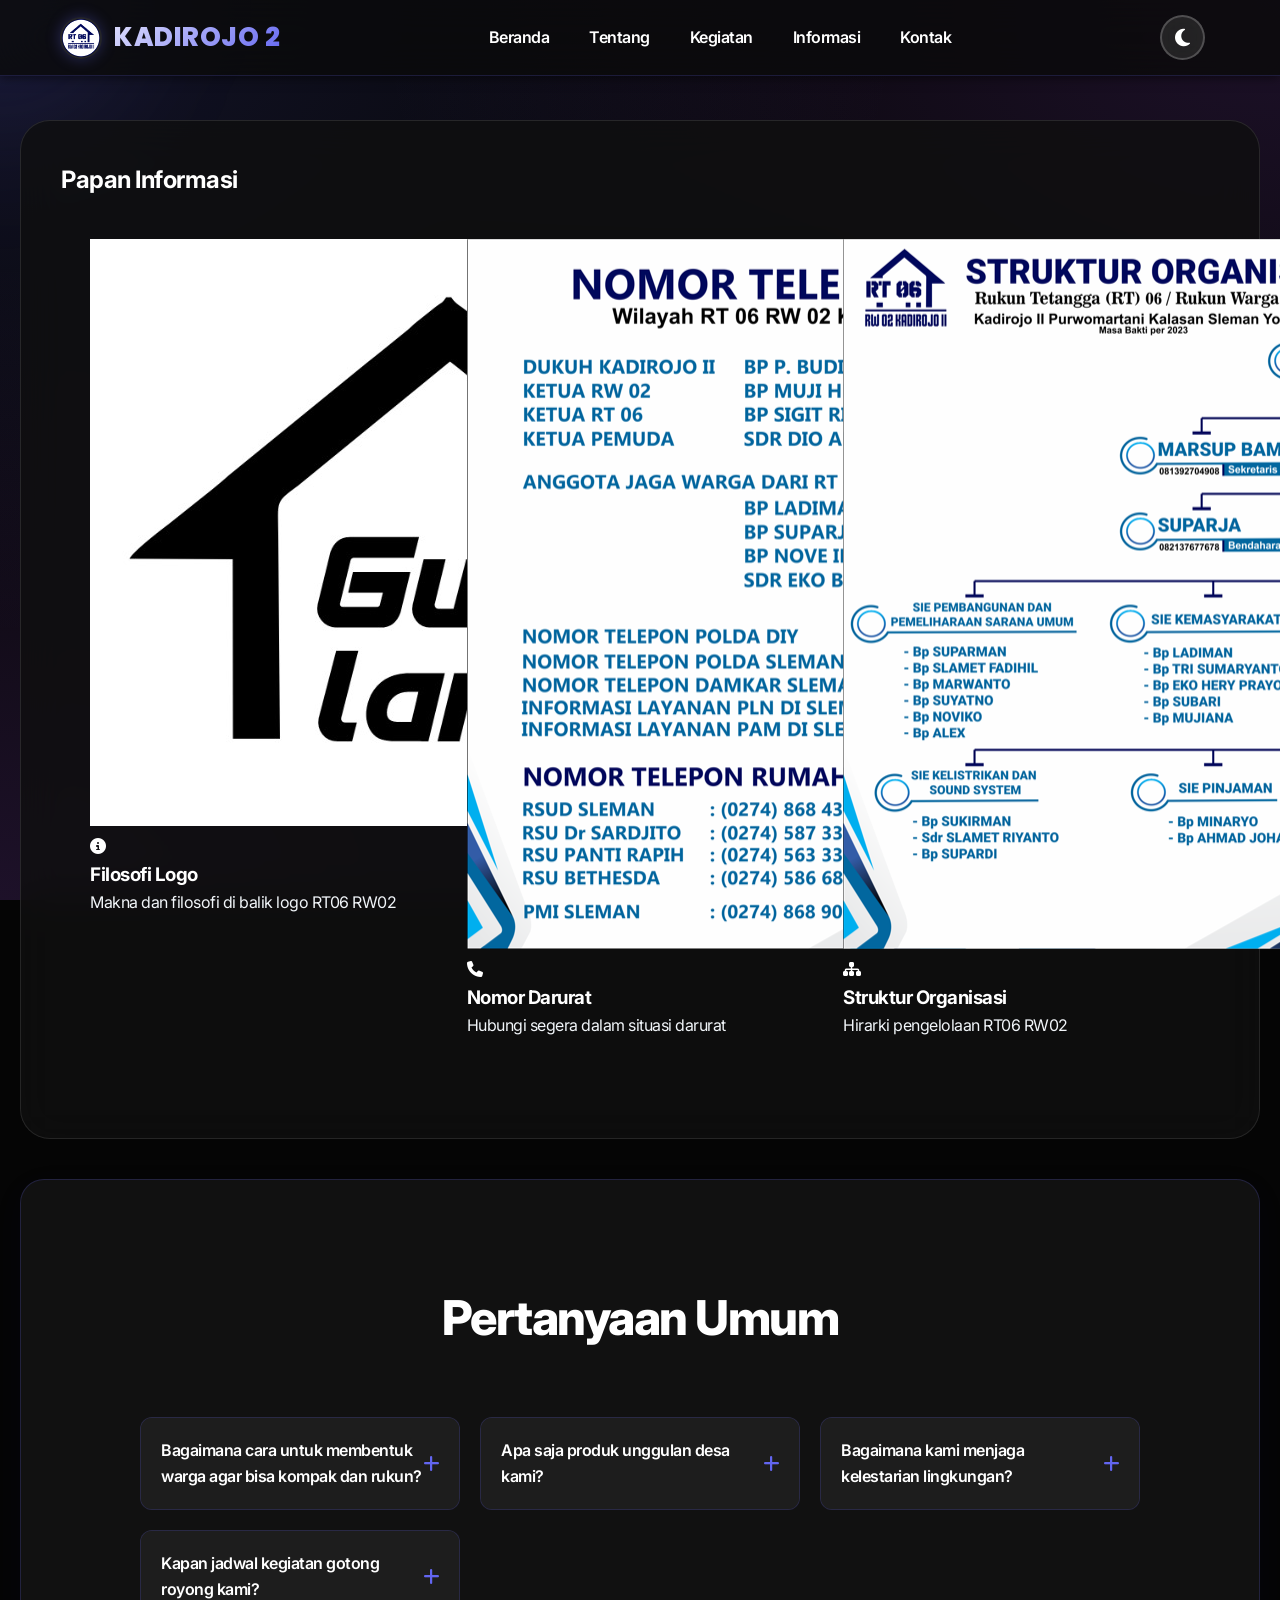
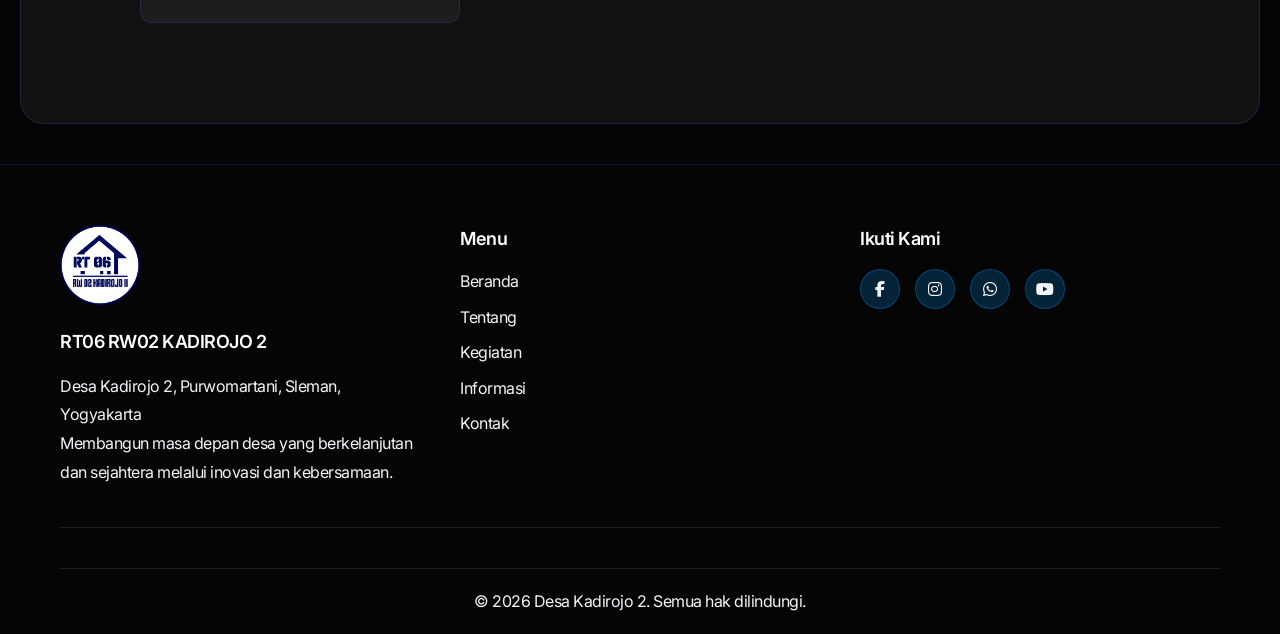
==== informasi/index.html @ d0b2e8ba "new branch" ====
<!DOCTYPE html>
<html lang="id">

<head>
    <meta charset="UTF-8">
    <meta name="viewport" content="width=device-width, initial-scale=1.0">
    <title>Informasi - Desa Kadirojo 2</title>
    <link rel="preconnect" href="https://fonts.googleapis.com">
    <link rel="preconnect" href="https://fonts.gstatic.com" crossorigin>
    <link
        href="https://fonts.googleapis.com/css2?family=Poppins:wght@400;500;600;700;800&family=Inter:wght@400;500;600;700&display=swap"
        rel="stylesheet">
    <link rel="stylesheet" href="https://cdnjs.cloudflare.com/ajax/libs/font-awesome/6.5.0/css/all.min.css">
    <link rel="stylesheet" href="../css/base.css">
    <link rel="stylesheet" href="../css/animations.css">
    <link rel="stylesheet" href="../css/components.css">
    <link rel="stylesheet" href="../css/sections.css">
    <link rel="stylesheet" href="../css/weather.css">
    <link rel="stylesheet" href="../css/responsive.css">
    <link rel="stylesheet" href="../css/theme.css">
</head>

<body>
    <!-- Preloader -->
    <div id="preloader">
        <div class="loader-content">
            <img src="../images/pp-rt-6.png" alt="Loading..." class="loader-logo">
            <div class="loader-bar"></div>
        </div>
    </div>

    <!-- Cursor Blob -->
    <div id="cursor-blob"></div>

    <!-- Scroll Progress Bar -->
    <div id="scroll-progress"></div>

    <!-- Navigation -->
    <nav class="navbar">
        <div class="nav-container">
            <div class="nav-logo">
                <img src="../images/pp-rt-6.png" alt="Logo RT06 RW02 KADIROJO 2" class="logo-img">
                <span>KADIROJO 2</span>
            </div>
            <ul class="nav-menu">
                <li><a href="../index.html" class="nav-link">Beranda</a></li>
                <li><a href="../tentang/index.html" class="nav-link">Tentang</a></li>
                <li><a href="../kegiatan/index.html" class="nav-link">Kegiatan</a></li>
                <li><a href="index.html" class="nav-link active">Informasi</a></li>
                <li><a href="../kontak/index.html" class="nav-link">Kontak</a></li>
            </ul>
            <button id="theme-toggle" class="theme-toggle" aria-label="Toggle Dark/Light Mode">
                <i class="fas fa-moon"></i>
            </button>
            <div class="hamburger">
                <span></span>
                <span></span>
                <span></span>
            </div>
        </div>
    </nav>

    <!-- Spacer for Fixed Navbar -->
    <div style="height: 80px;"></div>

    <!-- Information Board Section -->
    <section class="info-board-section" style="padding-top: 40px;">
        <div class="container">
            <h2>Papan Informasi</h2>
            <div class="info-board-grid">
                <div class="info-card" onclick="openInfoModal(this)" data-title="Filosofi Logo RT06 RW02 KADIROJO 2"
                    data-desc="<strong>Filosofi Logo RT06 RW02 KADIROJO 2</strong><br><br>Logo RT06 RW02 KADIROJO 2 menampilkan bentuk atap rumah yang melambangkan RT06 RW02 KADIROJO 2 sebagai rumah besar bagi seluruh warga. Atap tersebut menjadi simbol perlindungan, kebersamaan, dan rasa aman, di mana setiap warga RT06 RW02 KADIROJO 2 hidup berdampingan dalam suasana kekeluargaan.<br><br>Tulisan <strong>“Guyub”</strong> mencerminkan semangat kebersamaan dan gotong royong warga RT06 RW02 KADIROJO 2. Setiap kegiatan sosial, kerja bakti, maupun perayaan dilakukan dengan rasa saling peduli dan kebersamaan yang kuat.<br><br>Makna <strong>“Rembug”</strong> menggambarkan budaya musyawarah yang dijunjung tinggi di RT06 RW02 KADIROJO 2. Setiap keputusan diambil melalui diskusi bersama, mengedepankan keterbukaan, kebijaksanaan, serta menghargai pendapat seluruh warga.<br><br>Sementara itu, kata <strong>“Rukun”</strong> menjadi landasan utama kehidupan bertetangga di RT06 RW02 KADIROJO 2, yang mencerminkan keharmonisan, toleransi, dan saling menghormati antarwarga tanpa memandang perbedaan.<br><br>Secara keseluruhan, logo RT06 RW02 KADIROJO 2 merepresentasikan lingkungan yang guyub dalam kebersamaan, kuat dalam musyawarah, dan kokoh dalam kerukunan, sebagai wujud komitmen bersama untuk menciptakan RT06 RW02 KADIROJO 2 yang aman, nyaman, dan harmonis">
                    <div class="info-card-image">
                        <img src="../images/logo filsop.jpeg" alt="Filosofi Logo RT06 RW02">
                        <div class="info-card-overlay">
                            <i class="fas fa-info-circle"></i>
                        </div>
                    </div>
                    <div class="info-card-content">
                        <h3>Filosofi Logo</h3>
                        <p>Makna dan filosofi di balik logo RT06 RW02</p>
                    </div>
                </div>
                <div class="info-card" onclick="openInfoModal(this)" data-title="Nomor Darurat"
                    data-desc="Daftar nomor telepon penting untuk situasi darurat di lingkungan RT06 RW02. Simpan nomor ini untuk keamanan bersama.">
                    <div class="info-card-image">
                        <img src="../images/no-darurat-rt-2025.png" alt="Nomor Darurat RT06 RW02">
                        <div class="info-card-overlay">
                            <i class="fas fa-phone"></i>
                        </div>
                    </div>
                    <div class="info-card-content">
                        <h3>Nomor Darurat</h3>
                        <p>Hubungi segera dalam situasi darurat</p>
                    </div>
                </div>
                <div class="info-card" onclick="openInfoModal(this)" data-title="Struktur Organisasi"
                    data-desc="Bagan struktur organisasi pengurus RT06 RW02 Periode 2025-2027. Kenali pengurus lingkungan Anda.">
                    <div class="info-card-image">
                        <img src="../images/struktur-rt-06.png" alt="Struktur Organisasi RT06 RW02">
                        <div class="info-card-overlay">
                            <i class="fas fa-sitemap"></i>
                        </div>
                    </div>
                    <div class="info-card-content">
                        <h3>Struktur Organisasi</h3>
                        <p>Hirarki pengelolaan RT06 RW02</p>
                    </div>
                </div>
            </div>
        </div>
    </section>

    <!-- FAQ Section -->
    <section class="faq-section">
        <div class="container">
            <h2>Pertanyaan Umum</h2>
            <div class="faq-grid">
                <div class="faq-item">
                    <div class="faq-question" onclick="toggleAnswer(this)">
                        <h3>Bagaimana cara untuk membentuk warga agar bisa kompak dan rukun?</h3>
                        <i class="fas fa-plus"></i>
                    </div>
                    <div class="faq-answer">
                        <p>Anda dapat menghubungi kantor desa kami atau mengisi formulir pendaftaran di halaman kontak.
                            Tim kami akan membantu proses pendaftaran dan memberikan pelatihan yang diperlukan.</p>
                    </div>
                </div>
                <div class="faq-item">
                    <div class="faq-question" onclick="toggleAnswer(this)">
                        <h3>Apa saja produk unggulan desa kami?</h3>
                        <i class="fas fa-plus"></i>
                    </div>
                    <div class="faq-answer">
                        <p>Produk unggulan kami meliputi hasil pertanian organik, kerajinan tangan lokal, dan produk
                            olahan pangan tradisional yang berkualitas tinggi.</p>
                    </div>
                </div>
                <div class="faq-item">
                    <div class="faq-question" onclick="toggleAnswer(this)">
                        <h3>Bagaimana kami menjaga kelestarian lingkungan?</h3>
                        <i class="fas fa-plus"></i>
                    </div>
                    <div class="faq-answer">
                        <p>Kami menerapkan praktik pertanian berkelanjutan, program penanaman pohon, dan manajemen
                            limbah yang baik untuk menjaga ekosistem desa.</p>
                    </div>
                </div>
                <div class="faq-item">
                    <div class="faq-question" onclick="toggleAnswer(this)">
                        <h3>Kapan jadwal kegiatan gotong royong kami?</h3>
                        <i class="fas fa-plus"></i>
                    </div>
                    <div class="faq-answer">
                        <p>Kegiatan gotong royong dilaksanakan setiap bulan atau sesuai dengan kebutuhan. Informasi
                            jadwal dapat dilihat di papan pengumuman desa atau hubungi RT setempat.</p>
                    </div>
                </div>
            </div>
        </div>
    </section>

    <!-- Info Modal -->
    <div id="info-modal" class="info-modal" onclick="closeInfoModal(event)">
        <div class="info-modal-content" onclick="event.stopPropagation()">
            <span class="info-modal-close" onclick="closeInfoModal()">&times;</span>
            <div class="info-modal-body">
                <div class="info-modal-image-wrapper">
                    <img id="info-modal-image"
                        src="[data-uri]" alt="Info">
                </div>
                <div class="info-modal-details">
                    <h3 id="info-modal-title">Title</h3>
                    <p id="info-modal-desc">Description</p>
                </div>
            </div>
        </div>
    </div>


    <!-- Footer -->
    <footer class="footer">
        <div class="container">
            <div class="footer-content">
                <div class="footer-section">
                    <div class="footer-logo">
                        <img src="../images/pp-rt-6.png" alt="Logo RT06 RW02 KADIROJO 2" class="footer-logo-img">
                    </div>
                    <h3>RT06 RW02 KADIROJO 2</h3>
                    <p>Desa Kadirojo 2, Purwomartani, Sleman, Yogyakarta</p>
                    <p>Membangun masa depan desa yang berkelanjutan dan sejahtera melalui inovasi dan kebersamaan.</p>
                </div>
                <div class="footer-section">
                    <h3>Menu</h3>
                    <ul>
                        <li><a href="../index.html">Beranda</a></li>
                        <li><a href="../tentang/index.html">Tentang</a></li>
                        <li><a href="../kegiatan/index.html">Kegiatan</a></li>
                        <li><a href="index.html">Informasi</a></li>
                        <li><a href="../kontak/index.html">Kontak</a></li>
                    </ul>
                </div>
                <div class="footer-section">
                    <h3>Ikuti Kami</h3>
                    <div class="social-links">
                        <a href="https://www.facebook.com/share/12AVp2278P/" target="_blank" title="Facebook"><i
                                class="fab fa-facebook-f"></i></a>
                        <a href="https://www.instagram.com/rt06kadirojo2" target="_blank" title="Instagram"><i
                                class="fab fa-instagram"></i></a>
                        <a href="https://wa.me/628991240549" target="_blank" title="WhatsApp"><i
                                class="fab fa-whatsapp"></i></a>
                        <a href="https://youtube.com/@rt06kadirojo2?si=GzK1z-dC5i6Ua769" target="_blank"
                            title="YouTube"><i class="fab fa-youtube"></i></a>
                    </div>
                </div>
            </div>
            <div class="footer-bottom">
                <p>&copy; 2026 Desa Kadirojo 2. Semua hak dilindungi.</p>
            </div>
        </div>
    </footer>

    <script src="../js/script.js"></script>
</body>

</html>
---- css/base.css ----
/* ============ GLOBAL STYLES ============ */
* {
    margin: 0;
    padding: 0;
    box-sizing: border-box;
}

:root {
    /* Primary Colors */
    --primary-color: #6366f1;
    --primary-hover: #4f46e5;
    --primary-light: #818cf8;
    --secondary-color: #a855f7;
    --secondary-hover: #9333ea;
    --accent-pink: #ec4899;

    /* Background Colors */
    --bg-primary: #0a0a0a;
    --bg-secondary: #1a1a1a;
    --bg-tertiary: #141414;
    --bg-card: rgba(20, 20, 20, 0.85);
    --bg-glass: rgba(30, 30, 30, 0.8);

    /* Text Colors */
    --text-primary: #ffffff;
    --text-secondary: #f1f5f9;
    --text-tertiary: #cbd5e1;
    --text-muted: #94a3b8;
    --text-color: #ffffff;

    /* Border & Divider */
    --border-color: rgba(99, 102, 241, 0.2);
    --border-subtle: rgba(255, 255, 255, 0.1);
    --divider: rgba(255, 255, 255, 0.05);

    /* Effects */
    --shadow-sm: 0 2px 8px rgba(0, 0, 0, 0.1);
    --shadow-md: 0 8px 32px rgba(31, 38, 135, 0.07);
    --shadow-lg: 0 20px 60px rgba(0, 0, 0, 0.3);
    --shadow-glow: 0 0 20px rgba(99, 102, 241, 0.3);

    /* Transitions */
    --transition-fast: all 0.2s ease;
    --transition: all 0.3s ease;
    --transition-slow: all 0.5s cubic-bezier(0.34, 1.56, 0.64, 1);

    /* Blur */
    --blur-sm: blur(8px);
    --blur-md: blur(12px);
    --blur-lg: blur(20px);
}

html {
    scroll-behavior: smooth;
}

body {
    font-family: 'Inter', -apple-system, BlinkMacSystemFont, 'Segoe UI', Roboto, 'Helvetica Neue', Arial, sans-serif;
    color: var(--text-color);
    background-color: #050505;
    background-image:
        radial-gradient(at 0% 0%, rgba(99, 102, 241, 0.15) 0px, transparent 50%),
        radial-gradient(at 100% 0%, rgba(168, 85, 247, 0.15) 0px, transparent 50%),
        radial-gradient(at 100% 100%, rgba(99, 102, 241, 0.15) 0px, transparent 50%),
        radial-gradient(at 0% 100%, rgba(168, 85, 247, 0.15) 0px, transparent 50%);
    background-attachment: fixed;
    background-size: 100% 100%;
    line-height: 1.6;
    font-size: 16px;
    font-weight: 400;
    letter-spacing: -0.5px;
    min-height: 100vh;
    position: relative;
    overflow-x: hidden;
    /* perspective: 1000px; REMOVED to fix position: fixed context */
}

/* Ensure content is above the pattern */
body>* {
    position: relative;
    z-index: 1;
}

.container {
    max-width: 1200px;
    margin: 0 auto;
    padding: 0 20px;
}

/* ============ CURSOR BLOB ============ */
#cursor-blob {
    position: fixed;
    width: 400px;
    height: 400px;
    background: radial-gradient(circle, rgba(99, 102, 241, 0.15) 0%, transparent 70%);
    border-radius: 50%;
    pointer-events: none;
    z-index: 0;
    transition: transform 0.1s ease-out;
    filter: blur(50px);
    transform: translate(-50%, -50%);
    display: none;
}

@media (pointer: fine) {
    #cursor-blob {
        display: block;
    }
}

h1,
h2,
h3,
h4,
h5,
h6 {
    color: var(--text-primary);
}

.section-header {
    text-align: center;
    margin-bottom: 50px;
    position: relative;
    z-index: 2;
}

.section-header h2 {
    font-size: 36px;
    margin-bottom: 15px;
    background: linear-gradient(135deg, #fff 0%, var(--primary-color) 100%);
    -webkit-background-clip: text;
    -webkit-text-fill-color: transparent;
    background-clip: text;
}

.section-header p {
    color: var(--text-secondary);
    font-size: 16px;
    max-width: 600px;
    margin: 0 auto;
}

p {
    color: var(--text-secondary);
}

a {
    color: var(--primary-color);
}

a:hover {
    color: var(--primary-light);
}

/* Specific Element Colors */
span,
div,
li {
    color: inherit;
}

.about-item p,
.service-card p,
.faq-answer p,
.contact-form label,
.weather-status,
.detail-label {
    color: var(--text-secondary);
}

.about-item h3,
.service-card h3,
.faq-question,
.form-header h3 {
    color: var(--text-primary);
}

/* Button text */
button,
.btn {
    color: #ffffff;
}

/* Input and textarea */
input,
textarea {
    color: var(--text-primary);
    background: var(--bg-glass);
    border: 1px solid var(--border-color);
}

input::placeholder,
textarea::placeholder {
    color: #9ca3af;
}

/* Glassmorphism Classes */
.glass-panel {
    background: rgba(20, 20, 20, 0.85);
    backdrop-filter: blur(12px);
    -webkit-backdrop-filter: blur(12px);
    border: 1px solid rgba(99, 102, 241, 0.2);
    border-radius: 20px;
    box-shadow: 0 8px 32px 0 rgba(31, 38, 135, 0.07);
}

.container {
    max-width: 1200px;
    margin: 0 auto;
    padding: 0 20px;
}
---- css/animations.css ----
/* ============ MODERN ANIMATIONS ============ */

/* Fade In Up */
@keyframes fadeInUp {
    from {
        opacity: 0;
        transform: translateY(30px);
    }

    to {
        opacity: 1;
        transform: translateY(0);
    }
}

/* Scale In */
@keyframes scaleIn {
    from {
        opacity: 0;
        transform: scale(0.9);
    }

    to {
        opacity: 1;
        transform: scale(1);
    }
}

/* Shimmer Effect */
@keyframes shimmer {
    0% {
        transform: translateX(-100%);
    }

    100% {
        transform: translateX(100%);
    }
}

/* Blob Animation */
@keyframes blob {

    0%,
    100% {
        transform: translate(0px, 0px) scale(1);
    }

    33% {
        transform: translate(50px, -50px) scale(1.2);
    }

    66% {
        transform: translate(-40px, 40px) scale(0.8);
    }
}

/* Float Animation */
@keyframes float {

    0%,
    100% {
        transform: translateY(0px);
    }

    50% {
        transform: translateY(-20px);
    }
}

/* Pulse Glow */
@keyframes pulseGlow {

    0%,
    100% {
        box-shadow: 0 0 20px rgba(99, 102, 241, 0.3);
    }

    50% {
        box-shadow: 0 0 40px rgba(99, 102, 241, 0.6);
    }
}

/* Ripple Effect */
@keyframes ripple {
    to {
        transform: scale(4);
        opacity: 0;
    }
}

/* Gradient Animation */
@keyframes gradientShift {
    0% {
        background-position: 0% 50%;
    }

    50% {
        background-position: 100% 50%;
    }

    100% {
        background-position: 0% 50%;
    }
}

/* Slide In from Left */
@keyframes slideInLeft {
    from {
        opacity: 0;
        transform: translateX(-50px);
    }

    to {
        opacity: 1;
        transform: translateX(0);
    }
}

/* Slide In from Right */
@keyframes slideInRight {
    from {
        opacity: 0;
        transform: translateX(50px);
    }

    to {
        opacity: 1;
        transform: translateX(0);
    }
}

/* Rotate In */
@keyframes rotateIn {
    from {
        opacity: 0;
        transform: rotate(-10deg) scale(0.9);
    }

    to {
        opacity: 1;
        transform: rotate(0deg) scale(1);
    }
}

/* ============ UTILITY ANIMATION CLASSES ============ */

.animate-fade-in-up {
    animation: fadeInUp 0.6s ease-out forwards;
}

.animate-scale-in {
    animation: scaleIn 0.5s ease-out forwards;
}

.animate-float {
    animation: float 3s ease-in-out infinite;
}

.animate-pulse-glow {
    animation: pulseGlow 2s ease-in-out infinite;
}

.animate-gradient {
    background-size: 200% 200%;
    animation: gradientShift 3s ease infinite;
}

/* Stagger Delays */
.delay-100 {
    animation-delay: 0.1s;
}

.delay-200 {
    animation-delay: 0.2s;
}

.delay-300 {
    animation-delay: 0.3s;
}

.delay-400 {
    animation-delay: 0.4s;
}

.delay-500 {
    animation-delay: 0.5s;
}

/* ============ HOVER EFFECTS ============ */

.hover-lift {
    transition: transform 0.3s cubic-bezier(0.34, 1.56, 0.64, 1);
}

.hover-lift:hover {
    transform: translateY(-8px);
}

.hover-scale {
    transition: transform 0.3s cubic-bezier(0.34, 1.56, 0.64, 1);
}

.hover-scale:hover {
    transform: scale(1.05);
}

.hover-glow {
    transition: all 0.3s ease;
}

.hover-glow:hover {
    box-shadow: 0 0 30px rgba(99, 102, 241, 0.5);
}

/* ============ SCROLL REVEAL ============ */

.reveal {
    opacity: 0;
    transform: translateY(30px);
    transition: all 0.6s ease-out;
}

.reveal.active {
    opacity: 1;
    transform: translateY(0);
}

.reveal-left {
    opacity: 0;
    transform: translateX(-50px);
    transition: all 0.6s ease-out;
}

.reveal-left.active {
    opacity: 1;
    transform: translateX(0);
}

.reveal-right {
    opacity: 0;
    transform: translateX(50px);
    transition: all 0.6s ease-out;
}

.reveal-right.active {
    opacity: 1;
    transform: translateX(0);
}
---- css/components.css ----
/* ============ NAVIGATION ============ */
.navbar {
    position: fixed;
    top: 0;
    width: 100%;
    background: rgba(10, 10, 10, 0.8);
    backdrop-filter: blur(30px);
    padding: 15px 0;
    z-index: 1000;
    box-shadow: 0 2px 10px rgba(0, 0, 0, 0.5);
    border-bottom: 1px solid rgba(99, 102, 241, 0.2);
    transition: all 0.4s cubic-bezier(0.4, 0, 0.2, 1);
}

.navbar.scrolled {
    background: rgba(10, 10, 10, 0.95);
    padding: 10px 0;
    backdrop-filter: blur(40px);
    box-shadow: 0 10px 30px rgba(0, 0, 0, 0.5);
}

.navbar:hover {
    background: rgba(10, 10, 10, 0.9);
}

.nav-container {
    max-width: 1200px;
    margin: 0 auto;
    padding: 0 20px;
    display: flex;
    justify-content: space-between;
    align-items: center;
}

.nav-logo {
    font-size: 26px;
    font-weight: 800;
    background: linear-gradient(135deg, #fff 0%, var(--primary-color) 100%);
    -webkit-background-clip: text;
    -webkit-text-fill-color: transparent;
    background-clip: text;
    cursor: pointer;
    display: flex;
    align-items: center;
    gap: 12px;
    letter-spacing: 0.5px;
    font-family: 'Poppins', sans-serif;
    transition: all 0.4s cubic-bezier(0.175, 0.885, 0.32, 1.275);
}

.nav-logo:hover {
    transform: scale(1.05);
    letter-spacing: 1px;
}

.logo-img {
    height: 42px;
    width: 42px;
    border-radius: 50%;
    object-fit: cover;
    border: 2px solid rgba(255, 255, 255, 0.1);
    box-shadow: 0 0 15px rgba(99, 102, 241, 0.3);
}

.nav-menu {
    display: flex;
    list-style: none;
    gap: 40px;
}

.nav-link {
    color: var(--text-color);
    text-decoration: none;
    font-weight: 600;
    position: relative;
    transition: all 0.3s ease;
}

.nav-link::after {
    content: '';
    position: absolute;
    bottom: -5px;
    left: 0;
    width: 0;
    height: 3px;
    background: linear-gradient(90deg, var(--primary-color), var(--secondary-color));
    transition: width 0.3s ease;
}

.nav-link:hover::after {
    width: 100%;
}

.hamburger {
    display: none;
    flex-direction: column;
    cursor: pointer;
}

.hamburger span {
    width: 25px;
    height: 3px;
    background: var(--text-color);
    margin: 5px 0;
    transition: all 0.4s cubic-bezier(0.4, 0, 0.2, 1);
    border-radius: 2px;
}

.hamburger.active span:nth-child(1) {
    transform: translateY(8px) rotate(45deg);
}

.hamburger.active span:nth-child(2) {
    opacity: 0;
    transform: translateX(-20px);
}

.hamburger.active span:nth-child(3) {
    transform: translateY(-8px) rotate(-45deg);
}

/* ============ BUTTONS ============ */
.btn {
    padding: 14px 32px;
    border: none;
    border-radius: 50px;
    font-size: 16px;
    font-weight: 600;
    cursor: pointer;
    transition: var(--transition-slow);
    text-decoration: none;
    display: inline-flex;
    align-items: center;
    gap: 8px;
    position: relative;
    overflow: hidden;
    isolation: isolate;
}

.btn::before {
    content: '';
    position: absolute;
    inset: 0;
    background: linear-gradient(90deg, transparent, rgba(255, 255, 255, 0.2), transparent);
    transform: translateX(-100%);
    transition: transform 0.6s ease;
    z-index: -1;
}

.btn:hover::before {
    transform: translateX(100%);
}

.btn-primary {
    background: linear-gradient(135deg, var(--primary-color) 0%, var(--primary-hover) 100%) !important;
    color: #ffffff !important;
    box-shadow: 0 4px 15px rgba(99, 102, 241, 0.4);
    border: none;
}

.btn-primary:hover {
    transform: translateY(-3px) scale(1.02);
    box-shadow: 0 8px 30px rgba(99, 102, 241, 0.6);
}

.btn-primary:active {
    transform: translateY(-1px) scale(0.98);
}

.btn-secondary {
    background: rgba(255, 255, 255, 0.05) !important;
    color: #ffffff !important;
    border: 2px solid rgba(255, 255, 255, 0.2);
    backdrop-filter: var(--blur-sm);
}

.btn-secondary:hover {
    background: rgba(255, 255, 255, 0.1) !important;
    border-color: var(--primary-color);
    transform: translateY(-3px) scale(1.02);
    box-shadow: 0 8px 25px rgba(255, 255, 255, 0.1);
}

.btn-secondary:active {
    transform: translateY(-1px) scale(0.98);
}

/* Ripple Effect Container */
.btn-ripple {
    position: relative;
    overflow: hidden;
}

.ripple-effect {
    position: absolute;
    border-radius: 50%;
    background: rgba(255, 255, 255, 0.5);
    transform: scale(0);
    animation: ripple 0.6s linear;
    pointer-events: none;
}

/* ============ PRELOADER ============ */
#preloader {
    position: fixed;
    top: 0;
    left: 0;
    width: 100%;
    height: 100%;
    background: #050505;
    display: flex;
    justify-content: center;
    align-items: center;
    z-index: 9999;
    transition: opacity 0.6s ease, visibility 0.6s;
}

#preloader.fade-out {
    opacity: 0;
    visibility: hidden;
}

.loader-content {
    text-align: center;
}

.loader-logo {
    width: 100px;
    height: 100px;
    margin-bottom: 20px;
    animation: pulseLoader 2s infinite ease-in-out;
}

.loader-bar {
    width: 200px;
    height: 4px;
    background: rgba(255, 255, 255, 0.1);
    border-radius: 10px;
    overflow: hidden;
    position: relative;
}

.loader-bar::after {
    content: '';
    position: absolute;
    top: 0;
    left: -100%;
    width: 100%;
    height: 100%;
    background: linear-gradient(90deg, transparent, var(--primary-color), transparent);
    animation: loading 1.5s infinite linear;
}

@keyframes pulseLoader {

    0%,
    100% {
        transform: scale(1);
        opacity: 0.8;
    }

    50% {
        transform: scale(1.1);
        opacity: 1;
    }
}

@keyframes loading {
    to {
        left: 100%;
    }
}

/* ============ SCROLL PROGRESS ============ */
#scroll-progress {
    position: fixed;
    top: 0;
    left: 0;
    width: 0%;
    height: 3px;
    background: linear-gradient(90deg, var(--primary-color), var(--secondary-color));
    z-index: 10001;
    transition: width 0.1s ease;
}

/* ============ SUCCESS MODAL ============ */
.success-modal-content {
    max-width: 500px !important;
}

.modal-success-body {
    padding: 60px 40px;
    text-align: center;
    background: var(--bg-secondary);
    border-radius: 30px;
}

.success-icon-wrapper {
    width: 100px;
    height: 100px;
    background: rgba(37, 211, 102, 0.1);
    border-radius: 50%;
    display: flex;
    align-items: center;
    justify-content: center;
    margin: 0 auto 30px;
    color: #25D366;
    font-size: 60px;
    animation: scaleInSuccess 0.5s cubic-bezier(0.34, 1.56, 0.64, 1);
}

@keyframes scaleInSuccess {
    from {
        transform: scale(0);
        opacity: 0;
    }

    to {
        transform: scale(1);
        opacity: 1;
    }
}

.modal-success-body h2 {
    font-size: 32px;
    margin-bottom: 15px;
    color: var(--text-primary);
}

.modal-success-body p {
    color: var(--text-secondary);
    line-height: 1.7;
    margin-bottom: 35px;
}

.modal-success-body .btn {
    width: 100%;
}
---- css/sections.css ----
/* ============ HERO SECTION ============ */
.hero {
    margin-top: 60px;
    padding: 140px 20px 120px;
    background: transparent;
    color: white;
    text-align: center;
    position: relative;
    overflow: hidden;
    min-height: 85vh;
    display: flex;
    align-items: center;
    justify-content: center;
}

.hero::before {
    content: '';
    position: absolute;
    top: 0;
    left: 0;
    right: 0;
    bottom: 0;
    background:
        radial-gradient(circle at 20% 50%, rgba(99, 102, 241, 0.15) 0%, transparent 50%),
        radial-gradient(circle at 80% 50%, rgba(168, 85, 247, 0.15) 0%, transparent 50%);
    animation: gradientShift 8s ease infinite;
    z-index: 0;
}

.hero-overlay {
    position: absolute;
    top: 0;
    left: 0;
    width: 100%;
    height: 100%;
    background: url('data:image/svg+xml,<svg xmlns="http://www.w3.org/2000/svg" viewBox="0 0 1200 600"><defs><pattern id="dots" x="0" y="0" width="40" height="40" patternUnits="userSpaceOnUse"><circle cx="20" cy="20" r="2" fill="rgba(255,255,255,0.1)"/></pattern></defs><rect width="1200" height="600" fill="url(%23dots)"/></svg>');
    opacity: 0.1;
    z-index: 0;
}

.hero-badge {
    display: inline-flex;
    align-items: center;
    gap: 12px;
    background: rgba(255, 255, 255, 0.05);
    color: white;
    padding: 12px 28px;
    border-radius: 50px;
    margin-bottom: 30px;
    font-size: 14px;
    font-weight: 600;
    letter-spacing: 0.5px;
    border: 1px solid rgba(255, 255, 255, 0.1);
    backdrop-filter: blur(15px);
    -webkit-backdrop-filter: blur(15px);
    box-shadow: 0 8px 32px rgba(0, 0, 0, 0.2);
    animation: float 4s ease-in-out infinite;
    transition: all 0.3s ease;
}

.hero-badge:hover {
    background: rgba(255, 255, 255, 0.1);
    border-color: var(--primary-color);
    transform: translateY(-2px);
    box-shadow: 0 12px 40px rgba(99, 102, 241, 0.3);
}

.badge-logo {
    height: 36px;
    width: 36px;
    border-radius: 50%;
    object-fit: contain;
    background: rgba(255, 255, 255, 0.1);
    padding: 4px;
    border: 2px solid rgba(255, 255, 255, 0.3);
}

.badge-text {
    letter-spacing: 1px;
    text-transform: uppercase;
}

@keyframes float {

    0%,
    100% {
        transform: translateY(0px);
    }

    50% {
        transform: translateY(-10px);
    }
}

@keyframes slideIn {
    from {
        opacity: 0;
        transform: translateX(100px);
    }

    to {
        opacity: 1;
        transform: translateX(0);
    }
}

@keyframes slideOut {
    from {
        opacity: 1;
        transform: translateX(0);
    }

    to {
        opacity: 0;
        transform: translateX(100px);
    }
}

.hero-content {
    position: relative;
    z-index: 1;
}

.hero-title {
    font-size: clamp(48px, 8vw, 80px);
    font-weight: 900;
    margin-bottom: 24px;
    line-height: 1.1;
    letter-spacing: -2px;
    animation: fadeInUp 0.8s ease-out;
    font-family: 'Poppins', 'Inter', -apple-system, BlinkMacSystemFont, 'Segoe UI', Roboto, sans-serif;
    background: linear-gradient(135deg, #ffffff 0%, #e0e7ff 100%);
    -webkit-background-clip: text;
    -webkit-text-fill-color: transparent;
    background-clip: text;
    text-shadow: none;
}

.hero-subtitle {
    font-size: clamp(18px, 3vw, 24px);
    margin-bottom: 16px;
    opacity: 0.95;
    animation: fadeInUp 1s ease-out 0.2s both;
    font-weight: 600;
    letter-spacing: 0.3px;
    font-family: 'Poppins', 'Inter', -apple-system, BlinkMacSystemFont, 'Segoe UI', Roboto, sans-serif;
    color: var(--text-secondary);
}

.hero-description {
    font-size: clamp(16px, 2.5vw, 20px);
    margin-bottom: 40px;
    opacity: 0.9;
    max-width: 700px;
    margin-left: auto;
    margin-right: auto;
    font-weight: 400;
    letter-spacing: 0px;
    animation: fadeInUp 1s ease-out 0.4s both;
    font-family: 'Inter', -apple-system, BlinkMacSystemFont, 'Segoe UI', Roboto, sans-serif;
    line-height: 1.7;
    color: var(--text-tertiary);
}

.hero-buttons {
    display: flex;
    gap: 20px;
    justify-content: center;
    margin-bottom: 60px;
    flex-wrap: wrap;
    animation: fadeInUp 1s ease-out 0.6s both;
}

.hero-stats {
    display: grid;
    grid-template-columns: repeat(auto-fit, minmax(200px, 1fr));
    gap: 30px;
    max-width: 800px;
    margin: 0 auto;
}

.stat {
    background: rgba(255, 255, 255, 0.05);
    padding: 40px 30px;
    border-radius: 24px;
    backdrop-filter: blur(15px);
    border: 1.5px solid rgba(255, 255, 255, 0.1);
    transition: all 0.4s cubic-bezier(0.34, 1.56, 0.64, 1);
    cursor: pointer;
    position: relative;
    overflow: hidden;
    box-shadow: 0 8px 32px rgba(0, 0, 0, 0.1);
    text-align: center;
}

.stat::before {
    content: '';
    position: absolute;
    top: 0;
    left: 0;
    right: 0;
    height: 3px;
    background: linear-gradient(90deg, transparent 0%, var(--primary-color) 50%, transparent 100%);
    opacity: 0;
    transition: opacity 0.3s ease;
}

.stat:hover::before {
    opacity: 1;
}

.stat:hover {
    background: rgba(255, 255, 255, 0.08);
    transform: translateY(-10px);
    box-shadow: 0 20px 50px rgba(99, 102, 241, 0.2);
    border-color: rgba(99, 102, 241, 0.4);
}

.stat h3 {
    font-size: 52px;
    font-weight: 900;
    margin: 0 0 15px 0;
    font-family: 'Poppins', sans-serif;
    letter-spacing: -1px;
    line-height: 1;
    background: linear-gradient(135deg, var(--primary-color) 0%, var(--secondary-color) 100%);
    -webkit-background-clip: text;
    -webkit-text-fill-color: transparent;
    background-clip: text;
}

.stat p {
    font-size: 16px;
    opacity: 0.95;
    margin: 0;
    font-weight: 500;
    letter-spacing: 0.3px;
    color: var(--text-secondary);
}

.stat-detail {
    font-size: 12px;
    opacity: 0;
    margin-top: 10px;
    transition: all 0.3s ease;
    max-height: 0;
    overflow: hidden;
}

.stat.active .stat-detail {
    opacity: 1;
    max-height: 50px;
}

/* ============ ABOUT SECTION ============ */
.about {
    padding: 100px 20px;
    margin: 40px 20px;
    background: rgba(20, 20, 20, 0.85);
    backdrop-filter: blur(12px);
    -webkit-backdrop-filter: blur(12px);
    border: 1px solid rgba(99, 102, 241, 0.2);
    border-radius: 24px;
    box-shadow: 0 8px 32px 0 rgba(31, 38, 135, 0.05);
}

.about h2 {
    text-align: center;
    font-size: 48px;
    margin-bottom: 60px;
    position: relative;
    padding-bottom: 30px;
}

.about h2::after {
    content: '';
    position: absolute;
    bottom: 0;
    left: 50%;
    transform: translateX(-50%);
    width: 60px;
    height: 4px;
    background: linear-gradient(90deg, var(--primary-color), var(--secondary-color));
    border-radius: 2px;
}

.about-intro {
    background: rgba(255, 255, 255, 0.03);
    backdrop-filter: blur(10px);
    -webkit-backdrop-filter: blur(10px);
    padding: 40px;
    border-radius: 20px;
    margin-bottom: 50px;
    cursor: pointer;
    transition: all 0.3s ease;
    border: 1px solid rgba(255, 255, 255, 0.1);
}

.about-intro:hover {
    transform: translateY(-5px);
    box-shadow: 0 10px 30px rgba(0, 119, 190, 0.15);
}

.about-intro-content h3 {
    font-size: 28px;
    color: var(--primary-color);
    margin-bottom: 20px;
}

.about-intro-content p {
    font-size: 16px;
    line-height: 1.8;
    color: var(--text-secondary);
    margin-bottom: 15px;
}

.about-expa.btn-text {
    color: #ffffff;
    font-weight: 600;
}

.about-expand-text {
    font-weight: 600;
    color: var(--primary-color);
    margin-top: 20px;
    animation: bounce 1s infinite;
}

@keyframes bounce {

    0%,
    100% {
        transform: translateY(0);
    }

    50% {
        transform: translateY(-5px);
    }
}

.about-expanded {
    background: rgba(10, 10, 10, 0.4);
    backdrop-filter: blur(10px);
    padding: 40px;
    border-radius: 20px;
    margin-bottom: 50px;
    border: 1px solid rgba(255, 255, 255, 0.1);
    animation: slideDown 0.3s ease-out;
}

@keyframes slideDown {
    from {
        opacity: 0;
        transform: translateY(-20px);
        max-height: 0;
    }

    to {
        opacity: 1;
        transform: translateY(0);
        max-height: 2000px;
    }
}

.about-expanded h3 {
    color: var(--primary-color);
    margin-bottom: 20px;
    font-size: 24px;
}

.about-expanded p {
    line-height: 1.8;
    margin-bottom: 20px;
    color: var(--text-color);
}

.about-locations {
    display: grid;
    grid-template-columns: repeat(auto-fit, minmax(250px, 1fr));
    gap: 20px;
    margin: 30px 0;
}

.location-item {
    background: rgba(30, 30, 30, 0.8);
    padding: 25px;
    border-radius: 12px;
    border: 2px solid transparent;
    cursor: pointer;
    transition: all 0.3s ease;
    text-align: center;
}

.location-item:hover,
.location-item.highlight {
    border-color: var(--primary-color);
    background: rgba(99, 102, 241, 0.05);
    transform: translateY(-5px);
    box-shadow: 0 8px 20px rgba(0, 119, 190, 0.15);
}

.location-item i {
    font-size: 36px;
    color: var(--primary-color);
    margin-bottom: 15px;
}

.location-item h4 {
    color: var(--primary-color);
    margin-bottom: 10px;
}

.location-item p {
    color: var(--text-tertiary);
    font-size: 14px;
}

.about-grid {
    display: grid;
    grid-template-columns: repeat(auto-fit, minmax(280px, 1fr));
    gap: 30px;
    margin-top: 40px;
}

.about-item {
    background: rgba(255, 255, 255, 0.05);
    padding: 40px;
    border-radius: 20px;
    text-align: center;
    transition: all 0.4s cubic-bezier(0.34, 1.56, 0.64, 1);
    border: 1px solid rgba(255, 255, 255, 0.1);
    cursor: pointer;
    position: relative;
    overflow: hidden;
    backdrop-filter: blur(10px);
}

.about-item::before {
    content: '';
    position: absolute;
    top: 0;
    left: 0;
    width: 100%;
    height: 4px;
    background: linear-gradient(90deg, var(--primary-color), var(--secondary-color));
    transform: scaleX(0);
    transition: transform 0.3s ease;
    transform-origin: left;
}

.about-item:hover::before {
    transform: scaleX(1);
}

.about-item:hover {
    transform: translateY(-10px);
    border-color: var(--primary-color);
    box-shadow: 0 15px 40px rgba(99, 102, 241, 0.2);
    background: rgba(255, 255, 255, 0.08);
}

.about-item.expanded {
    grid-column: 1 / -1;
    background: rgba(20, 20, 20, 0.9);
    border-color: var(--primary-color);
}

.about-item i {
    font-size: 40px;
    background: linear-gradient(135deg, var(--primary-color) 0%, var(--secondary-color) 100%);
    -webkit-background-clip: text;
    -webkit-text-fill-color: transparent;
    background-clip: text;
    margin-bottom: 20px;
    transition: all 0.4s cubic-bezier(0.34, 1.56, 0.64, 1);
    display: flex;
    align-items: center;
    justify-content: center;
    margin: 0 auto 20px;
    padding: 15px;
    border-radius: 12px;
    background-color: rgba(99, 102, 241, 0.1);
    width: 70px;
    height: 70px;
}

.about-item:hover i {
    transform: translateY(-8px) scale(1.1) rotate(5deg);
    background-color: rgba(99, 102, 241, 0.2);
}

.about-item h3 {
    color: var(--text-primary) !important;
    margin-bottom: 15px;
    font-size: 24px;
}

.about-item p {
    color: var(--text-secondary) !important;
    line-height: 1.7;
}

.services h2,
.stories-section h2,
.weather-section h2,
.faq-section h2,
.map-section h2,
.contact h2 {
    font-size: 48px;
    font-weight: 800;
    margin-bottom: 60px;
    text-align: center;
    letter-spacing: -1.5px;
}

.about-grid {
    display: grid;
    grid-template-columns: repeat(auto-fit, minmax(300px, 1fr));
    gap: 40px;
}

/* Removed redundant about-item block */

/* ============ SERVICES SECTION ============ */
.services {
    padding: 100px 20px;
    margin: 40px 20px;
    background: rgba(20, 20, 20, 0.85);
    backdrop-filter: blur(12px);
    -webkit-backdrop-filter: blur(12px);
    border: 1px solid rgba(99, 102, 241, 0.2);
    border-radius: 24px;
    box-shadow: 0 8px 32px 0 rgba(31, 38, 135, 0.05);
}

.services-grid {
    display: grid;
    grid-template-columns: repeat(auto-fit, minmax(280px, 1fr));
    gap: 40px;
}

.service-card {
    background: rgba(30, 30, 30, 0.8);
    padding: 50px 30px;
    border-radius: 12px;
    text-align: center;
    border: 1px solid var(--border-color);
    transition: all 0.3s cubic-bezier(0.34, 1.56, 0.64, 1);
    position: relative;
    overflow: hidden;
}

.service-card::before {
    content: '';
    position: absolute;
    top: 0;
    left: -100%;
    width: 100%;
    height: 100%;
    background: linear-gradient(90deg, transparent, rgba(0, 119, 190, 0.05), transparent);
    transition: left 0.3s ease;
    z-index: 0;
}

.service-card:hover {
    border-color: var(--primary-color);
    box-shadow: 0 20px 50px rgba(0, 119, 190, 0.2);
    transform: translateY(-8px);
}

.service-card:hover::before {
    left: 100%;
}

.service-icon {
    width: 80px;
    height: 80px;
    background: linear-gradient(135deg, var(--primary-color) 0%, var(--secondary-color) 100%);
    border-radius: 12px;
    display: flex;
    align-items: center;
    justify-content: center;
    margin: 0 auto 20px;
    color: white;
    font-size: 40px;
}

.service-card h3 {
    font-size: 20px;
    font-weight: 600;
    margin-bottom: 15px;
}

.service-card p {
    color: var(--text-tertiary);
    line-height: 1.8;
}

/* ============ FAQ SECTION ============ */
.faq-section {
    padding: 100px 20px;
    margin: 40px 20px;
    background: rgba(20, 20, 20, 0.85);
    backdrop-filter: blur(12px);
    -webkit-backdrop-filter: blur(12px);
    border: 1px solid rgba(99, 102, 241, 0.2);
    border-radius: 24px;
    box-shadow: 0 8px 32px 0 rgba(31, 38, 135, 0.05);
}

.faq-grid {
    display: grid;
    grid-template-columns: repeat(auto-fit, minmax(280px, 1fr));
    gap: 20px;
    max-width: 1000px;
    margin: 0 auto;
}

.faq-item {
    background: rgba(30, 30, 30, 0.8);
    border: 1px solid var(--border-color);
    border-radius: 12px;
    overflow: hidden;
    transition: all 0.3s cubic-bezier(0.34, 1.56, 0.64, 1);
}

.faq-item:hover {
    border-color: var(--primary-color);
    box-shadow: 0 8px 20px rgba(0, 119, 190, 0.1);
}

.faq-question {
    width: 100%;
    padding: 20px;
    background: rgba(30, 30, 30, 0.8);
    border: none;
    cursor: pointer;
    display: flex;
    justify-content: space-between;
    align-items: center;
    transition: all 0.3s ease;
    text-align: left;
}

.faq-question:hover {
    background: rgba(0, 119, 190, 0.03);
}

.faq-question h3 {
    font-size: 16px;
    font-weight: 600;
    margin: 0;
    flex: 1;
}

.faq-question i {
    color: var(--primary-color);
    font-size: 18px;
    transition: var(--transition);
}

.faq-item.active .faq-question i {
    transform: rotate(45deg);
}

.faq-answer {
    max-height: 0;
    overflow: hidden;
    padding: 0 20px;
    transition: var(--transition);
    background: var(--bg-card);
}

.faq-item.active .faq-answer {
    max-height: 200px;
    padding: 20px;
}

.faq-answer p {
    margin: 0;
    color: var(--text-tertiary);
    line-height: 1.8;
}

/* ============ INFO BOARD SECTION ============ */
.info-board-section {
    padding: 100px 20px;
    margin: 40px 20px;
    background: rgba(15, 15, 15, 0.8);
    backdrop-filter: blur(20px);
    border: 1px solid rgba(255, 255, 255, 0.1);
    border-radius: 30px;
}

.info-board-grid {
    display: grid;
    grid-template-columns: repeat(auto-fit, minmax(300px, 1fr));
    gap: 30px;
    max-width: 1100px;
    margin: 40px auto 0;
}

.image-only-card {
    position: relative;
    border-radius: 20px;
    overflow: hidden;
    aspect-ratio: 4/5;
    cursor: pointer;
    transition: all 0.5s cubic-bezier(0.4, 0, 0.2, 1);
    background: #1a1a1a;
    border: 1px solid rgba(255, 255, 255, 0.05);
}

.image-only-card .info-card-inner {
    height: 100%;
    width: 100%;
}

.image-only-card img {
    width: 100%;
    height: 100%;
    object-fit: cover;
    transition: transform 0.8s ease;
}

.info-card-overlay-simple {
    position: absolute;
    inset: 0;
    background: linear-gradient(to top, rgba(0, 0, 0, 0.9) 0%, transparent 60%);
    display: flex;
    flex-direction: column;
    justify-content: flex-end;
    padding: 30px;
    opacity: 0.9;
    transition: all 0.4s ease;
}

.info-card-overlay-simple h3 {
    color: white;
    font-size: 24px;
    margin: 0;
    font-weight: 700;
}

.image-only-card:hover {
    transform: translateY(-10px) scale(1.02);
    box-shadow: 0 20px 40px rgba(0, 0, 0, 0.5), 0 0 20px rgba(99, 102, 241, 0.2);
    border-color: var(--primary-color);
}

.image-only-card:hover img {
    transform: scale(1.1);
}

.image-only-card:hover .info-card-overlay-simple {
    background: linear-gradient(to top, var(--primary-color) 0%, transparent 100%);
    opacity: 1;
}

/* ============ MODERN MODAL STYLING ============ */
.info-modal {
    display: none;
    position: fixed;
    top: 0;
    left: 0;
    width: 100%;
    height: 100%;
    background: rgba(0, 0, 0, 0.9);
    z-index: 2000;
    align-items: center;
    justify-content: center;
    backdrop-filter: blur(10px);
    padding: 20px;
}

.info-modal.active {
    display: flex;
}

.modern-modal {
    background: var(--bg-secondary, #111);
    border-radius: 30px;
    width: 100%;
    max-width: 1000px;
    max-height: 90vh;
    overflow-y: auto;
    position: relative;
    border: 1px solid var(--border-color);
    box-shadow: 0 25px 50px -12px rgba(0, 0, 0, 0.5);
}

.modal-flex {
    display: flex;
    flex-wrap: wrap;
    min-height: 500px;
}

.modal-image-side {
    flex: 1;
    min-width: 300px;
    background: #000;
    display: flex;
    align-items: center;
    justify-content: center;
}

.modal-image-side img {
    max-width: 100%;
    max-height: 80vh;
    object-fit: contain;
}

.modal-info-side {
    flex: 1;
    min-width: 300px;
    padding: 50px;
    background: var(--bg-secondary, #1a1a1a);
}

.modal-info-side h2 {
    font-size: 32px;
    margin-bottom: 20px;
    background: linear-gradient(135deg, #fff 0%, var(--primary-color) 100%);
    -webkit-background-clip: text;
    -webkit-text-fill-color: transparent;
    background-clip: text;
}

.emergency-list {
    margin-top: 30px;
    display: grid;
    gap: 15px;
}

.emergency-item {
    background: var(--bg-secondary);
    padding: 20px;
    border-radius: 15px;
    border: 1px solid var(--border-color);
    display: flex;
    flex-direction: column;
    gap: 10px;
    transition: all 0.3s ease;
}

.emergency-item:hover {
    background: rgba(255, 255, 255, 0.06);
    border-color: var(--primary-color);
}

.emergency-item .name {
    font-weight: 700;
    color: var(--text-primary);
}

.phone-link {
    color: var(--primary-color);
    text-decoration: none;
    font-size: 1.2rem;
    font-weight: 600;
    display: flex;
    align-items: center;
    gap: 10px;
}

.phone-link:hover {
    color: white;
}

/* ============ INTERACTIVE DENAH STYLING ============ */
.denah-card-modern {
    background: rgba(15, 15, 15, 0.8);
    border-radius: 30px;
    overflow: hidden;
    border: 1px solid rgba(255, 255, 255, 0.1);
    box-shadow: 0 20px 40px rgba(0, 0, 0, 0.3);
    cursor: pointer;
    transition: all 0.4s ease;
}

.denah-card-modern:hover {
    border-color: var(--primary-color);
    transform: translateY(-5px);
}

.denah-image-wrapper {
    position: relative;
    width: 100%;
    overflow: hidden;
    background: #000;
}

.denah-image {
    width: 100%;
    display: block;
    transition: transform 0.5s ease;
}

.denah-card-modern:hover .denah-image {
    transform: scale(1.02);
}

.denah-marker {
    position: absolute;
    width: 40px;
    height: 40px;
    background: var(--bg-card);
    border-radius: 50%;
    display: flex;
    align-items: center;
    justify-content: center;
    box-shadow: 0 0 20px rgba(0, 0, 0, 0.3);
    z-index: 10;
    cursor: help;
    transition: all 0.3s cubic-bezier(0.175, 0.885, 0.32, 1.275);
    border: 2px solid var(--primary-color);
}

.denah-marker i {
    font-size: 18px;
    color: var(--primary-color);
}

.denah-marker:hover {
    transform: scale(1.3);
    background: var(--primary-color);
}

.denah-marker:hover i {
    color: white;
}

.marker-rt {
    border-color: #ef4444;
}

.marker-rt i {
    color: #ef4444;
}

.marker-rt:hover {
    background: #ef4444;
}

.marker-ronda {
    border-color: #10b981;
}

.marker-ronda i {
    color: #10b981;
}

.marker-ronda:hover {
    background: #10b981;
}

.marker-entry {
    border-color: #3b82f6;
}

.marker-entry i {
    color: #3b82f6;
}

.marker-entry:hover {
    background: #3b82f6;
}

.denah-overlay-modern {
    position: absolute;
    inset: 0;
    background: rgba(0, 0, 0, 0.3);
    display: flex;
    align-items: center;
    justify-content: center;
    opacity: 0;
    transition: opacity 0.3s ease;
}

.denah-card-modern:hover .denah-overlay-modern {
    opacity: 1;
}

.overlay-content {
    text-align: center;
    color: white;
}

.overlay-content i {
    font-size: 40px;
    margin-bottom: 15px;
}

.denah-legend {
    display: flex;
    justify-content: center;
    gap: 30px;
    padding: 25px;
    background: rgba(255, 255, 255, 0.03);
}

.legend-item {
    display: flex;
    align-items: center;
    gap: 10px;
    font-size: 14px;
    color: var(--text-secondary);
}

.dot {
    width: 12px;
    height: 12px;
    border-radius: 50%;
}

.dot.rt {
    background: #ef4444;
}

.dot.ronda {
    background: #10b981;
}

.dot.entry {
    background: #3b82f6;
}

.zoomable {
    overflow: hidden;
    position: relative;
}

.zoom-controls {
    position: absolute;
    bottom: 20px;
    right: 20px;
    display: flex;
    flex-direction: column;
    gap: 10px;
    z-index: 20;
}

.zoom-controls button {
    width: 45px;
    height: 45px;
    border-radius: 12px;
    background: rgba(255, 255, 255, 0.1);
    backdrop-filter: blur(10px);
    border: 1px solid rgba(255, 255, 255, 0.2);
    color: white;
    cursor: pointer;
    transition: all 0.2s ease;
}

.zoom-controls button:hover {
    background: var(--primary-color);
    border-color: var(--primary-color);
}

.bounds-list {
    list-style: none;
    padding: 0;
    margin: 30px 0;
}

.bounds-list li {
    padding: 15px;
    background: rgba(255, 255, 255, 0.03);
    border-radius: 12px;
    margin-bottom: 10px;
    border-left: 4px solid var(--primary-color);
}

.helper-text {
    font-size: 14px;
    color: var(--text-muted);
    font-style: italic;
    margin-top: 20px;
}

.info-modal-content {
    position: relative;
    max-width: 900px;
    width: 100%;
    max-height: 90vh;
    background: transparent;
    border-radius: 16px;
    box-shadow: 0 25px 50px -12px rgba(0, 0, 0, 0.5);
    animation: slideInModal 0.4s cubic-bezier(0.16, 1, 0.3, 1);
    overflow-y: auto;
    -webkit-overflow-scrolling: touch;
}

@keyframes slideInModal {
    from {
        transform: scale(0.95) translateY(20px);
        opacity: 0;
    }

    to {
        transform: scale(1) translateY(0);
        opacity: 1;
    }
}

.info-modal-body {
    display: flex;
    flex-direction: column;
    background: #1f1f1f;
    border-radius: 16px;
    overflow: hidden;
    border: 1px solid rgba(255, 255, 255, 0.1);
}

@media (min-width: 768px) {
    .info-modal-body {
        flex-direction: row;
        height: 600px;
        /* Fixed height for consistency on desktop */
    }
}

.info-modal-image-wrapper {
    flex: 1.2;
    background: #111;
    display: flex;
    align-items: center;
    justify-content: center;
    padding: 20px;
    position: relative;
    overflow: hidden;
}

.info-modal-image-wrapper img {
    max-width: 100%;
    max-height: 100%;
    object-fit: contain;
    border-radius: 8px;
    box-shadow: 0 4px 6px -1px rgba(0, 0, 0, 0.1);
}

.info-modal-details {
    flex: 0.8;
    padding: 40px;
    display: flex;
    flex-direction: column;
    justify-content: flex-start;
    background: #1f1f1f;
    /* Match modal body bg */
    position: relative;
    overflow-y: auto;
}

.info-modal-details h3 {
    font-size: 28px;
    color: var(--primary-color);
    margin-bottom: 20px;
    font-weight: 700;
    line-height: 1.2;
}

.info-modal-details p {
    font-size: 16px;
    line-height: 1.7;
    color: var(--text-secondary);
    margin-bottom: 30px;
}

.info-modal-close {
    position: absolute;
    top: 20px;
    right: 20px;
    font-size: 24px;
    color: var(--text-primary);
    cursor: pointer;
    background: rgba(0, 0, 0, 0.5);
    width: 40px;
    height: 40px;
    display: flex;
    align-items: center;
    justify-content: center;
    border-radius: 50%;
    transition: all 0.3s ease;
    z-index: 10;
    border: 1px solid rgba(255, 255, 255, 0.1);
    backdrop-filter: blur(4px);
}

.info-modal-close:hover {
    background: var(--primary-color);
    transform: rotate(90deg);
    border-color: var(--primary-color);
}

/* Fixed broken syntax - removed naked properties */


/* ============ MAP SECTION ============ */
/* ============ DENAH SECTION ============ */
.denah-section {
    padding: 100px 20px;
    margin: 40px 20px;
    background: rgba(20, 20, 20, 0.85);
    backdrop-filter: blur(12px);
    -webkit-backdrop-filter: blur(12px);
    border: 1px solid rgba(99, 102, 241, 0.2);
    border-radius: 24px;
    box-shadow: 0 8px 32px 0 rgba(31, 38, 135, 0.05);
    color: var(--text-color);
}

.denah-card {
    max-width: 800px;
    margin: 0 auto;
    background: rgba(30, 30, 30, 0.8);
    border-radius: 16px;
    overflow: hidden;
    cursor: pointer;
    transition: all 0.4s cubic-bezier(0.34, 1.56, 0.64, 1);
    border: 2px solid rgba(99, 102, 241, 0.2);
}

.denah-card:hover {
    transform: translateY(-10px);
    box-shadow: 0 20px 60px rgba(99, 102, 241, 0.3);
    border-color: var(--primary-color);
}

.denah-image-wrapper {
    position: relative;
    width: 100%;
    height: 450px;
    overflow: hidden;
    background: linear-gradient(135deg, rgba(99, 102, 241, 0.1) 0%, rgba(168, 85, 247, 0.1) 100%);
}

.denah-image {
    width: 100%;
    height: 100%;
    object-fit: contain;
    transition: transform 0.4s ease;
}

.denah-card:hover .denah-image {
    transform: scale(1.05);
}

.denah-overlay {
    position: absolute;
    top: 0;
    left: 0;
    width: 100%;
    height: 100%;
    background: rgba(99, 102, 241, 0.9);
    display: flex;
    flex-direction: column;
    align-items: center;
    justify-content: center;
    opacity: 0;
    transition: opacity 0.3s ease;
}

.denah-card:hover .denah-overlay {
    opacity: 1;
}

.denah-overlay i {
    font-size: 64px;
    color: white;
    margin-bottom: 15px;
}

.denah-overlay p {
    color: white;
    font-size: 18px;
    font-weight: 600;
    margin: 0;
}

.denah-info {
    padding: 30px;
    text-align: center;
}

.denah-info h3 {
    font-size: 24px;
    font-weight: 700;
    color: var(--primary-color);
    margin-bottom: 10px;
}

.denah-info p {
    font-size: 16px;
    color: #9ca3af;
    margin: 0;
    line-height: 1.6;
}

/* ============ DENAH MODAL ============ */
.denah-modal {
    display: none;
    position: fixed;
    top: 0;
    left: 0;
    width: 100%;
    height: 100%;
    background: rgba(0, 0, 0, 0.85);
    z-index: 2000;
    align-items: center;
    justify-content: center;
    backdrop-filter: blur(5px);
    animation: fadeInModal 0.3s ease;
    padding: 20px;
}

.denah-modal.active {
    display: flex;
}

.denah-modal-content {
    position: relative;
    max-width: 1100px;
    width: 100%;
    max-height: 90vh;
    background: rgba(20, 20, 20, 0.95);
    border-radius: 20px;
    overflow: hidden;
    box-shadow: 0 25px 50px -12px rgba(0, 0, 0, 0.5);
    animation: slideInModal 0.4s cubic-bezier(0.16, 1, 0.3, 1);
    border: 2px solid rgba(99, 102, 241, 0.3);
}

.denah-modal-close {
    position: absolute;
    top: 20px;
    right: 20px;
    font-size: 36px;
    color: white;
    cursor: pointer;
    z-index: 10;
    background: rgba(0, 0, 0, 0.5);
    width: 50px;
    height: 50px;
    border-radius: 50%;
    display: flex;
    align-items: center;
    justify-content: center;
    transition: all 0.3s ease;
    border: 2px solid rgba(255, 255, 255, 0.2);
}

.denah-modal-close:hover {
    background: rgba(239, 68, 68, 0.8);
    transform: rotate(90deg);
    border-color: rgba(239, 68, 68, 0.5);
}

.denah-modal-header {
    padding: 30px;
    background: linear-gradient(135deg, rgba(99, 102, 241, 0.2) 0%, rgba(168, 85, 247, 0.2) 100%);
    border-bottom: 2px solid rgba(99, 102, 241, 0.3);
}

.denah-modal-header h2 {
    margin: 0;
    font-size: 28px;
    font-weight: 700;
    color: white;
    text-align: center;
}

.denah-modal-body {
    padding: 30px;
    max-height: calc(90vh - 200px);
    overflow-y: auto;
}

.denah-modal-image {
    width: 100%;
    height: auto;
    border-radius: 12px;
    margin-bottom: 30px;
    box-shadow: 0 10px 30px rgba(0, 0, 0, 0.3);
}

.denah-modal-info {
    background: rgba(30, 30, 30, 0.8);
    padding: 25px;
    border-radius: 12px;
    border: 1px solid rgba(99, 102, 241, 0.2);
}

.denah-modal-info h3 {
    font-size: 22px;
    font-weight: 700;
    color: var(--primary-color);
    margin-bottom: 20px;
}

.denah-modal-info ul {
    list-style: none;
    padding: 0;
    margin: 0;
}

.denah-modal-info li {
    padding: 12px 0;
    border-bottom: 1px solid rgba(255, 255, 255, 0.05);
    color: #d1d5db;
    font-size: 16px;
    display: flex;
    align-items: center;
    gap: 12px;
}

.denah-modal-info li:last-child {
    border-bottom: none;
}

.denah-modal-info li i {
    color: var(--primary-color);
    font-size: 18px;
    min-width: 20px;
}

/* ============ CONTACT SECTION ============ */
.contact {
    padding: 100px 20px;
    margin: 40px 20px;
    background: rgba(20, 20, 20, 0.85);
    backdrop-filter: blur(12px);
    -webkit-backdrop-filter: blur(12px);
    border: 1px solid rgba(99, 102, 241, 0.2);
    border-radius: 24px;
    box-shadow: 0 8px 32px 0 rgba(31, 38, 135, 0.05);
    position: relative;
    overflow: hidden;
}

.contact::before {
    content: '';
    position: absolute;
    top: -50%;
    right: -20%;
    width: 600px;
    height: 600px;
    background: radial-gradient(circle, rgba(0, 119, 190, 0.05) 0%, transparent 70%);
    border-radius: 50%;
    z-index: 0;
    pointer-events: none;
}

.contact::after {
    content: '';
    position: absolute;
    bottom: -30%;
    left: -10%;
    width: 500px;
    height: 500px;
    background: radial-gradient(circle, rgba(0, 153, 255, 0.05) 0%, transparent 70%);
    border-radius: 50%;
    z-index: 0;
    pointer-events: none;
}

.contact .container {
    position: relative;
    z-index: 1;
}

.contact-header {
    text-align: center;
    margin-bottom: 80px;
    position: relative;
    z-index: 2;
}

.contact-header h2 {
    font-size: 48px;
    margin-bottom: 15px;
    position: relative;
    padding-bottom: 20px;
    font-family: 'Poppins', 'Inter', sans-serif;
    font-weight: 800;
    background: linear-gradient(135deg, var(--primary-color) 0%, var(--secondary-color) 100%);
    -webkit-background-clip: text;
    -webkit-text-fill-color: transparent;
    background-clip: text;
}

.contact-header h2::after {
    content: '';
    position: absolute;
    bottom: 0;
    left: 50%;
    transform: translateX(-50%);
    width: 60px;
    height: 4px;
    background: linear-gradient(90deg, var(--primary-color), var(--secondary-color));
    border-radius: 2px;
}

.contact-subtitle {
    font-size: 16px;
    color: #9ca3af;
    margin: 0;
    max-width: 600px;
    margin: 0 auto;
    font-weight: 500;
}

.contact-wrapper {
    display: flex;
    flex-direction: column;
    gap: 40px;
    max-width: 800px;
    margin: 0 auto;
    align-items: center;
    position: relative;
    z-index: 2;
}

/* Quick Contact Icons */
.quick-contact {
    display: flex;
    justify-content: center;
    gap: 60px;
    flex-wrap: wrap;
    padding: 50px 40px;
    background: rgba(255, 255, 255, 0.7);
    border-radius: 25px;
    backdrop-filter: blur(25px);
    border: 1.5px solid rgba(255, 255, 255, 0.5);
    box-shadow: 0 8px 32px rgba(0, 119, 190, 0.1), inset 0 1px 1px rgba(255, 255, 255, 0.3);
    transition: all 0.3s ease;
}

.contact-icon-btn {
    cursor: pointer;
    transition: all 0.3s ease;
    display: flex;
    flex-direction: column;
    align-items: center;
    gap: 12px;
    text-decoration: none;
    color: inherit;
}

.icon-label {
    font-size: 13px;
    font-weight: 600;
    color: var(--text-secondary);
    text-align: center;
    font-family: 'Poppins', sans-serif;
    transition: all 0.3s ease;
}

.contact-icon-btn:hover .icon-label {
    color: #a78bfa;
    font-weight: 700;
}

.icon-wrapper {
    position: relative;
    width: 80px;
    height: 80px;
    border-radius: 16px;
    display: flex;
    align-items: center;
    justify-content: center;
    font-size: 40px;
    color: white;
    transition: all 0.4s cubic-bezier(0.34, 1.56, 0.64, 1);
    box-shadow: 0 6px 20px rgba(0, 0, 0, 0.12);
    border: 2px solid rgba(255, 255, 255, 0.3);
    overflow: hidden;
}

.icon-wrapper::before {
    content: '';
    position: absolute;
    top: 0;
    left: 0;
    width: 100%;
    height: 100%;
    background: linear-gradient(135deg, rgba(255, 255, 255, 0.3) 0%, transparent 100%);
    pointer-events: none;
    opacity: 0;
    transition: opacity 0.3s ease;
}

.icon-wrapper.location {
    background: linear-gradient(135deg, #0077be 0%, #0099ff 100%);
}

.icon-wrapper.whatsapp {
    background: linear-gradient(135deg, #25D366 0%, #20BA5A 100%);
}

.icon-wrapper.email {
    background: linear-gradient(135deg, #ff7a59 0%, #ff5722 100%);
}

.icon-wrapper.map {
    background: linear-gradient(135deg, #9C27B0 0%, #7B1FA2 100%);
}

.icon-wrapper.instagram {
    background: linear-gradient(135deg, #E1306C 0%, #C13584 100%);
}

.contact-icon-btn:hover .icon-wrapper {
    transform: translateY(-12px) scale(1.15) rotate(5deg);
    box-shadow: 0 16px 40px rgba(0, 0, 0, 0.2);
    border-color: rgba(255, 255, 255, 0.5);
}

.contact-icon-btn:hover .icon-wrapper::before {
    opacity: 1;
}

.icon-wrapper i {
    position: relative;
    z-index: 1;
    transition: all 0.3s ease;
}

.contact-icon-btn:hover .icon-wrapper i {
    transform: scale(1.2) rotate(10deg);
    filter: drop-shadow(0 0 10px rgba(255, 255, 255, 0.4));
}

.tooltip {
    position: absolute;
    bottom: -40px;
    left: 50%;
    transform: translateX(-50%);
    background: rgba(0, 0, 0, 0.9);
    color: white;
    padding: 8px 16px;
    border-radius: 8px;
    font-size: 13px;
    font-weight: 600;
    white-space: nowrap;
    opacity: 0;
    transition: all 0.3s ease;
    pointer-events: none;
    z-index: 10;
}

.tooltip::before {
    content: '';
    position: absolute;
    top: -6px;
    left: 50%;
    transform: translateX(-50%);
    width: 12px;
    height: 12px;
    background: rgba(0, 0, 0, 0.9);
    border-radius: 2px;
    transform: translateX(-50%) rotate(45deg);
}

.contact-icon-btn:hover .tooltip {
    opacity: 1;
    bottom: -45px;
}

/* Contact Form */
.contact-form-wrapper {
    background: rgba(10, 10, 10, 0.45);
    padding: 40px;
    border-radius: 24px;
    border: 1px solid rgba(255, 255, 255, 0.1);
    box-shadow: 0 20px 50px rgba(0, 0, 0, 0.3);
    backdrop-filter: blur(20px);
    -webkit-backdrop-filter: blur(20px);
    transition: all 0.3s ease;
    width: 100%;
    max-width: 550px;
}

.contact-form-wrapper:hover {
    box-shadow: 0 25px 60px rgba(0, 0, 0, 0.4);
    border-color: rgba(99, 102, 241, 0.3);
    background: rgba(10, 10, 10, 0.55);
}

.form-header {
    margin-bottom: 30px;
    padding-bottom: 20px;
    border-bottom: 1px solid rgba(255, 255, 255, 0.1);
}

.form-header h3 {
    font-size: 20px;
    font-weight: 800;
    margin: 0 0 6px 0;
    color: #ffffff;
    font-family: 'Poppins', 'Inter', sans-serif;
    background: linear-gradient(135deg, var(--primary-color) 0%, var(--secondary-color) 100%);
    -webkit-background-clip: text;
    -webkit-text-fill-color: transparent;
    background-clip: text;
}

.form-header p {
    margin: 0;
    color: #9ca3af;
    font-size: 12px;
    font-weight: 500;
}

.contact-form {
    display: flex;
    flex-direction: column;
    gap: 15px;
}

.form-group {
    display: flex;
    flex-direction: column;
    gap: 6px;
}

.form-group label {
    font-size: 14px;
    font-weight: 700;
    color: var(--text-primary);
    letter-spacing: 0.5px;
    font-family: 'Poppins', 'Inter', sans-serif;
    text-transform: uppercase;
}

.contact-form input,
.contact-form textarea {
    padding: 16px 20px;
    border: 1px solid rgba(255, 255, 255, 0.1);
    border-radius: 12px;
    font-family: 'Inter', sans-serif;
    font-size: 15px;
    transition: all 0.3s ease;
    background: rgba(255, 255, 255, 0.05);
    color: #ffffff;
}

.contact-form input::placeholder,
.contact-form textarea::placeholder {
    color: rgba(255, 255, 255, 0.4);
}

.contact-form input:hover,
.contact-form textarea:hover {
    background: rgba(255, 255, 255, 0.08);
    border-color: rgba(99, 102, 241, 0.4);
}

.contact-form input:focus,
.contact-form textarea:focus {
    outline: none;
    background: rgba(255, 255, 255, 0.1);
    border-color: var(--primary-color);
    box-shadow: 0 0 0 4px rgba(99, 102, 241, 0.15);
}

.contact-form textarea {
    resize: vertical;
    min-height: 130px;
}

/* Contact Actions */
.contact-actions {
    display: flex;
    gap: 15px;
    margin-top: 10px;
}

.btn-submit-new,
.btn-whatsapp-direct {
    flex: 1;
    padding: 15px 30px;
    border: none;
    border-radius: 12px;
    font-size: 15px;
    font-weight: 700;
    cursor: pointer;
    transition: all 0.3s cubic-bezier(0.34, 1.56, 0.64, 1);
    text-decoration: none;
    display: flex;
    align-items: center;
    justify-content: center;
    gap: 10px;
    position: relative;
    overflow: hidden;
    text-transform: none;
}

.btn-submit-new {
    background: linear-gradient(135deg, var(--primary-color) 0%, var(--secondary-color) 100%);
    color: white;
    box-shadow: 0 8px 25px rgba(0, 119, 190, 0.3);
}

.btn-submit-new:hover {
    transform: translateY(-3px);
    box-shadow: 0 12px 40px rgba(0, 119, 190, 0.4);
}

.btn-submit-new:active {
    transform: translateY(-1px);
}

.btn-whatsapp-direct {
    background: linear-gradient(135deg, #25D366 0%, #20BA5A 100%);
    color: white;
    box-shadow: 0 8px 25px rgba(37, 211, 102, 0.3);
}

.btn-whatsapp-direct:hover {
    transform: translateY(-3px);
    box-shadow: 0 12px 40px rgba(37, 211, 102, 0.4);
}

.btn-whatsapp-direct:active {
    transform: translateY(-1px);
}

.btn-text {
    display: inline;
}

.btn-icon {
    transition: transform 0.3s ease;
    display: inline-block;
}

.btn-submit-new:hover .btn-icon,
.btn-whatsapp-direct:hover .btn-icon {
    transform: translateX(3px);
}

/* ============ FOOTER ============ */
.footer {
    background: linear-gradient(135deg, var(--dark-color) 0%, #0d0d0d 100%);
    color: white;
    padding: 60px 20px 20px;
    border-top: 1px solid rgba(0, 119, 190, 0.2);
}

.footer-content {
    display: grid;
    grid-template-columns: repeat(auto-fit, minmax(250px, 1fr));
    gap: 40px;
    max-width: 1200px;
    margin: 0 auto 40px;
    padding-bottom: 40px;
    border-bottom: 1px solid rgba(255, 255, 255, 0.1);
}

.footer-section h3 {
    font-size: 18px;
    font-weight: 600;
    margin-bottom: 15px;
}

.footer-logo {
    margin-bottom: 15px;
}

.footer-logo-img {
    height: 80px;
    width: auto;
    border-radius: 8px;
    object-fit: contain;
}

.footer-section p {
    color: var(--text-secondary);
    line-height: 1.8;
}

.footer-section ul {
    list-style: none;
}

.footer-section ul li {
    margin-bottom: 10px;
}

.footer-section a {
    color: var(--text-secondary);
    text-decoration: none;
    transition: all 0.3s ease;
    position: relative;
}

.footer-section a:hover {
    color: var(--secondary-color);
}

.social-links {
    display: flex;
    gap: 15px;
}

.social-links a {
    display: inline-flex;
    align-items: center;
    justify-content: center;
    width: 40px;
    height: 40px;
    background: rgba(0, 153, 255, 0.2);
    border-radius: 50%;
    transition: all 0.3s cubic-bezier(0.34, 1.56, 0.64, 1);
    border: 1px solid rgba(0, 153, 255, 0.3);
}

.social-links a:hover {
    background: var(--secondary-color);
    transform: translateY(-3px);
    border-color: var(--secondary-color);
    box-shadow: 0 8px 20px rgba(0, 153, 255, 0.3);
}

.footer-bottom {
    text-align: center;
    padding-top: 20px;
    border-top: 1px solid rgba(255, 255, 255, 0.1);
    color: var(--text-tertiary);
}

/* ============ SECTION STATS WRAPPER ============ */
.section-stats-wrapper {
    margin-top: 50px;
    display: flex;
    justify-content: center;
    width: 100%;
}

.section-stats-wrapper .stat {
    max-width: 400px;
    width: 100%;
    background: rgba(255, 255, 255, 0.05);
    border: 1px solid rgba(255, 255, 255, 0.1);
    backdrop-filter: blur(10px);
}

/* Adjustments for the stats card when placed inside contact wrapper */
.contact-wrapper .section-stats-wrapper {
    grid-column: 1 / -1;
    /* Take full width in the contact grid if applicable */
    margin-top: 30px;
}
---- css/weather.css ----
/* ============ STORIES & WEATHER SECTION ============ */
.stories-weather-section {
    padding: 100px 20px;
    margin: 40px 20px;
    background: rgba(20, 20, 20, 0.85);
    backdrop-filter: blur(12px);
    -webkit-backdrop-filter: blur(12px);
    border: 1px solid rgba(99, 102, 241, 0.2);
    border-radius: 24px;
    box-shadow: 0 8px 32px 0 rgba(31, 38, 135, 0.05);
}

.stories-weather-wrapper {
    display: grid;
    grid-template-columns: 1fr;
    gap: 40px;
    max-width: 1400px;
    margin: 0 auto;
    align-items: start;
}

/* Stories Main Content */
.stories-main {
    width: 100%;
}

.stories-main h2 {
    font-size: 32px;
    font-weight: 700;
    margin-bottom: 40px;
    position: relative;
    padding-bottom: 15px;
    font-family: 'Poppins', sans-serif;
}

.stories-main h2::after {
    content: '';
    position: absolute;
    bottom: 0;
    left: 0;
    width: 50px;
    height: 4px;
    background: linear-gradient(90deg, var(--primary-color), var(--secondary-color));
    border-radius: 2px;
}

.story-viewer {
    position: relative;
    width: 100%;
    background: rgba(30, 30, 30, 0.8);
    border-radius: 20px;
    overflow: hidden;
    box-shadow: 0 20px 60px rgba(0, 0, 0, 0.1);
    transition: all 0.3s ease;
}

.story-viewer:hover {
    box-shadow: 0 30px 80px rgba(0, 119, 190, 0.15);
}

.story-progress-bar {
    height: 4px;
    background: #e0e0e0;
    position: absolute;
    top: 0;
    left: 0;
    right: 0;
    z-index: 10;
}

.story-progress-fill {
    height: 100%;
    background: linear-gradient(90deg, var(--primary-color), var(--secondary-color));
    width: 0%;
    animation: progress 5s linear forwards;
}

@keyframes progress {
    from {
        width: 0%;
    }

    to {
        width: 100%;
    }
}

.story-image {
    width: 100%;
    height: 650px;
    object-fit: cover;
    display: block;
}

.story-info {
    padding: 25px;
    background: linear-gradient(180deg, rgba(0, 0, 0, 0.7) 0%, rgba(0, 0, 0, 0.5) 100%);
    color: white;
    position: absolute;
    bottom: 0;
    left: 0;
    right: 0;
    transition: all 0.3s ease;
}

.story-viewer:hover .story-info {
    padding: 30px;
}

.story-title {
    font-size: 20px;
    font-weight: 700;
    margin-bottom: 8px;
    font-family: 'Poppins', sans-serif;
}

.story-caption {
    font-size: 15px;
    opacity: 0.95;
    line-height: 1.5;
}

.story-btn {
    position: absolute;
    top: 50%;
    transform: translateY(-50%);
    background: rgba(255, 255, 255, 0.2);
    border: none;
    color: white;
    width: 55px;
    height: 55px;
    border-radius: 50%;
    cursor: pointer;
    display: flex;
    align-items: center;
    justify-content: center;
    font-size: 24px;
    transition: var(--transition);
    z-index: 15;
    backdrop-filter: blur(5px);
    border: 1.5px solid rgba(255, 255, 255, 0.3);
}

.story-btn:hover {
    background: rgba(255, 255, 255, 0.35);
    transform: translateY(-50%) scale(1.15);
    border-color: rgba(255, 255, 255, 0.6);
    box-shadow: 0 0 20px rgba(255, 255, 255, 0.3);
}

.story-btn.prev {
    left: 25px;
}

.story-btn.next {
    right: 25px;
}

.story-dots {
    position: absolute;
    bottom: 30px;
    left: 50%;
    transform: translateX(-50%);
    display: flex;
    gap: 8px;
    z-index: 5;
}

.dot {
    width: 10px;
    height: 10px;
    border-radius: 50%;
    background: rgba(255, 255, 255, 0.5);
    border: none;
    cursor: pointer;
    transition: var(--transition);
}

.dot:hover {
    background: rgba(255, 255, 255, 0.7);
    transform: scale(1.1);
}

.dot.active {
    background: rgba(30, 30, 30, 0.8);
    width: 30px;
    border-radius: 5px;
}

/* ============ WEATHER SIDEBAR ============ */
.weather-sidebar {
    display: none;
}

.weather-sidebar h3 {
    font-size: 20px;
    font-weight: 800;
    margin-bottom: 20px;
    color: var(--primary-color);
    font-family: 'Poppins', sans-serif;
    background: linear-gradient(135deg, var(--primary-color) 0%, var(--secondary-color) 100%);
    -webkit-background-clip: text;
    -webkit-text-fill-color: transparent;
    background-clip: text;
    text-shadow: none;
}

.weather-widget-compact {
    background: rgba(255, 255, 255, 0.05);
    backdrop-filter: blur(30px);
    -webkit-backdrop-filter: blur(30px);
    padding: 30px 25px;
    border-radius: 20px;
    border: 1px solid rgba(255, 255, 255, 0.1);
    box-shadow: 0 8px 32px rgba(0, 0, 0, 0.2);
    transition: all 0.4s cubic-bezier(0.34, 1.56, 0.64, 1);
    position: relative;
    overflow: hidden;
}

.weather-widget-compact::before {
    content: '';
    position: absolute;
    top: 0;
    left: 0;
    right: 0;
    bottom: 0;
    background: linear-gradient(135deg, rgba(0, 119, 190, 0.05) 0%, rgba(0, 153, 255, 0.05) 100%);
    pointer-events: none;
}

.weather-widget-compact:hover {
    background: rgba(255, 255, 255, 0.08);
    box-shadow: 0 15px 50px rgba(0, 0, 0, 0.3);
    border-color: rgba(255, 255, 255, 0.2);
    transform: translateY(-5px);
}

.weather-main-compact {
    display: flex;
    align-items: center;
    gap: 15px;
    margin-bottom: 25px;
    padding-bottom: 25px;
    border-bottom: 1.5px solid rgba(0, 119, 190, 0.15);
    position: relative;
    z-index: 1;
}

#weather-icon {
    font-size: 56px;
    color: var(--primary-color);
    transition: all 0.4s cubic-bezier(0.34, 1.56, 0.64, 1);
    filter: drop-shadow(0 4px 12px rgba(0, 119, 190, 0.2));
}

.weather-widget-compact:hover #weather-icon {
    transform: scale(1.15) rotate(10deg);
    filter: drop-shadow(0 6px 16px rgba(0, 119, 190, 0.35));
}

.weather-temp-info-compact {
    flex: 1;
}

.weather-temp-info-compact .weather-temp {
    font-size: 36px;
    font-weight: 900;
    background: linear-gradient(135deg, var(--primary-color) 0%, var(--secondary-color) 100%);
    -webkit-background-clip: text;
    -webkit-text-fill-color: transparent;
    background-clip: text;
    margin: 0;
    font-family: 'Poppins', sans-serif;
    text-shadow: none;
    letter-spacing: -1px;
}

.weather-temp-info-compact .weather-desc {
    font-size: 13px;
    color: var(--text-secondary);
    margin: 6px 0 0 0;
    font-weight: 600;
}

.weather-details-compact {
    display: flex;
    flex-direction: column;
    gap: 10px;
    position: relative;
    z-index: 1;
}

.weather-detail-item-compact {
    display: flex;
    align-items: center;
    gap: 12px;
    padding: 14px 16px;
    background: rgba(0, 119, 190, 0.08);
    border: 1px solid rgba(0, 119, 190, 0.15);
    border-radius: 12px;
    cursor: pointer;
    transition: all 0.3s cubic-bezier(0.34, 1.56, 0.64, 1);
    position: relative;
    overflow: hidden;
}

.weather-detail-item-compact::before {
    content: '';
    position: absolute;
    top: 0;
    left: 0;
    width: 100%;
    height: 100%;
    background: linear-gradient(135deg, rgba(0, 119, 190, 0.1) 0%, transparent 100%);
    opacity: 0;
    transition: opacity 0.3s ease;
    pointer-events: none;
}

.weather-detail-item-compact:hover {
    background: rgba(0, 119, 190, 0.15);
    border-color: rgba(0, 119, 190, 0.3);
    transform: translateX(6px) translateY(-2px);
    box-shadow: 0 6px 16px rgba(0, 119, 190, 0.15);
}

.weather-detail-item-compact:hover::before {
    opacity: 1;
}

.weather-detail-item-compact.active {
    background: rgba(0, 119, 190, 0.2);
    border-color: var(--primary-color);
    box-shadow: 0 0 0 3px rgba(0, 119, 190, 0.1);
}

.weather-detail-item-compact i {
    font-size: 22px;
    color: var(--primary-color);
    width: 30px;
    text-align: center;
    transition: all 0.3s ease;
}

.weather-detail-item-compact:hover i {
    transform: scale(1.2);
}

.weather-detail-item-compact p {
    margin: 0;
    font-size: 12px;
    color: var(--text-secondary);
    font-weight: 500;
}

.weather-detail-item-compact .weather-value {
    font-size: 15px;
    font-weight: 800;
    background: linear-gradient(135deg, var(--primary-color) 0%, var(--secondary-color) 100%);
    -webkit-background-clip: text;
    -webkit-text-fill-color: transparent;
    background-clip: text;
}

/* ============ WEATHER WIDGET SECTION ============ */
/* ============ WEATHER WIDGET SECTION ============ */
.weather-widget-section {
    padding: 100px 20px;
    margin: 40px 20px;
    background: rgba(20, 20, 20, 0.85);
    backdrop-filter: blur(12px);
    -webkit-backdrop-filter: blur(12px);
    border: 1px solid rgba(99, 102, 241, 0.2);
    border-radius: 24px;
    box-shadow: 0 8px 32px 0 rgba(31, 38, 135, 0.05);
}

.weather-widget-section h2 {
    text-align: center;
    font-size: 48px;
    font-weight: 800;
    margin-bottom: 50px;
    background: linear-gradient(135deg, var(--primary-color) 0%, var(--secondary-color) 100%);
    -webkit-background-clip: text;
    -webkit-text-fill-color: transparent;
    background-clip: text;
}

.weather-widget-grid {
    display: grid;
    grid-template-columns: 2fr 1fr;
    gap: 30px;
    max-width: 1000px;
    margin: 0 auto 40px;
}

/* Main Weather Card */
.weather-main-card {
    background: linear-gradient(135deg, rgba(99, 102, 241, 0.3) 0%, rgba(168, 85, 247, 0.3) 100%);
    backdrop-filter: blur(20px);
    -webkit-backdrop-filter: blur(20px);
    padding: 40px;
    border-radius: 24px;
    color: white;
    border: 1px solid rgba(99, 102, 241, 0.3);
    box-shadow: 0 15px 50px rgba(99, 102, 241, 0.2);
    transition: all 0.4s cubic-bezier(0.34, 1.56, 0.64, 1);
    position: relative;
    overflow: hidden;
}

.weather-main-card::before {
    content: '';
    position: absolute;
    top: -50%;
    right: -20%;
    width: 300px;
    height: 300px;
    background: radial-gradient(circle, rgba(255, 255, 255, 0.15) 0%, transparent 70%);
    border-radius: 50%;
}

.weather-main-card:hover {
    transform: translateY(-5px);
    box-shadow: 0 20px 60px rgba(99, 102, 241, 0.3);
    background: linear-gradient(135deg, rgba(99, 102, 241, 0.4) 0%, rgba(168, 85, 247, 0.4) 100%);
}

.weather-location-header {
    display: flex;
    align-items: center;
    gap: 8px;
    font-size: 14px;
    opacity: 0.9;
    margin-bottom: 25px;
    font-weight: 500;
}

.weather-location-header i {
    font-size: 16px;
}

.weather-current {
    display: flex;
    flex-direction: column;
    align-items: center;
    text-align: center;
    position: relative;
    z-index: 1;
}

.weather-icon-large {
    font-size: 100px;
    margin-bottom: 20px;
    filter: drop-shadow(0 5px 15px rgba(0, 0, 0, 0.2));
    animation: float 3s ease-in-out infinite;
}

.weather-temp-main {
    display: flex;
    align-items: flex-start;
    justify-content: center;
    margin-bottom: 10px;
}

.temp-value {
    font-size: 72px;
    font-weight: 900;
    line-height: 1;
    font-family: 'Poppins', sans-serif;
    text-shadow: 0 2px 10px rgba(0, 0, 0, 0.1);
}

.temp-unit {
    font-size: 32px;
    font-weight: 600;
    margin-top: 10px;
    margin-left: 5px;
    opacity: 0.9;
}

.weather-condition {
    font-size: 20px;
    font-weight: 600;
    opacity: 0.95;
    text-transform: capitalize;
}

/* Weather Details Cards */
.weather-details-cards {
    display: flex;
    flex-direction: column;
    gap: 20px;
}

.weather-detail-card {
    background: rgba(30, 30, 30, 0.6);
    backdrop-filter: blur(10px);
    -webkit-backdrop-filter: blur(10px);
    padding: 25px;
    border-radius: 16px;
    display: flex;
    align-items: center;
    gap: 20px;
    box-shadow: 0 5px 20px rgba(0, 0, 0, 0.3);
    transition: all 0.3s ease;
    border: 2px solid rgba(99, 102, 241, 0.2);
}

.weather-detail-card:hover {
    transform: translateY(-3px);
    box-shadow: 0 10px 30px rgba(99, 102, 241, 0.3);
    border-color: rgba(99, 102, 241, 0.4);
    background: rgba(40, 40, 40, 0.7);
}

.detail-icon {
    width: 50px;
    height: 50px;
    border-radius: 12px;
    background: linear-gradient(135deg, var(--primary-color) 0%, var(--secondary-color) 100%);
    display: flex;
    align-items: center;
    justify-content: center;
    flex-shrink: 0;
}

.detail-icon i {
    font-size: 24px;
    color: white;
}

.detail-info {
    display: flex;
    flex-direction: column;
    gap: 5px;
}

.detail-label {
    font-size: 13px;
    color: var(--text-tertiary);
    font-weight: 500;
    text-transform: uppercase;
    letter-spacing: 0.5px;
}

.detail-value {
    font-size: 24px;
    font-weight: 800;
    color: var(--text-primary);
    font-family: 'Poppins', sans-serif;
}

/* Weather More Button */
.weather-more-btn {
    display: flex;
    align-items: center;
    justify-content: center;
    gap: 10px;
    background: linear-gradient(135deg, var(--primary-color) 0%, var(--secondary-color) 100%);
    color: white;
    border: none;
    padding: 15px 35px;
    border-radius: 50px;
    font-size: 16px;
    font-weight: 700;
    cursor: pointer;
    transition: all 0.3s cubic-bezier(0.34, 1.56, 0.64, 1);
    box-shadow: 0 8px 25px rgba(0, 119, 190, 0.3);
    margin: 0 auto;
    max-width: 300px;
}

.weather-more-btn:hover {
    transform: translateY(-3px);
    box-shadow: 0 12px 35px rgba(0, 119, 190, 0.4);
}

.weather-more-btn i {
    transition: transform 0.3s ease;
}

.weather-more-btn:hover i {
    transform: translateX(5px);
}

/* Weather Modal */
.weather-modal {
    display: none;
    position: fixed;
    z-index: 10000;
    left: 0;
    top: 0;
    width: 100%;
    height: 100%;
    background-color: rgba(0, 0, 0, 0.6);
    backdrop-filter: blur(5px);
    animation: fadeIn 0.3s ease;
}

.weather-modal.active {
    display: flex;
    align-items: center;
    justify-content: center;
}

.weather-modal-content {
    background: rgba(30, 30, 30, 0.8);
    padding: 40px;
    border-radius: 25px;
    max-width: 500px;
    width: 90%;
    position: relative;
    box-shadow: 0 20px 70px rgba(0, 0, 0, 0.3);
    animation: slideUp 0.4s cubic-bezier(0.34, 1.56, 0.64, 1);
    max-height: 85vh;
    overflow-y: auto;
    overflow-x: hidden;
    -webkit-overflow-scrolling: touch;
    /* Smooth scrolling on iOS */
}

@media (max-height: 700px) {
    .weather-modal-content {
        max-height: 90vh;
        padding: 25px;
    }
}

@media (max-width: 480px) {
    .weather-modal-content {
        padding: 20px;
        width: 95%;
        max-height: 80vh;
        /* Better fit for mobile screens */
    }

    .weather-main-display i {
        font-size: 60px;
    }

    .weather-temp-large {
        font-size: 48px;
    }

    .weather-details-grid {
        gap: 10px;
    }

    .weather-detail-box {
        padding: 15px;
        flex-direction: column;
        text-align: center;
        gap: 8px;
    }

    .weather-detail-box i {
        font-size: 24px;
    }

    .detail-value {
        font-size: 18px;
    }
}

@keyframes slideUp {
    from {
        transform: translateY(50px);
        opacity: 0;
    }

    to {
        transform: translateY(0);
        opacity: 1;
    }
}

.weather-modal-close {
    position: absolute;
    right: 20px;
    top: 15px;
    font-size: 32px;
    font-weight: bold;
    color: var(--text-secondary);
    cursor: pointer;
    transition: all 0.3s ease;
    width: 30px;
    height: 30px;
    display: flex;
    align-items: center;
    justify-content: center;
}

.weather-modal-close:hover {
    color: #ffffff;
    transform: rotate(90deg);
}

.weather-modal-header {
    margin-bottom: 30px;
    text-align: center;
}

.weather-modal-header h2 {
    font-size: 28px;
    font-weight: 800;
    color: var(--primary-color);
    margin: 0;
    font-family: 'Poppins', sans-serif;
    background: linear-gradient(135deg, var(--primary-color) 0%, var(--secondary-color) 100%);
    -webkit-background-clip: text;
    -webkit-text-fill-color: transparent;
    background-clip: text;
}

.weather-modal-body {
    text-align: center;
}

.weather-main-display {
    display: flex;
    align-items: center;
    justify-content: center;
    gap: 20px;
    margin-bottom: 20px;
}

.weather-main-display i {
    font-size: 80px;
    color: var(--primary-color);
}

.weather-temp-large {
    font-size: 64px;
    font-weight: 800;
    color: var(--primary-color);
    line-height: 1;
    font-family: 'Poppins', sans-serif;
}

.weather-description {
    font-size: 18px;
    color: var(--text-tertiary);
    margin-bottom: 35px;
    font-weight: 500;
}

.weather-details-grid {
    display: grid;
    grid-template-columns: repeat(2, 1fr);
    gap: 20px;
    margin-bottom: 30px;
}

.weather-detail-box {
    background: linear-gradient(135deg, rgba(0, 119, 190, 0.08) 0%, rgba(0, 153, 255, 0.08) 100%);
    padding: 20px;
    border-radius: 15px;
    display: flex;
    align-items: center;
    gap: 15px;
    border: 1px solid rgba(0, 119, 190, 0.1);
}

.weather-detail-box i {
    font-size: 32px;
    color: var(--primary-color);
}

.detail-label {
    font-size: 12px;
    color: var(--text-secondary);
    margin: 0 0 5px 0;
    text-transform: uppercase;
    letter-spacing: 0.5px;
    font-weight: 600;
}

.detail-value {
    font-size: 22px;
    font-weight: 700;
    color: var(--primary-color);
    margin: 0;
}

.weather-location {
    display: flex;
    align-items: center;
    justify-content: center;
    gap: 10px;
    padding: 15px;
    background: rgba(255, 255, 255, 0.05);
    border-radius: 12px;
    color: var(--text-secondary);
    font-size: 14px;
}

.weather-location i {
    color: var(--primary-color);
}

@keyframes fadeIn {
    from {
        opacity: 0;
    }

    to {
        opacity: 1;
    }
}
---- css/responsive.css ----
/* ============ RESPONSIVE DESIGN ============ */
@media (max-width: 768px) {
    .nav-menu {
        gap: 20px;
        font-size: 16px;
    }

    .theme-toggle {
        margin-right: 15px;
        z-index: 1001;
    }

    .hamburger {
        display: flex;
    }

    .nav-menu {
        position: fixed;
        top: 0;
        left: -100%;
        width: 80%;
        height: 100vh;
        flex-direction: column;
        background: rgba(15, 15, 15, 0.98);
        backdrop-filter: blur(20px);
        padding: 80px 30px 40px;
        gap: 15px;
        transition: all 0.4s cubic-bezier(0.4, 0, 0.2, 1);
        display: flex;
        z-index: 999;
        box-shadow: 10px 0 30px rgba(0, 0, 0, 0.5);
    }

    .nav-menu.active {
        left: 0;
    }

    /* Overlay when menu is active */
    .nav-menu::after {
        content: '';
        position: fixed;
        top: 0;
        left: 100%;
        width: 25vw;
        height: 100vh;
        background: rgba(0, 0, 0, 0.5);
        opacity: 0;
        transition: opacity 0.4s ease;
        pointer-events: none;
    }

    .nav-menu.active::after {
        opacity: 1;
        pointer-events: auto;
    }

    .nav-menu li {
        padding: 10px 0;
        border-bottom: 1px solid var(--border-color);
    }

    .location-item i {
        font-size: 28px;
        margin-bottom: 10px;
    }

    .about-item i {
        width: 60px;
        height: 60px;
        font-size: 32px;
        margin-bottom: 15px;
    }

    .service-icon {
        width: 60px;
        height: 60px;
        font-size: 32px;
    }

    .hero {
        padding: 80px 15px 60px;
        margin-top: 60px;
    }

    .hero-content h1 {
        font-size: 36px;
        line-height: 1.3;
    }

    .hero-subtitle {
        font-size: 16px;
    }

    .hero-description {
        font-size: 15px;
        line-height: 1.6;
        padding: 0 10px;
    }

    .about-intro {
        padding: 25px;
    }

    .about-intro-content h3 {
        font-size: 22px;
    }

    .about-intro-content p {
        font-size: 15px;
    }

    /* Weather Widget Responsive */
    .weather-widget-section {
        padding: 60px 15px;
        margin: 20px 10px;
    }

    .weather-widget-section h2 {
        font-size: 32px;
        margin-bottom: 30px;
    }

    .weather-widget-grid {
        grid-template-columns: 1fr;
        gap: 20px;
    }

    .weather-main-card {
        padding: 30px 20px;
    }

    .weather-icon-large {
        font-size: 80px;
    }

    .temp-value {
        font-size: 56px;
    }

    .temp-unit {
        font-size: 24px;
    }

    .weather-condition {
        font-size: 18px;
    }

    .weather-detail-card {
        padding: 20px;
    }

    .detail-icon {
        width: 45px;
        height: 45px;
    }

    .detail-icon i {
        font-size: 20px;
    }

    .detail-value {
        font-size: 20px;
    }

    .weather-more-btn {
        width: 100%;
        max-width: none;
    }

    .hero-stats {
        grid-template-columns: 1fr 1fr;
        gap: 20px;
        max-width: 600px;
    }

    .stat {
        padding: 30px 20px;
    }

    .stat h3 {
        font-size: 40px;
    }

    .stat p {
        font-size: 14px;
    }

    .hero-buttons {
        flex-direction: column;
        gap: 12px;
    }

    .btn {
        width: 100%;
    }

    .btn-primary,
    .btn-secondary {
        padding: 10px 20px;
        font-size: 13px;
    }

    h2 {
        font-size: 36px !important;
    }

    .about-grid,
    .services-grid {
        grid-template-columns: 1fr;
    }

    .contact-grid {
        grid-template-columns: 1fr;
        gap: 40px;
    }

    .contact-item {
        gap: 20px;
    }

    .contact-icon {
        width: 50px;
        height: 50px;
    }

    .contact-icon i {
        font-size: 24px;
    }

    .contact-details h3 {
        font-size: 18px;
    }

    .info-board-grid {
        grid-template-columns: 1fr;
    }

    .info-card-image {
        height: 250px;
    }

    .story-viewer {
        max-width: 100%;
    }

    .story-image {
        height: 600px;
    }

    .story-btn {
        width: 45px;
        height: 45px;
        font-size: 18px;
    }

    .story-btn.prev {
        left: 15px;
    }

    .story-btn.next {
        right: 15px;
    }

    .faq-grid {
        grid-template-columns: 1fr;
    }

    #map-container {
        height: 300px;
    }

    .weather-main {
        flex-direction: column;
        text-align: center;
    }

    .weather-details {
        grid-template-columns: 1fr;
    }

    .info-modal-content {
        max-width: 95%;
        max-height: 95vh;
        overflow-y: auto;
        -webkit-overflow-scrolling: touch;
        display: flex;
        flex-direction: column;
    }

    .info-modal-close {
        top: 10px;
        right: 10px;
        width: 35px;
        height: 35px;
        font-size: 28px;
    }
}

@media (max-width: 480px) {
    .nav-logo {
        font-size: 16px;
    }

    .logo-img {
        height: 35px;
    }

    .hero {
        padding: 60px 15px 40px;
        margin-top: 60px;
        min-height: auto;
    }

    .hero-badge {
        padding: 8px 16px;
        font-size: 11px;
    }

    .badge-logo {
        height: 26px;
        width: 26px;
    }

    .hero-content h1 {
        font-size: 28px;
        line-height: 1.3;
        margin-bottom: 15px;
    }

    .hero-subtitle {
        font-size: 14px;
        margin-bottom: 12px;
    }

    .hero-description {
        font-size: 14px;
        line-height: 1.6;
        margin-bottom: 25px;
        padding: 0 5px;
    }

    .location-item i {
        font-size: 24px;
    }

    .about-item i {
        width: 50px;
        height: 50px;
        font-size: 24px;
    }

    .service-icon {
        width: 50px;
        height: 50px;
        font-size: 24px;
    }

    .weather-icon-large {
        font-size: 60px !important;
    }

    h2 {
        font-size: 26px !important;
        margin-bottom: 30px !important;
    }

    .about,
    .services,
    .stories-section,
    .weather-section,
    .faq-section,
    .map-section,
    .contact {
        padding: 60px 20px;
    }

    .stat {
        padding: 20px;
    }

    .stat h3 {
        font-size: 28px;
    }

    .about-item,
    .service-card {
        padding: 30px 20px;
    }

    .story-image {
        height: 400px;
    }

    .footer-content {
        gap: 30px;
    }
}
---- css/theme.css ----
/* ============ THEME TOGGLE BUTTON ============ */
.theme-toggle {
    background: rgba(255, 255, 255, 0.1);
    border: 2px solid rgba(255, 255, 255, 0.2);
    border-radius: 50%;
    width: 45px;
    height: 45px;
    display: flex;
    align-items: center;
    justify-content: center;
    cursor: pointer;
    transition: all 0.3s cubic-bezier(0.34, 1.56, 0.64, 1);
    margin-right: 15px;
    backdrop-filter: blur(10px);
    -webkit-backdrop-filter: blur(10px);
    position: relative;
    overflow: hidden;
}

.theme-toggle::before {
    content: '';
    position: absolute;
    top: 0;
    left: 0;
    width: 100%;
    height: 100%;
    background: linear-gradient(135deg, var(--primary-color) 0%, var(--secondary-color) 100%);
    opacity: 0;
    transition: opacity 0.3s ease;
}

.theme-toggle:hover {
    transform: scale(1.1) rotate(10deg);
    border-color: var(--primary-color);
    box-shadow: 0 0 20px rgba(99, 102, 241, 0.4);
}

.theme-toggle:hover::before {
    opacity: 0.2;
}

.theme-toggle i {
    font-size: 20px;
    color: #ffffff;
    transition: all 0.3s ease;
    position: relative;
    z-index: 1;
}

.theme-toggle:hover i {
    transform: scale(1.1);
}

/* ============ LIGHT MODE STYLES ============ */
body.light-mode {
    background-color: #f8fafc;
    background-image:
        radial-gradient(at 0% 0%, rgba(99, 102, 241, 0.08) 0px, transparent 50%),
        radial-gradient(at 100% 0%, rgba(168, 85, 247, 0.08) 0px, transparent 50%),
        radial-gradient(at 100% 100%, rgba(99, 102, 241, 0.08) 0px, transparent 50%),
        radial-gradient(at 0% 100%, rgba(168, 85, 247, 0.08) 0px, transparent 50%);
    color: #1e293b;
}

/* Light mode - Update CSS variables */
body.light-mode {
    --text-color: #1e293b;
    --text-primary: #1e293b;
    --text-secondary: #475569;
    --text-tertiary: #64748b;
    --dark-color: #ffffff;
    --light-color: #0a0a0a;
    --border-color: #e2e8f0;
    --bg-card: rgba(255, 255, 255, 1);
    --bg-glass: rgba(255, 255, 255, 0.95);
}

/* Navbar Light Mode */
body.light-mode .navbar {
    background: rgba(255, 255, 255, 0.9);
    border-bottom-color: rgba(99, 102, 241, 0.2);
}

body.light-mode .navbar.scrolled {
    background: rgba(255, 255, 255, 0.95);
}

body.light-mode .nav-logo {
    background: linear-gradient(135deg, #1e293b 0%, var(--primary-color) 100%);
    -webkit-background-clip: text;
    background-clip: text;
    -webkit-text-fill-color: transparent;
}

body.light-mode .nav-link {
    color: #1e293b;
}

body.light-mode .hamburger span {
    background: #1e293b;
}

/* Theme Toggle Button Light Mode */
body.light-mode .theme-toggle {
    background: rgba(0, 0, 0, 0.05);
    border-color: rgba(0, 0, 0, 0.1);
}

body.light-mode .theme-toggle i {
    color: #1e293b;
}

body.light-mode .theme-toggle:hover {
    border-color: var(--primary-color);
    background: rgba(0, 0, 0, 0.08);
}

/* Hero Section Light Mode */
body.light-mode .hero {
    color: #1e293b;
}

body.light-mode .hero-badge {
    background: rgba(255, 255, 255, 0.95);
    border-color: rgba(99, 102, 241, 0.3);
    color: #1e293b;
}

body.light-mode .hero-title {
    background: linear-gradient(135deg, #1e293b 0%, #4338ca 100%);
    -webkit-background-clip: text;
    -webkit-text-fill-color: transparent;
    background-clip: text;
}

body.light-mode .hero-subtitle {
    color: #334155 !important;
}

body.light-mode .hero-description {
    color: #475569 !important;
}

body.light-mode .badge-text {
    color: #1e293b !important;
}

body.light-mode .btn-secondary {
    border-color: var(--primary-color);
    color: var(--primary-color) !important;
    background: rgba(99, 102, 241, 0.05) !important;
}

body.light-mode .btn-secondary:hover {
    background: var(--primary-color) !important;
    color: #ffffff !important;
}

body.light-mode .stat {
    background: rgba(255, 255, 255, 0.9);
    border-color: rgba(99, 102, 241, 0.2);
}

body.light-mode .stat h3,
body.light-mode .stat p {
    color: #1e293b !important;
}

/* Sections Light Mode */
body.light-mode .about,
body.light-mode .services,
body.light-mode .stories-weather-section,
body.light-mode .weather-widget-section,
body.light-mode .faq-section,
body.light-mode .denah-section,
body.light-mode .info-board-section {
    background: rgba(255, 255, 255, 0.95);
    border-color: rgba(99, 102, 241, 0.1);
}

body.light-mode .section-header h2 {
    background: linear-gradient(135deg, #1e293b 0%, var(--primary-color) 100%);
    -webkit-background-clip: text;
    -webkit-text-fill-color: transparent;
    background-clip: text;
}

body.light-mode .section-header p {
    color: #475569;
}

body.light-mode .about h2,
body.light-mode .services h2,
body.light-mode h2,
body.light-mode h3,
body.light-mode h4 {
    color: #1e293b !important;
}

body.light-mode p,
body.light-mode .about-intro-content p,
body.light-mode .about-expanded p {
    color: var(--text-secondary);
}

/* Cards Light Mode */
body.light-mode .about-item,
body.light-mode .service-card,
body.light-mode .faq-item,
body.light-mode .info-card {
    background: rgba(255, 255, 255, 0.95);
    border-color: rgba(99, 102, 241, 0.15);
}

body.light-mode .about-item:hover,
body.light-mode .service-card:hover {
    background: rgba(248, 250, 252, 1);
    box-shadow: 0 15px 40px rgba(99, 102, 241, 0.15);
}

body.light-mode .about-intro,
body.light-mode .about-expanded,
body.light-mode .emergency-item,
body.light-mode .denah-card-modern,
body.light-mode .denah-modal-content,
body.light-mode .denah-legend {
    background: rgba(255, 255, 255, 1);
    border-color: rgba(99, 102, 241, 0.15);
    color: #1e293b;
}

body.light-mode .legend-item {
    color: #475569;
}

body.light-mode .emergency-item .name {
    color: #1e293b;
}

body.light-mode .emergency-item:hover {
    background: rgba(99, 102, 241, 0.05);
}

body.light-mode .denah-legend {
    background: rgba(0, 0, 0, 0.02);
}

body.light-mode .denah-marker {
    background: #ffffff;
}

body.light-mode .location-item {
    background: rgba(255, 255, 255, 0.9);
}

body.light-mode .location-item:hover {
    background: rgba(248, 250, 252, 1);
}

body.light-mode .location-item h4,
body.light-mode .location-item p {
    color: var(--text-secondary);
}

/* Story Viewer Light Mode */
body.light-mode .story-viewer {
    background: rgba(255, 255, 255, 0.9);
}

body.light-mode .story-info {
    background: linear-gradient(180deg, rgba(255, 255, 255, 0.95) 0%, rgba(255, 255, 255, 0.9) 100%);
}

body.light-mode .story-title,
body.light-mode .story-caption {
    color: #1e293b !important;
}

/* Weather Widget Light Mode */
body.light-mode .weather-main-card {
    background: linear-gradient(135deg, rgba(99, 102, 241, 0.1) 0%, rgba(168, 85, 247, 0.1) 100%);
    border-color: rgba(99, 102, 241, 0.2);
}

body.light-mode .weather-detail-card {
    background: rgba(255, 255, 255, 0.9);
    border-color: rgba(99, 102, 241, 0.2);
}

body.light-mode .weather-detail-card:hover {
    background: rgba(248, 250, 252, 1);
}

body.light-mode .detail-label {
    color: var(--text-tertiary);
}

body.light-mode .detail-value {
    color: #1e293b !important;
}

body.light-mode .weather-location-header span,
body.light-mode .weather-location-header i,
body.light-mode .temp-value,
body.light-mode .temp-unit,
body.light-mode .weather-condition {
    color: #1e293b !important;
}

body.light-mode .weather-icon-large {
    color: var(--primary-color);
    filter: drop-shadow(0 4px 12px rgba(99, 102, 241, 0.1));
}

/* FAQ Light Mode */
body.light-mode .faq-question {
    background: rgba(255, 255, 255, 0.9);
}

body.light-mode .faq-question:hover {
    background: rgba(248, 250, 252, 1);
}

body.light-mode .faq-answer {
    background: rgba(248, 250, 252, 0.9);
}

body.light-mode .faq-answer p {
    color: var(--text-secondary);
}

/* Contact Form Light Mode */
body.light-mode .contact {
    background: rgba(255, 255, 255, 0.95);
}

body.light-mode input,
body.light-mode textarea {
    background: rgba(248, 250, 252, 0.9);
    border-color: rgba(99, 102, 241, 0.2);
    color: #1e293b;
}

body.light-mode input::placeholder,
body.light-mode textarea::placeholder {
    color: #94a3b8;
}

body.light-mode .contact-subtitle {
    color: #475569 !important;
}

/* Footer Light Mode */
body.light-mode .footer {
    background: rgba(255, 255, 255, 0.95);
    border-top-color: rgba(99, 102, 241, 0.2);
}

body.light-mode .footer p {
    color: #475569 !important;
}

body.light-mode .footer-section h3 {
    color: #1e293b !important;
}

body.light-mode .footer-section ul li a {
    color: #475569 !important;
}

body.light-mode .footer-section ul li a:hover {
    color: var(--primary-color) !important;
}

body.light-mode .social-links a {
    background: rgba(0, 0, 0, 0.05);
    color: #1e293b;
}

body.light-mode .social-links a:hover {
    background: var(--primary-color);
    color: #ffffff;
}

body.light-mode .footer-bottom {
    border-top-color: rgba(0, 0, 0, 0.05);
}

/* Modals Light Mode */
body.light-mode .info-modal-content,
body.light-mode .weather-modal-content {
    background: rgba(255, 255, 255, 0.98);
    border: 1px solid rgba(99, 102, 241, 0.2);
    box-shadow: 0 25px 50px -12px rgba(0, 0, 0, 0.2);
}

body.light-mode .info-modal-body {
    background: #ffffff;
    color: #1e293b;
}

body.light-mode #info-modal-title {
    color: var(--primary-color);
}

body.light-mode #info-modal-desc,
body.light-mode .modal-info-side p,
body.light-mode .bounds-list li {
    color: var(--text-secondary);
}

body.light-mode .modal-info-side {
    background: #ffffff;
}

body.light-mode .modal-info-side h2 {
    background: linear-gradient(135deg, #1e293b 0%, var(--primary-color) 100%);
    -webkit-background-clip: text;
    background-clip: text;
}

body.light-mode .info-modal-image-wrapper {
    background: #f1f5f9;
    border-bottom: 1px solid #e2e8f0;
}

body.light-mode .weather-modal-close,
body.light-mode .info-modal-close {
    color: #1e293b;
}

body.light-mode .weather-detail-box {
    background: linear-gradient(135deg, rgba(99, 102, 241, 0.08) 0%, rgba(168, 85, 247, 0.08) 100%);
}

/* Floating Weather Widget Light Mode */
body.light-mode .floating-weather {
    background: rgba(255, 255, 255, 0.95);
    border-color: rgba(99, 102, 241, 0.2);
}

body.light-mode .floating-temp,
body.light-mode .floating-location,
body.light-mode .floating-weather-label {
    color: #1e293b !important;
}

/* Contact Icons Light Mode */
body.light-mode .contact-icon-btn .icon-wrapper {
    background: rgba(255, 255, 255, 1);
    border-color: rgba(99, 102, 241, 0.3);
    box-shadow: 0 6px 20px rgba(0, 0, 0, 0.05);
}

body.light-mode .icon-wrapper.whatsapp i {
    color: #25D366;
}

body.light-mode .icon-wrapper.email i {
    color: #ff5722;
}

body.light-mode .icon-wrapper.instagram i {
    color: #E1306C;
}

body.light-mode .icon-label {
    color: #475569 !important;
}

/* Cursor Blob Light Mode */
body.light-mode #cursor-blob {
    background: radial-gradient(circle, rgba(99, 102, 241, 0.08) 0%, transparent 70%);
}

/* Hero Title Dark Mode Enhancement */
body:not(.light-mode) .hero-title {
    text-shadow: 0 0 20px rgba(99, 102, 241, 0.3);
}

/* Scroll Progress Light Mode */
body.light-mode #scroll-progress {
    background: linear-gradient(90deg, var(--primary-color), var(--secondary-color));
}

/* Responsive - Mobile */
@media (max-width: 768px) {
    .theme-toggle {
        margin-right: 10px;
        width: 40px;
        height: 40px;
    }

    .theme-toggle i {
        font-size: 18px;
    }

    body.light-mode .nav-menu {
        background: rgba(255, 255, 255, 0.98);
        box-shadow: 10px 0 30px rgba(0, 0, 0, 0.1);
    }

    body.light-mode .nav-menu li {
        border-bottom-color: rgba(99, 102, 241, 0.1);
    }
}
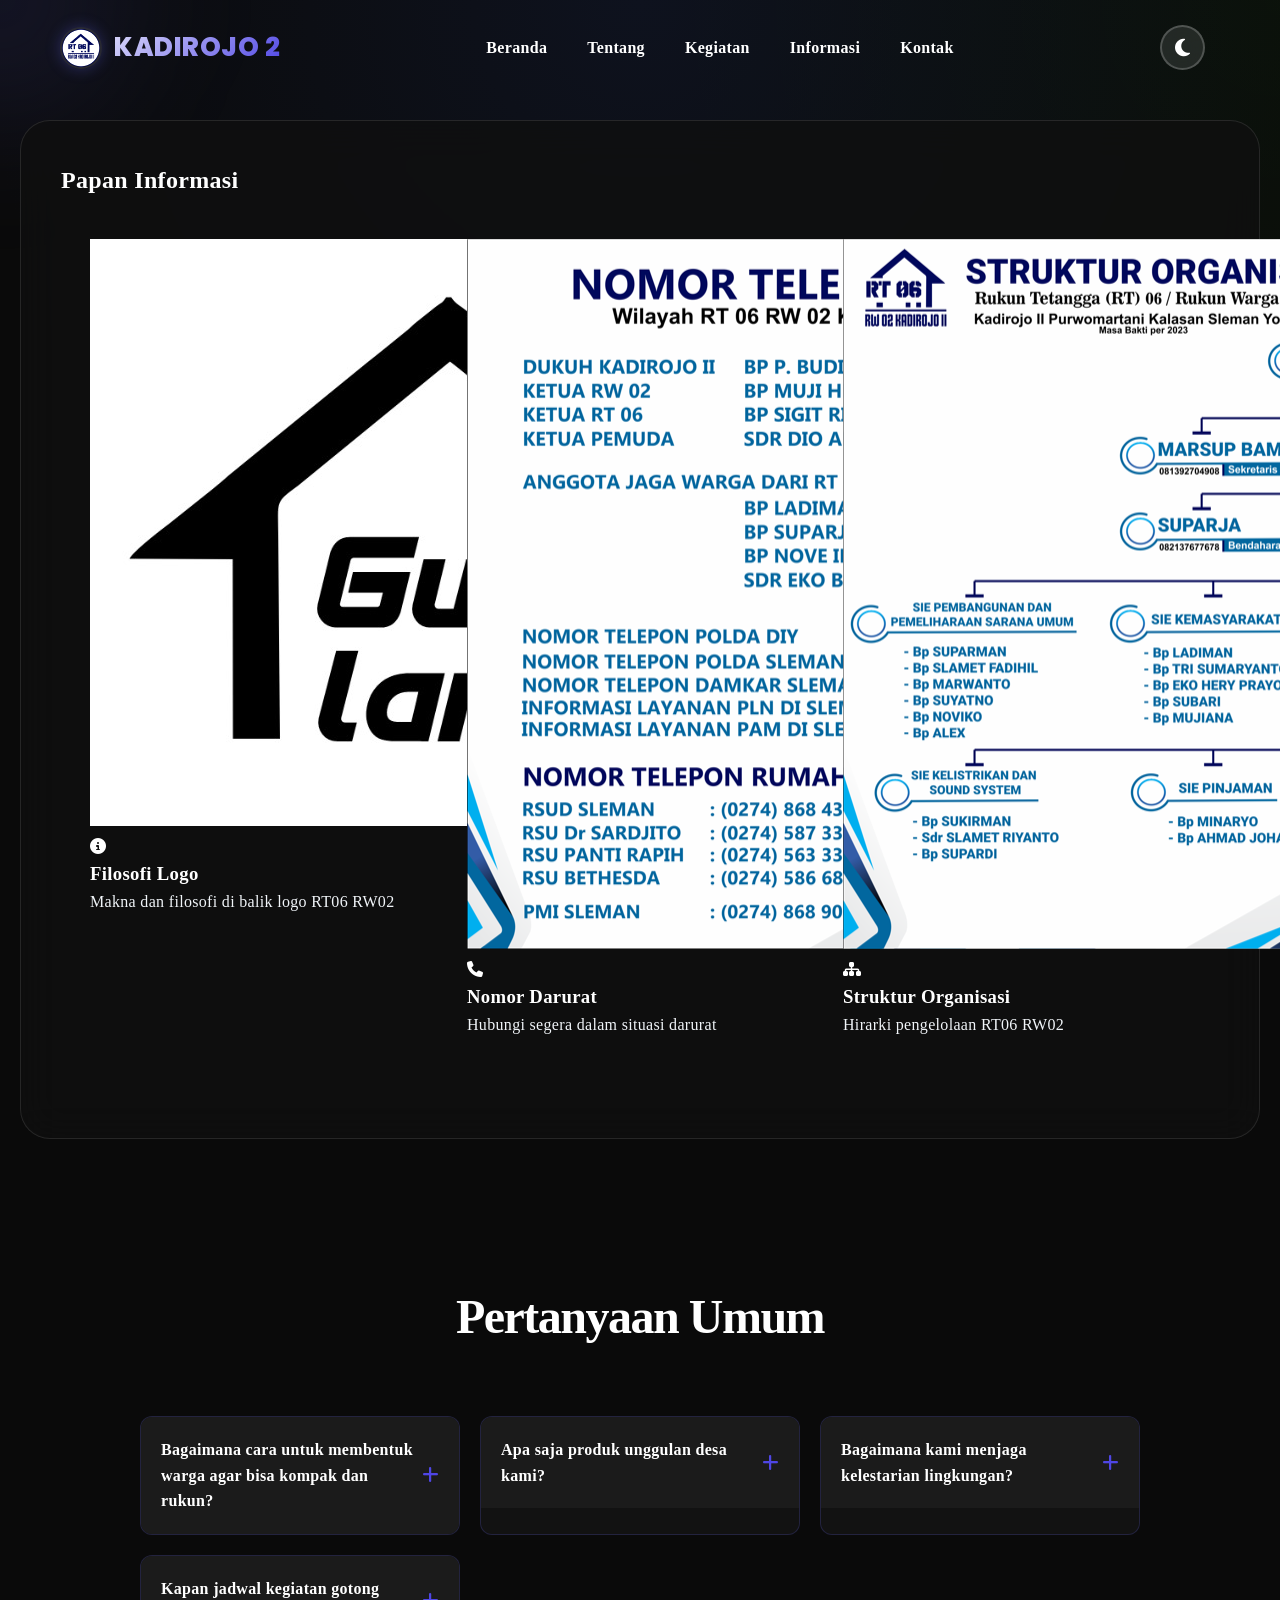
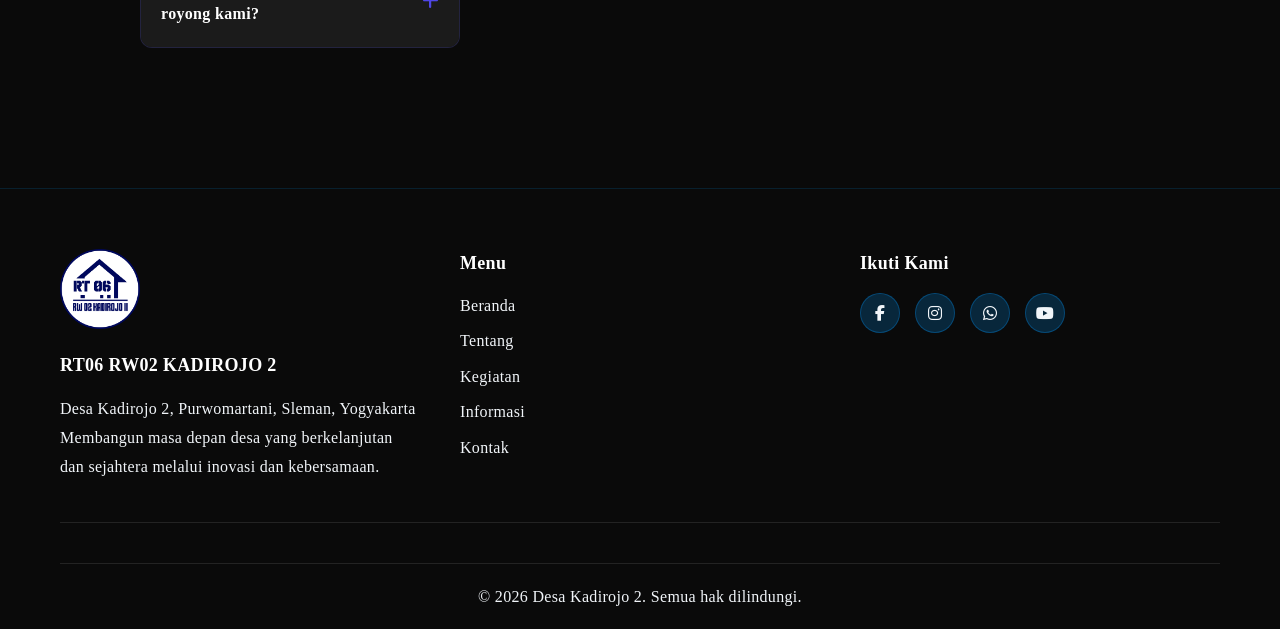
==== commit 45988e14: "Pertanyaan Umum1" ====
--- a/informasi/index.html
+++ b/informasi/index.html
@@ -122,8 +122,9 @@
                         <i class="fas fa-plus"></i>
                     </div>
                     <div class="faq-answer">
-                        <p>Anda dapat menghubungi kantor desa kami atau mengisi formulir pendaftaran di halaman kontak.
-                            Tim kami akan membantu proses pendaftaran dan memberikan pelatihan yang diperlukan.</p>
+                        <p>Kekompakan dan kerukunan warga RT06 RW02 dibentuk melalui semangat "Guyub, Rembug, lan
+                            Rukun". Kami rutin mengadakan pertemuan warga untuk bermusyawarah (rembug), kerja bakti
+                            bersama, serta kegiatan sosial yang mempererat tali silaturahmi antar tetangga.</p>
                     </div>
                 </div>
                 <div class="faq-item">
--- a/css/base.css
+++ b/css/base.css
@@ -7,7 +7,7 @@
 
 :root {
     /* Primary Colors */
-    --primary-color: #6366f1;
+    --primary-color: #4f46e5;
     --primary-hover: #4f46e5;
     --primary-light: #818cf8;
     --secondary-color: #a855f7;
@@ -55,30 +55,46 @@
 }
 
 body {
-    font-family: 'Inter', -apple-system, BlinkMacSystemFont, 'Segoe UI', Roboto, 'Helvetica Neue', Arial, sans-serif;
+    font-family: var(--font-body);
     color: var(--text-color);
-    background-color: #050505;
+    background-color: var(--bg-primary);
+
+    /* Feedmusic-style Deep Void Background */
     background-image:
-        radial-gradient(at 0% 0%, rgba(99, 102, 241, 0.15) 0px, transparent 50%),
-        radial-gradient(at 100% 0%, rgba(168, 85, 247, 0.15) 0px, transparent 50%),
-        radial-gradient(at 100% 100%, rgba(99, 102, 241, 0.15) 0px, transparent 50%),
-        radial-gradient(at 0% 100%, rgba(168, 85, 247, 0.15) 0px, transparent 50%);
+        radial-gradient(circle at 50% 0%, rgba(20, 30, 60, 0.4) 0%, transparent 60%),
+        radial-gradient(circle at 100% 0%, rgba(43, 255, 0, 0.03) 0%, transparent 40%);
     background-attachment: fixed;
     background-size: 100% 100%;
+
     line-height: 1.6;
     font-size: 16px;
     font-weight: 400;
-    letter-spacing: -0.5px;
+    letter-spacing: 0.02em;
+    /* Wider spacing */
     min-height: 100vh;
     position: relative;
     overflow-x: hidden;
-    /* perspective: 1000px; REMOVED to fix position: fixed context */
+    -webkit-font-smoothing: antialiased;
 }
 
 /* Ensure content is above the pattern */
 body>* {
     position: relative;
     z-index: 1;
+}
+
+/* ============ SCROLL REVEAL (Feedmusic Style) ============ */
+.reveal {
+    opacity: 0;
+    transform: translateY(50px);
+    transition: all 1s cubic-bezier(0.16, 1, 0.3, 1);
+    /* Cinematic slow ease */
+    will-change: opacity, transform;
+}
+
+.reveal.active {
+    opacity: 1;
+    transform: translateY(0);
 }
 
 .container {
--- a/css/components.css
+++ b/css/components.css
@@ -3,24 +3,23 @@
     position: fixed;
     top: 0;
     width: 100%;
-    background: rgba(10, 10, 10, 0.8);
-    backdrop-filter: blur(30px);
+    background: transparent;
+    /* Start Transparent */
+    padding: 25px 0;
+    z-index: 1000;
+    border-bottom: 1px solid transparent;
+    transition: all 0.5s cubic-bezier(0.16, 1, 0.3, 1);
+}
+
+.navbar.scrolled {
+    background: rgba(5, 5, 5, 0.8);
     padding: 15px 0;
-    z-index: 1000;
-    box-shadow: 0 2px 10px rgba(0, 0, 0, 0.5);
-    border-bottom: 1px solid rgba(99, 102, 241, 0.2);
-    transition: all 0.4s cubic-bezier(0.4, 0, 0.2, 1);
-}
-
-.navbar.scrolled {
-    background: rgba(10, 10, 10, 0.95);
-    padding: 10px 0;
-    backdrop-filter: blur(40px);
-    box-shadow: 0 10px 30px rgba(0, 0, 0, 0.5);
+    backdrop-filter: blur(20px);
+    border-bottom: 1px solid rgba(255, 255, 255, 0.05);
 }
 
 .navbar:hover {
-    background: rgba(10, 10, 10, 0.9);
+    background: rgba(5, 5, 5, 0.9);
 }
 
 .nav-container {
--- a/css/sections.css
+++ b/css/sections.css
@@ -256,12 +256,11 @@
 .about {
     padding: 100px 20px;
     margin: 40px 20px;
-    background: rgba(20, 20, 20, 0.85);
-    backdrop-filter: blur(12px);
-    -webkit-backdrop-filter: blur(12px);
-    border: 1px solid rgba(99, 102, 241, 0.2);
-    border-radius: 24px;
-    box-shadow: 0 8px 32px 0 rgba(31, 38, 135, 0.05);
+    background: transparent;
+    backdrop-filter: none;
+    -webkit-backdrop-filter: none;
+    border: none;
+    box-shadow: none;
 }
 
 .about h2 {
@@ -346,6 +345,7 @@
     margin-bottom: 50px;
     border: 1px solid rgba(255, 255, 255, 0.1);
     animation: slideDown 0.3s ease-out;
+    text-align: center;
 }
 
 @keyframes slideDown {
@@ -379,6 +379,7 @@
     grid-template-columns: repeat(auto-fit, minmax(250px, 1fr));
     gap: 20px;
     margin: 30px 0;
+    justify-content: center;
 }
 
 .location-item {
@@ -423,12 +424,13 @@
 }
 
 .about-item {
-    background: rgba(255, 255, 255, 0.05);
+    background: var(--bg-card);
+    /* Ghost Style */
     padding: 40px;
     border-radius: 20px;
     text-align: center;
     transition: all 0.4s cubic-bezier(0.34, 1.56, 0.64, 1);
-    border: 1px solid rgba(255, 255, 255, 0.1);
+    border: 1px solid var(--border-color);
     cursor: pointer;
     position: relative;
     overflow: hidden;
@@ -525,12 +527,11 @@
 .services {
     padding: 100px 20px;
     margin: 40px 20px;
-    background: rgba(20, 20, 20, 0.85);
-    backdrop-filter: blur(12px);
-    -webkit-backdrop-filter: blur(12px);
-    border: 1px solid rgba(99, 102, 241, 0.2);
-    border-radius: 24px;
-    box-shadow: 0 8px 32px 0 rgba(31, 38, 135, 0.05);
+    background: transparent;
+    backdrop-filter: none;
+    -webkit-backdrop-filter: none;
+    border: none;
+    box-shadow: none;
 }
 
 .services-grid {
@@ -540,7 +541,7 @@
 }
 
 .service-card {
-    background: rgba(30, 30, 30, 0.8);
+    background: var(--bg-card);
     padding: 50px 30px;
     border-radius: 12px;
     text-align: center;
@@ -600,12 +601,11 @@
 .faq-section {
     padding: 100px 20px;
     margin: 40px 20px;
-    background: rgba(20, 20, 20, 0.85);
-    backdrop-filter: blur(12px);
-    -webkit-backdrop-filter: blur(12px);
-    border: 1px solid rgba(99, 102, 241, 0.2);
-    border-radius: 24px;
-    box-shadow: 0 8px 32px 0 rgba(31, 38, 135, 0.05);
+    background: transparent;
+    backdrop-filter: none;
+    -webkit-backdrop-filter: none;
+    border: none;
+    box-shadow: none;
 }
 
 .faq-grid {
@@ -617,7 +617,7 @@
 }
 
 .faq-item {
-    background: rgba(30, 30, 30, 0.8);
+    background: var(--bg-card);
     border: 1px solid var(--border-color);
     border-radius: 12px;
     overflow: hidden;
@@ -672,7 +672,7 @@
 }
 
 .faq-item.active .faq-answer {
-    max-height: 200px;
+    max-height: 800px;
     padding: 20px;
 }
 
@@ -719,8 +719,11 @@
 .image-only-card img {
     width: 100%;
     height: 100%;
-    object-fit: cover;
+    object-fit: contain;
     transition: transform 0.8s ease;
+    padding: 20px;
+    background: #ffffff;
+    /* Adds a clean background context for contain fit */
 }
 
 .info-card-overlay-simple {
@@ -749,7 +752,7 @@
 }
 
 .image-only-card:hover img {
-    transform: scale(1.1);
+    transform: scale(1.05);
 }
 
 .image-only-card:hover .info-card-overlay-simple {
@@ -798,10 +801,13 @@
 .modal-image-side {
     flex: 1;
     min-width: 300px;
-    background: #000;
+    background: #0f172a;
     display: flex;
     align-items: center;
     justify-content: center;
+    position: relative;
+    overflow: hidden;
+    /* Critical for panning */
 }
 
 .modal-image-side img {
@@ -875,12 +881,28 @@
     border: 1px solid rgba(255, 255, 255, 0.1);
     box-shadow: 0 20px 40px rgba(0, 0, 0, 0.3);
     cursor: pointer;
-    transition: all 0.4s ease;
+    transition: all 0.5s cubic-bezier(0.4, 0, 0.2, 1);
+    position: relative;
 }
 
 .denah-card-modern:hover {
     border-color: var(--primary-color);
-    transform: translateY(-5px);
+    transform: translateY(-10px) scale(1.02);
+    box-shadow: 0 30px 60px rgba(99, 102, 241, 0.25);
+}
+
+.denah-card-modern::after {
+    content: '';
+    position: absolute;
+    inset: 0;
+    background: radial-gradient(circle at center, rgba(99, 102, 241, 0.15), transparent);
+    opacity: 0;
+    transition: opacity 0.5s ease;
+    pointer-events: none;
+}
+
+.denah-card-modern:hover::after {
+    opacity: 1;
 }
 
 .denah-image-wrapper {
@@ -893,11 +915,11 @@
 .denah-image {
     width: 100%;
     display: block;
-    transition: transform 0.5s ease;
+    transition: transform 0.8s cubic-bezier(0.165, 0.84, 0.44, 1);
 }
 
 .denah-card-modern:hover .denah-image {
-    transform: scale(1.02);
+    transform: scale(1.1);
 }
 
 .denah-marker {
@@ -911,35 +933,51 @@
     justify-content: center;
     box-shadow: 0 0 20px rgba(0, 0, 0, 0.3);
     z-index: 10;
-    cursor: help;
+    cursor: pointer;
     transition: all 0.3s cubic-bezier(0.175, 0.885, 0.32, 1.275);
     border: 2px solid var(--primary-color);
+    transform: translate(-50%, -50%) scale(1);
+}
+
+.denah-marker:hover {
+    transform: translate(-50%, -50%) scale(1.2) translateY(-5px);
+    box-shadow: 0 10px 25px rgba(0, 0, 0, 0.4);
+    z-index: 100;
+}
+
+.denah-marker:hover i {
+    color: white !important;
+}
+
+/* Marker Icon Animation */
+@keyframes markerFloat {
+
+    0%,
+    100% {
+        transform: translateY(0);
+    }
+
+    50% {
+        transform: translateY(-3px);
+    }
 }
 
 .denah-marker i {
     font-size: 18px;
     color: var(--primary-color);
-}
-
-.denah-marker:hover {
-    transform: scale(1.3);
-    background: var(--primary-color);
-}
-
-.denah-marker:hover i {
-    color: white;
+    animation: markerFloat 2s ease-in-out infinite;
 }
 
 .marker-rt {
-    border-color: #ef4444;
+    border-color: #000000;
 }
 
 .marker-rt i {
-    color: #ef4444;
+    color: #000000;
 }
 
 .marker-rt:hover {
-    background: #ef4444;
+    background: #000000;
 }
 
 .marker-ronda {
@@ -991,38 +1029,83 @@
     margin-bottom: 15px;
 }
 
+/* Legend Responsiveness & Dots */
 .denah-legend {
     display: flex;
     justify-content: center;
-    gap: 30px;
-    padding: 25px;
+    flex-wrap: wrap;
+    gap: 25px;
+    padding: 20px;
     background: rgba(255, 255, 255, 0.03);
+    border-radius: 0 0 20px 20px;
 }
 
 .legend-item {
     display: flex;
     align-items: center;
-    gap: 10px;
+    gap: 12px;
     font-size: 14px;
     color: var(--text-secondary);
+    transition: transform 0.3s ease;
+}
+
+.legend-item:hover {
+    transform: translateY(-2px);
+    color: var(--text-primary);
 }
 
 .dot {
-    width: 12px;
-    height: 12px;
+    width: 14px;
+    height: 14px;
     border-radius: 50%;
+    position: relative;
+    animation: pulseDot 2s infinite;
+}
+
+@keyframes pulseDot {
+    0% {
+        transform: scale(1);
+        box-shadow: 0 0 0 0 rgba(255, 255, 255, 0.4);
+    }
+
+    70% {
+        transform: scale(1.1);
+        box-shadow: 0 0 0 10px rgba(255, 255, 255, 0);
+    }
+
+    100% {
+        transform: scale(1);
+        box-shadow: 0 0 0 0 rgba(255, 255, 255, 0);
+    }
 }
 
 .dot.rt {
-    background: #ef4444;
+    background: #000000;
+    box-shadow: 0 0 10px rgba(0, 0, 0, 0.5);
 }
 
 .dot.ronda {
     background: #10b981;
+    box-shadow: 0 0 10px rgba(16, 185, 129, 0.5);
 }
 
 .dot.entry {
     background: #3b82f6;
+    box-shadow: 0 0 10px rgba(59, 130, 246, 0.5);
+}
+
+/* Light mode overrides for legend dots */
+body.light-mode .dot.rt {
+    background: #333333;
+    box-shadow: 0 0 8px rgba(0, 0, 0, 0.3);
+}
+
+body.light-mode .dot.ronda {
+    box-shadow: 0 0 8px rgba(16, 185, 129, 0.3);
+}
+
+body.light-mode .dot.entry {
+    box-shadow: 0 0 8px rgba(59, 130, 246, 0.3);
 }
 
 .zoomable {
@@ -1332,27 +1415,29 @@
 
 .denah-modal-close {
     position: absolute;
-    top: 20px;
-    right: 20px;
-    font-size: 36px;
+    top: 25px;
+    right: 25px;
+    font-size: 28px;
     color: white;
     cursor: pointer;
-    z-index: 10;
-    background: rgba(0, 0, 0, 0.5);
-    width: 50px;
-    height: 50px;
+    z-index: 100;
+    background: rgba(0, 0, 0, 0.6);
+    width: 45px;
+    height: 45px;
     border-radius: 50%;
     display: flex;
     align-items: center;
     justify-content: center;
-    transition: all 0.3s ease;
-    border: 2px solid rgba(255, 255, 255, 0.2);
+    transition: all 0.3s cubic-bezier(0.4, 0, 0.2, 1);
+    border: 1px solid rgba(255, 255, 255, 0.2);
+    backdrop-filter: blur(8px);
 }
 
 .denah-modal-close:hover {
-    background: rgba(239, 68, 68, 0.8);
-    transform: rotate(90deg);
-    border-color: rgba(239, 68, 68, 0.5);
+    background: var(--primary-color);
+    transform: rotate(90deg) scale(1.1);
+    border-color: white;
+    box-shadow: 0 0 20px rgba(99, 102, 241, 0.5);
 }
 
 .denah-modal-header {
--- a/css/responsive.css
+++ b/css/responsive.css
@@ -339,6 +339,38 @@
         padding: 0 5px;
     }
 
+    /* Denah Marker Mobile Adjustments */
+    .denah-marker {
+        width: 30px;
+        height: 30px;
+    }
+
+    .denah-marker i {
+        font-size: 14px;
+    }
+
+    /* Fine-tune marker positions for mobile */
+    .marker-rt {
+        top: 29% !important;
+        left: 45% !important;
+    }
+
+    .marker-ronda {
+        top: 38% !important;
+        left: 70% !important;
+    }
+
+    .marker-entry {
+        top: 12% !important;
+        left: 40% !important;
+    }
+
+    .location-item {
+        margin: 0 auto;
+        max-width: 400px;
+        width: 100%;
+    }
+
     .location-item i {
         font-size: 24px;
     }
@@ -394,4 +426,13 @@
     .footer-content {
         gap: 30px;
     }
+
+    .denah-legend {
+        gap: 15px;
+        padding: 15px;
+    }
+
+    .legend-item {
+        font-size: 13px;
+    }
 }
--- a/css/theme.css
+++ b/css/theme.css
@@ -148,7 +148,7 @@
 body.light-mode .btn-secondary {
     border-color: var(--primary-color);
     color: var(--primary-color) !important;
-    background: rgba(99, 102, 241, 0.05) !important;
+    background: rgba(255, 0, 0, 0.05) !important;
 }
 
 body.light-mode .btn-secondary:hover {
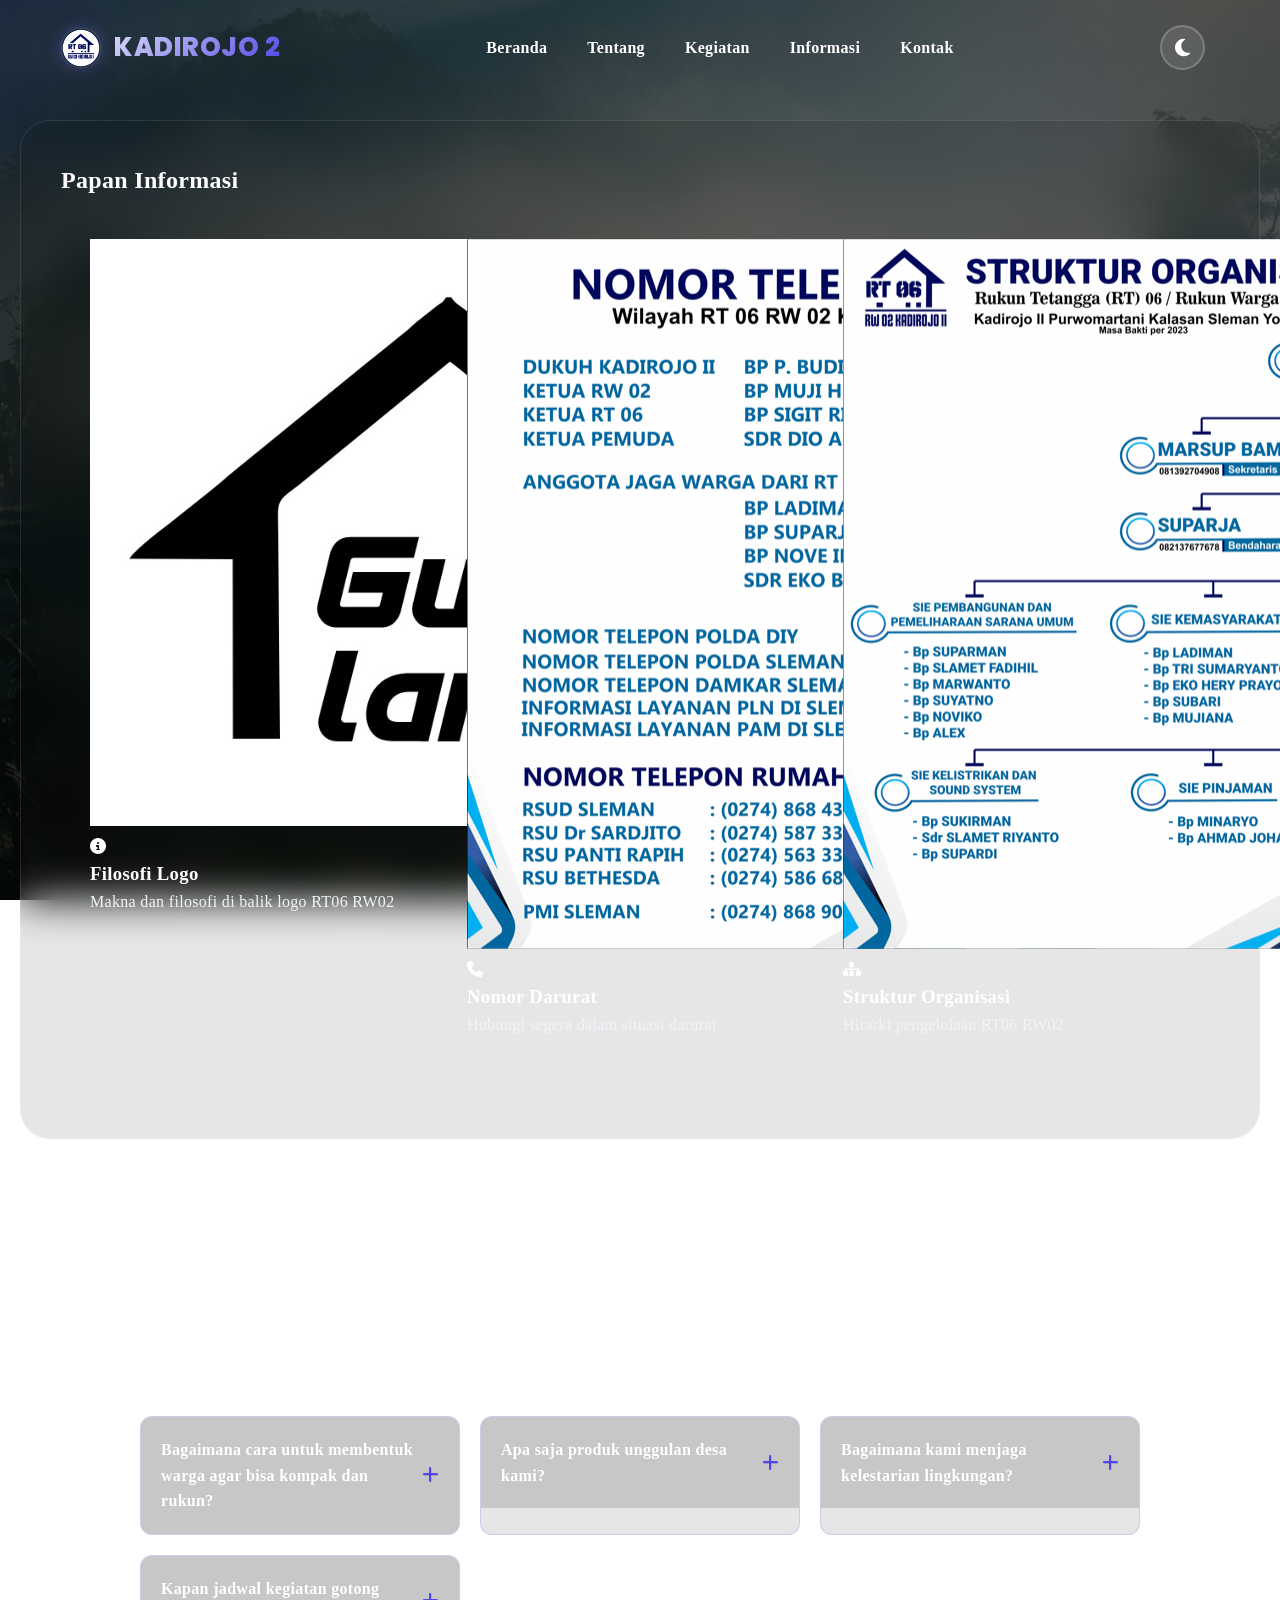
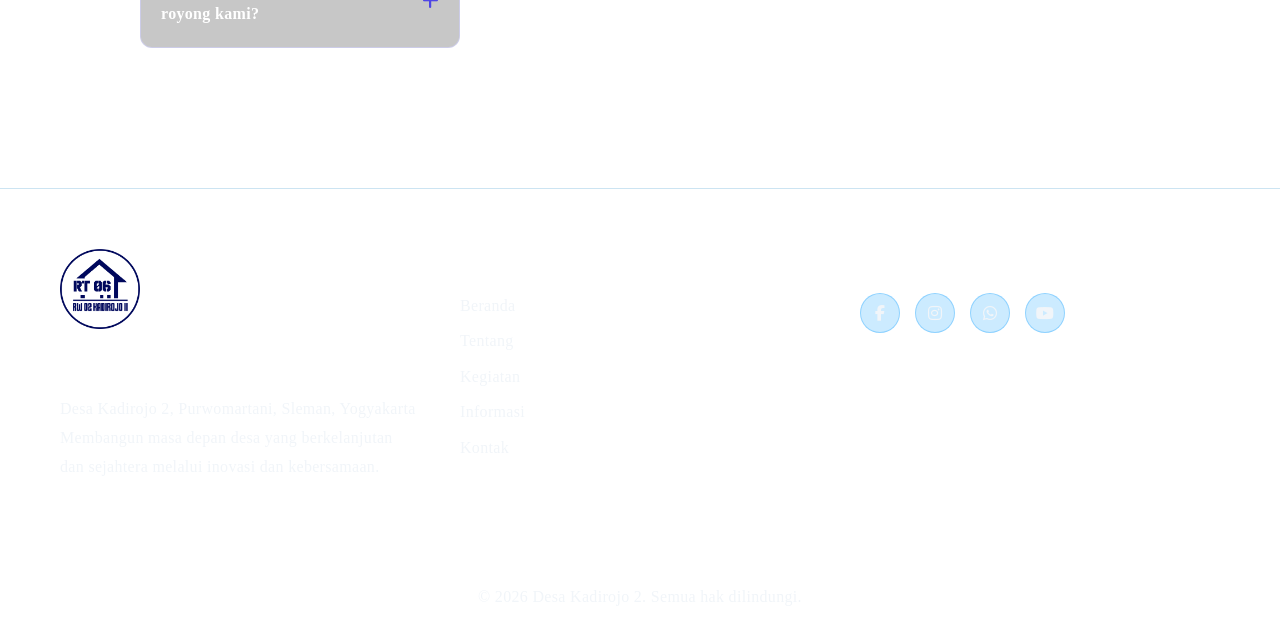
==== commit a0194839: "Latar belakang" ====
--- a/informasi/index.html
+++ b/informasi/index.html
@@ -12,6 +12,7 @@
         rel="stylesheet">
     <link rel="stylesheet" href="https://cdnjs.cloudflare.com/ajax/libs/font-awesome/6.5.0/css/all.min.css">
     <link rel="stylesheet" href="../css/base.css">
+    <link rel="stylesheet" href="../css/ambient-bg.css">
     <link rel="stylesheet" href="../css/animations.css">
     <link rel="stylesheet" href="../css/components.css">
     <link rel="stylesheet" href="../css/sections.css">
@@ -21,6 +22,19 @@
 </head>
 
 <body>
+    <!-- Ambient Rural Background -->
+    <div class="ambient-scene">
+        <div class="ambient-image"></div>
+        <div class="ambient-overlay"></div>
+        <div class="ambient-clouds">
+            <div class="cloud"></div>
+            <div class="cloud"></div>
+            <div class="cloud"></div>
+        </div>
+        <div class="ambient-rays"></div>
+        <div class="ambient-leaves" id="ambient-leaves"></div>
+    </div>
+
     <!-- Preloader -->
     <div id="preloader">
         <div class="loader-content">
--- a/css/base.css
+++ b/css/base.css
@@ -15,11 +15,11 @@
     --accent-pink: #ec4899;
 
     /* Background Colors */
-    --bg-primary: #0a0a0a;
-    --bg-secondary: #1a1a1a;
-    --bg-tertiary: #141414;
-    --bg-card: rgba(20, 20, 20, 0.85);
-    --bg-glass: rgba(30, 30, 30, 0.8);
+    --bg-primary: transparent;
+    --bg-secondary: rgba(15, 15, 15, 0.1);
+    --bg-tertiary: rgba(20, 20, 20, 0.1);
+    --bg-card: rgba(15, 15, 15, 0.1);
+    --bg-glass: rgba(20, 20, 20, 0.15);
 
     /* Text Colors */
     --text-primary: #ffffff;
@@ -57,14 +57,10 @@
 body {
     font-family: var(--font-body);
     color: var(--text-color);
-    background-color: var(--bg-primary);
-
-    /* Feedmusic-style Deep Void Background */
-    background-image:
-        radial-gradient(circle at 50% 0%, rgba(20, 30, 60, 0.4) 0%, transparent 60%),
-        radial-gradient(circle at 100% 0%, rgba(43, 255, 0, 0.03) 0%, transparent 40%);
-    background-attachment: fixed;
-    background-size: 100% 100%;
+    background-color: transparent;
+
+    /* Feedmusic-style Deep Void Background removed to show ambient bg */
+    background-image: none;
 
     line-height: 1.6;
     font-size: 16px;
--- a/css/ambient-bg.css
+++ b/css/ambient-bg.css
@@ -0,0 +1,169 @@
+/* ============ AMBIENT BACKGROUND SYSTEM ============ */
+.ambient-scene {
+    position: fixed;
+    top: 0;
+    left: 0;
+    width: 100%;
+    height: 100%;
+    z-index: -10;
+    overflow: hidden;
+    background-color: #050505;
+}
+
+.ambient-image {
+    position: absolute;
+    top: 0;
+    left: 0;
+    width: 100%;
+    height: 100%;
+    background-image: url('../images/bg-rural-sejuk.png');
+    background-size: cover;
+    background-position: center;
+    filter: brightness(0.7) saturate(1.2);
+    animation: kenBurns 40s ease-in-out infinite alternate;
+}
+
+.ambient-overlay {
+    position: absolute;
+    top: 0;
+    left: 0;
+    width: 100%;
+    height: 100%;
+    background: radial-gradient(circle at center, transparent 0%, rgba(5, 5, 5, 0.4) 100%),
+        linear-gradient(180deg, rgba(5, 5, 5, 0.3) 0%, rgba(5, 5, 5, 0.7) 100%);
+    z-index: 1;
+}
+
+/* Moving Clouds Animation */
+.ambient-clouds {
+    position: absolute;
+    top: 0;
+    left: 0;
+    width: 100%;
+    height: 100%;
+    z-index: 2;
+    opacity: 0.4;
+    pointer-events: none;
+}
+
+.cloud {
+    position: absolute;
+    background: radial-gradient(circle at center, rgba(255, 255, 255, 0.8) 0%, transparent 70%);
+    border-radius: 50%;
+    filter: blur(40px);
+    animation: drift linear infinite;
+}
+
+.cloud:nth-child(1) {
+    width: 400px;
+    height: 150px;
+    top: 10%;
+    left: -400px;
+    animation-duration: 60s;
+    opacity: 0.6;
+}
+
+.cloud:nth-child(2) {
+    width: 500px;
+    height: 200px;
+    top: 25%;
+    left: -500px;
+    animation-duration: 85s;
+    opacity: 0.4;
+    animation-delay: -20s;
+}
+
+.cloud:nth-child(3) {
+    width: 300px;
+    height: 100px;
+    top: 40%;
+    left: -300px;
+    animation-duration: 45s;
+    opacity: 0.5;
+    animation-delay: -10s;
+}
+
+/* Falling Leaves Animation */
+.ambient-leaves {
+    position: absolute;
+    top: 0;
+    left: 0;
+    width: 100%;
+    height: 100%;
+    z-index: 3;
+    pointer-events: none;
+}
+
+.leaf {
+    position: absolute;
+    top: -50px;
+    width: 15px;
+    height: 15px;
+    background: #4ade80;
+    border-radius: 2px 15px 2px 15px;
+    opacity: 0.3;
+    animation: fall linear infinite;
+}
+
+@keyframes kenBurns {
+    0% {
+        transform: scale(1.0);
+    }
+
+    100% {
+        transform: scale(1.15);
+    }
+}
+
+@keyframes drift {
+    from {
+        transform: translateX(0);
+    }
+
+    to {
+        transform: translateX(calc(100vw + 600px));
+    }
+}
+
+@keyframes fall {
+    0% {
+        transform: translateY(0) translateX(0) rotate(0deg);
+        opacity: 0;
+    }
+
+    10% {
+        opacity: 0.4;
+    }
+
+    90% {
+        opacity: 0.4;
+    }
+
+    100% {
+        transform: translateY(100vh) translateX(100px) rotate(720deg);
+        opacity: 0;
+    }
+}
+
+/* Light Rays Pulse */
+.ambient-rays {
+    position: absolute;
+    top: 0;
+    left: 0;
+    width: 100%;
+    height: 100%;
+    z-index: 2;
+    background: radial-gradient(circle at 80% 20%, rgba(255, 255, 255, 0.1) 0%, transparent 40%);
+    animation: lightPulse 8s ease-in-out infinite alternate;
+    pointer-events: none;
+}
+
+@keyframes lightPulse {
+    0% {
+        opacity: 0.3;
+    }
+
+    100% {
+        opacity: 0.8;
+    }
+}
--- a/css/components.css
+++ b/css/components.css
@@ -12,14 +12,14 @@
 }
 
 .navbar.scrolled {
-    background: rgba(5, 5, 5, 0.8);
+    background: var(--bg-card);
     padding: 15px 0;
     backdrop-filter: blur(20px);
     border-bottom: 1px solid rgba(255, 255, 255, 0.05);
 }
 
 .navbar:hover {
-    background: rgba(5, 5, 5, 0.9);
+    background: var(--bg-glass);
 }
 
 .nav-container {
@@ -207,6 +207,7 @@
     width: 100%;
     height: 100%;
     background: #050505;
+    /* Preloader stays dark for loading transition */
     display: flex;
     justify-content: center;
     align-items: center;
@@ -290,8 +291,9 @@
 .modal-success-body {
     padding: 60px 40px;
     text-align: center;
-    background: var(--bg-secondary);
+    background: var(--bg-card);
     border-radius: 30px;
+    backdrop-filter: blur(20px);
 }
 
 .success-icon-wrapper {
--- a/css/sections.css
+++ b/css/sections.css
@@ -338,7 +338,7 @@
 }
 
 .about-expanded {
-    background: rgba(10, 10, 10, 0.4);
+    background: var(--bg-secondary);
     backdrop-filter: blur(10px);
     padding: 40px;
     border-radius: 20px;
@@ -383,7 +383,7 @@
 }
 
 .location-item {
-    background: rgba(30, 30, 30, 0.8);
+    background: var(--bg-glass);
     padding: 25px;
     border-radius: 12px;
     border: 2px solid transparent;
@@ -632,7 +632,7 @@
 .faq-question {
     width: 100%;
     padding: 20px;
-    background: rgba(30, 30, 30, 0.8);
+    background: var(--bg-glass);
     border: none;
     cursor: pointer;
     display: flex;
@@ -686,7 +686,7 @@
 .info-board-section {
     padding: 100px 20px;
     margin: 40px 20px;
-    background: rgba(15, 15, 15, 0.8);
+    background: var(--bg-card);
     backdrop-filter: blur(20px);
     border: 1px solid rgba(255, 255, 255, 0.1);
     border-radius: 30px;
@@ -707,7 +707,7 @@
     aspect-ratio: 4/5;
     cursor: pointer;
     transition: all 0.5s cubic-bezier(0.4, 0, 0.2, 1);
-    background: #1a1a1a;
+    background: var(--bg-glass);
     border: 1px solid rgba(255, 255, 255, 0.05);
 }
 
@@ -722,8 +722,8 @@
     object-fit: contain;
     transition: transform 0.8s ease;
     padding: 20px;
-    background: #ffffff;
-    /* Adds a clean background context for contain fit */
+    background: transparent;
+    /* Removed white background to maintain transparency */
 }
 
 .info-card-overlay-simple {
@@ -1036,7 +1036,7 @@
     flex-wrap: wrap;
     gap: 25px;
     padding: 20px;
-    background: rgba(255, 255, 255, 0.03);
+    background: var(--bg-tertiary);
     border-radius: 0 0 20px 20px;
 }
 
@@ -1283,7 +1283,7 @@
 .denah-section {
     padding: 100px 20px;
     margin: 40px 20px;
-    background: rgba(20, 20, 20, 0.85);
+    background: var(--bg-card);
     backdrop-filter: blur(12px);
     -webkit-backdrop-filter: blur(12px);
     border: 1px solid rgba(99, 102, 241, 0.2);
@@ -1295,7 +1295,7 @@
 .denah-card {
     max-width: 800px;
     margin: 0 auto;
-    background: rgba(30, 30, 30, 0.8);
+    background: var(--bg-glass);
     border-radius: 16px;
     overflow: hidden;
     cursor: pointer;
@@ -1405,7 +1405,7 @@
     max-width: 1100px;
     width: 100%;
     max-height: 90vh;
-    background: rgba(20, 20, 20, 0.95);
+    background: var(--bg-card);
     border-radius: 20px;
     overflow: hidden;
     box-shadow: 0 25px 50px -12px rgba(0, 0, 0, 0.5);
@@ -1512,7 +1512,7 @@
 .contact {
     padding: 100px 20px;
     margin: 40px 20px;
-    background: rgba(20, 20, 20, 0.85);
+    background: var(--bg-card);
     backdrop-filter: blur(12px);
     -webkit-backdrop-filter: blur(12px);
     border: 1px solid rgba(99, 102, 241, 0.2);
@@ -1612,11 +1612,11 @@
     gap: 60px;
     flex-wrap: wrap;
     padding: 50px 40px;
-    background: rgba(255, 255, 255, 0.7);
+    background: var(--bg-glass);
     border-radius: 25px;
     backdrop-filter: blur(25px);
-    border: 1.5px solid rgba(255, 255, 255, 0.5);
-    box-shadow: 0 8px 32px rgba(0, 119, 190, 0.1), inset 0 1px 1px rgba(255, 255, 255, 0.3);
+    border: 1.5px solid rgba(255, 255, 255, 0.2);
+    box-shadow: 0 8px 32px rgba(0, 119, 190, 0.1), inset 0 1px 1px rgba(255, 255, 255, 0.1);
     transition: all 0.3s ease;
 }
 
--- a/css/weather.css
+++ b/css/weather.css
@@ -2,7 +2,7 @@
 .stories-weather-section {
     padding: 100px 20px;
     margin: 40px 20px;
-    background: rgba(20, 20, 20, 0.85);
+    background: var(--bg-card);
     backdrop-filter: blur(12px);
     -webkit-backdrop-filter: blur(12px);
     border: 1px solid rgba(99, 102, 241, 0.2);
@@ -47,7 +47,7 @@
 .story-viewer {
     position: relative;
     width: 100%;
-    background: rgba(30, 30, 30, 0.8);
+    background: var(--bg-glass);
     border-radius: 20px;
     overflow: hidden;
     box-shadow: 0 20px 60px rgba(0, 0, 0, 0.1);
@@ -368,7 +368,7 @@
 .weather-widget-section {
     padding: 100px 20px;
     margin: 40px 20px;
-    background: rgba(20, 20, 20, 0.85);
+    background: var(--bg-card);
     backdrop-filter: blur(12px);
     -webkit-backdrop-filter: blur(12px);
     border: 1px solid rgba(99, 102, 241, 0.2);
@@ -495,7 +495,7 @@
 }
 
 .weather-detail-card {
-    background: rgba(30, 30, 30, 0.6);
+    background: var(--bg-glass);
     backdrop-filter: blur(10px);
     -webkit-backdrop-filter: blur(10px);
     padding: 25px;
@@ -512,7 +512,7 @@
     transform: translateY(-3px);
     box-shadow: 0 10px 30px rgba(99, 102, 241, 0.3);
     border-color: rgba(99, 102, 241, 0.4);
-    background: rgba(40, 40, 40, 0.7);
+    background: var(--bg-card);
 }
 
 .detail-icon {
@@ -594,7 +594,7 @@
     top: 0;
     width: 100%;
     height: 100%;
-    background-color: rgba(0, 0, 0, 0.6);
+    background-color: rgba(0, 0, 0, 0.1);
     backdrop-filter: blur(5px);
     animation: fadeIn 0.3s ease;
 }
@@ -606,7 +606,7 @@
 }
 
 .weather-modal-content {
-    background: rgba(30, 30, 30, 0.8);
+    background: var(--bg-glass);
     padding: 40px;
     border-radius: 25px;
     max-width: 500px;
--- a/css/theme.css
+++ b/css/theme.css
@@ -53,12 +53,8 @@
 
 /* ============ LIGHT MODE STYLES ============ */
 body.light-mode {
-    background-color: #f8fafc;
-    background-image:
-        radial-gradient(at 0% 0%, rgba(99, 102, 241, 0.08) 0px, transparent 50%),
-        radial-gradient(at 100% 0%, rgba(168, 85, 247, 0.08) 0px, transparent 50%),
-        radial-gradient(at 100% 100%, rgba(99, 102, 241, 0.08) 0px, transparent 50%),
-        radial-gradient(at 0% 100%, rgba(168, 85, 247, 0.08) 0px, transparent 50%);
+    background-color: transparent;
+    background-image: none;
     color: #1e293b;
 }
 
@@ -70,9 +66,9 @@
     --text-tertiary: #64748b;
     --dark-color: #ffffff;
     --light-color: #0a0a0a;
-    --border-color: #e2e8f0;
-    --bg-card: rgba(255, 255, 255, 1);
-    --bg-glass: rgba(255, 255, 255, 0.95);
+    --border-color: rgba(99, 102, 241, 0.2);
+    --bg-card: rgba(255, 255, 255, 0.1);
+    --bg-glass: rgba(255, 255, 255, 0.15);
 }
 
 /* Navbar Light Mode */
@@ -174,8 +170,9 @@
 body.light-mode .faq-section,
 body.light-mode .denah-section,
 body.light-mode .info-board-section {
-    background: rgba(255, 255, 255, 0.95);
+    background: var(--bg-card);
     border-color: rgba(99, 102, 241, 0.1);
+    backdrop-filter: blur(12px);
 }
 
 body.light-mode .section-header h2 {
@@ -208,8 +205,9 @@
 body.light-mode .service-card,
 body.light-mode .faq-item,
 body.light-mode .info-card {
-    background: rgba(255, 255, 255, 0.95);
+    background: var(--bg-card);
     border-color: rgba(99, 102, 241, 0.15);
+    backdrop-filter: blur(10px);
 }
 
 body.light-mode .about-item:hover,
@@ -224,9 +222,10 @@
 body.light-mode .denah-card-modern,
 body.light-mode .denah-modal-content,
 body.light-mode .denah-legend {
-    background: rgba(255, 255, 255, 1);
+    background: var(--bg-glass);
     border-color: rgba(99, 102, 241, 0.15);
     color: #1e293b;
+    backdrop-filter: blur(10px);
 }
 
 body.light-mode .legend-item {
@@ -433,17 +432,7 @@
     background: linear-gradient(135deg, rgba(99, 102, 241, 0.08) 0%, rgba(168, 85, 247, 0.08) 100%);
 }
 
-/* Floating Weather Widget Light Mode */
-body.light-mode .floating-weather {
-    background: rgba(255, 255, 255, 0.95);
-    border-color: rgba(99, 102, 241, 0.2);
-}
-
-body.light-mode .floating-temp,
-body.light-mode .floating-location,
-body.light-mode .floating-weather-label {
-    color: #1e293b !important;
-}
+
 
 /* Contact Icons Light Mode */
 body.light-mode .contact-icon-btn .icon-wrapper {
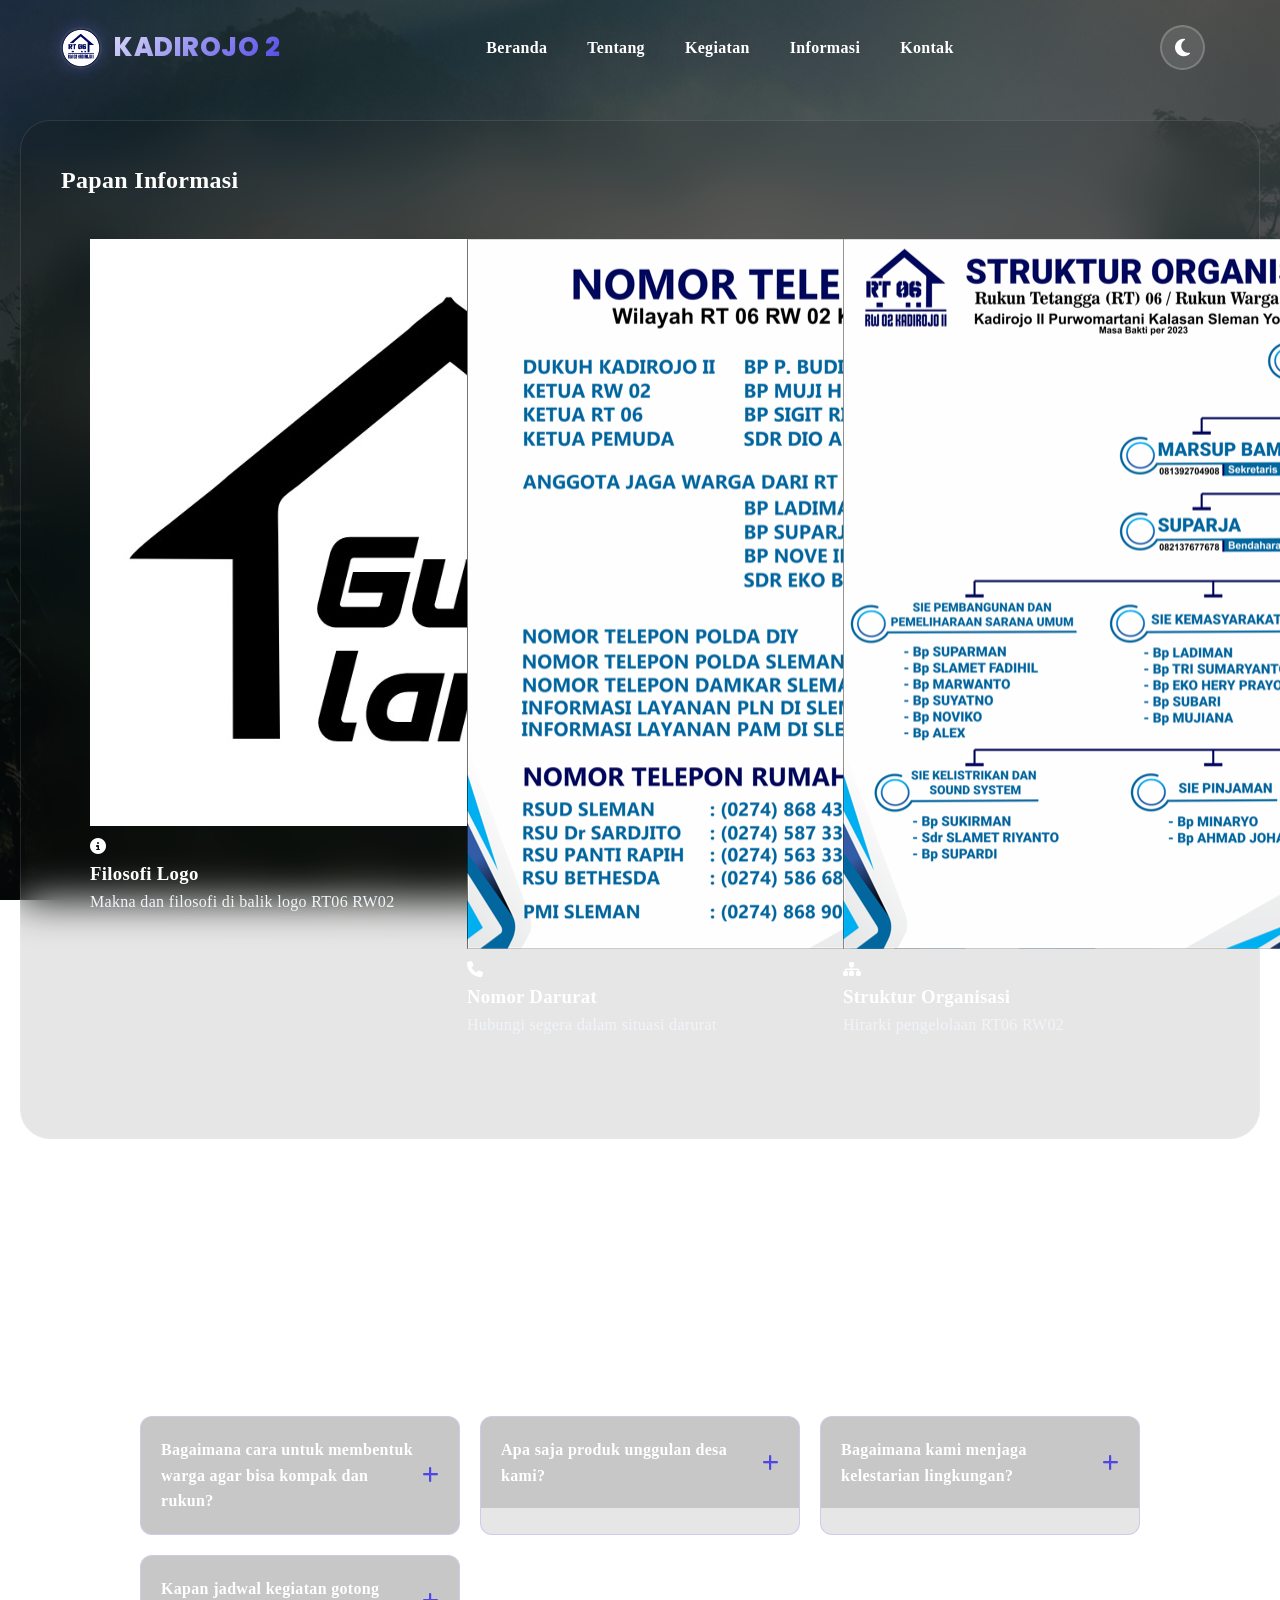
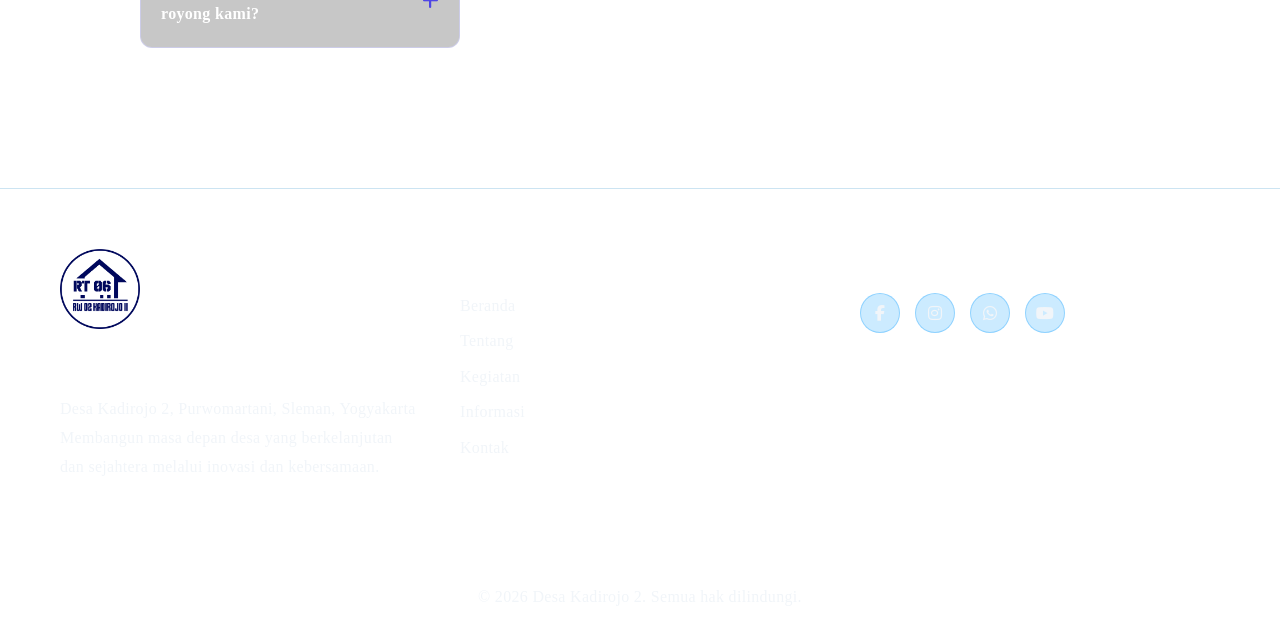
==== commit 73256fde: "Bacground menyesuaikan" ====
--- a/informasi/index.html
+++ b/informasi/index.html
@@ -23,9 +23,11 @@
 
 <body>
     <!-- Ambient Rural Background -->
-    <div class="ambient-scene">
+    <div class="ambient-scene" id="ambient-scene">
         <div class="ambient-image"></div>
         <div class="ambient-overlay"></div>
+        <div class="ambient-time-overlay"></div>
+        <div class="ambient-weather-overlay"></div>
         <div class="ambient-clouds">
             <div class="cloud"></div>
             <div class="cloud"></div>
@@ -33,6 +35,8 @@
         </div>
         <div class="ambient-rays"></div>
         <div class="ambient-leaves" id="ambient-leaves"></div>
+        <div class="ambient-rain" id="ambient-rain"></div>
+        <div class="ambient-fireflies" id="ambient-fireflies"></div>
     </div>
 
     <!-- Preloader -->
--- a/css/ambient-bg.css
+++ b/css/ambient-bg.css
@@ -21,6 +21,7 @@
     background-position: center;
     filter: brightness(0.7) saturate(1.2);
     animation: kenBurns 40s ease-in-out infinite alternate;
+    transition: filter 2s ease;
 }
 
 .ambient-overlay {
@@ -166,4 +167,145 @@
     100% {
         opacity: 0.8;
     }
+}
+
+/* ============ DYNAMIC TIME & WEATHER OVERLAYS ============ */
+.ambient-time-overlay,
+.ambient-weather-overlay {
+    position: absolute;
+    top: 0;
+    left: 0;
+    width: 100%;
+    height: 100%;
+    z-index: 1;
+    pointer-events: none;
+    transition: background 2s ease-in-out, opacity 2s ease;
+}
+
+/* Time States */
+.ambient-scene[data-time="morning"] .ambient-time-overlay {
+    background: linear-gradient(180deg, rgba(255, 140, 0, 0.2) 0%, rgba(255, 200, 100, 0.1) 100%);
+}
+
+.ambient-scene[data-time="day"] .ambient-time-overlay {
+    background: transparent;
+}
+
+.ambient-scene[data-time="afternoon"] .ambient-time-overlay {
+    background: linear-gradient(180deg, rgba(255, 70, 0, 0.2) 0%, rgba(100, 30, 80, 0.2) 100%);
+}
+
+.ambient-scene[data-time="night"] .ambient-time-overlay {
+    background: linear-gradient(180deg, rgba(5, 15, 35, 0.8) 0%, rgba(10, 25, 50, 0.6) 100%);
+}
+
+.ambient-scene[data-time="night"] .ambient-image {
+    filter: brightness(0.4) saturate(0.8);
+}
+
+/* Weather States */
+.ambient-scene[data-weather="hot"] .ambient-weather-overlay {
+    background: radial-gradient(circle at 70% 20%, rgba(255, 230, 100, 0.45) 0%, rgba(255, 120, 0, 0.15) 50%, transparent 80%);
+}
+
+.ambient-scene[data-weather="hot"] .ambient-image {
+    filter: brightness(0.9) saturate(1.4) contrast(1.1);
+}
+
+.ambient-scene[data-weather="hot"] .ambient-rays {
+    background: radial-gradient(circle at 70% 20%, rgba(255, 255, 200, 0.5) 0%, transparent 60%);
+    animation: lightPulse 3s ease-in-out infinite alternate;
+    display: block;
+}
+
+.ambient-scene[data-weather="rain"] .ambient-weather-overlay {
+    background: rgba(80, 90, 100, 0.4);
+}
+
+.ambient-scene[data-weather="rain"] .ambient-image {
+    filter: brightness(0.5) saturate(0.6);
+}
+
+/* Darken clouds during rain/night */
+.ambient-scene[data-weather="rain"] .cloud,
+.ambient-scene[data-time="night"] .cloud {
+    background: radial-gradient(circle at center, rgba(150, 150, 150, 0.4) 0%, transparent 70%);
+    opacity: 0.2;
+}
+
+/* Hide sun rays during rain/night */
+.ambient-scene[data-weather="rain"] .ambient-rays,
+.ambient-scene[data-time="night"] .ambient-rays {
+    display: none;
+}
+
+/* ============ RAIN ANIMATION ============ */
+.ambient-rain {
+    position: absolute;
+    top: 0;
+    left: 0;
+    width: 100%;
+    height: 100%;
+    z-index: 3;
+    pointer-events: none;
+    opacity: 0;
+    transition: opacity 1s ease;
+    overflow: hidden;
+}
+
+.ambient-scene[data-weather="rain"] .ambient-rain {
+    opacity: 1;
+}
+
+.drop {
+    position: absolute;
+    background: linear-gradient(to bottom, rgba(255,255,255,0), rgba(255,255,255,0.6));
+    width: 2px;
+    height: 30px;
+    animation: rainDrop 0.8s linear infinite;
+}
+
+@keyframes rainDrop {
+    0% { transform: translateY(-100px) rotate(15deg); }
+    100% { transform: translateY(100vh) rotate(15deg); }
+}
+
+/* ============ FIREFLIES ANIMATION ============ */
+.ambient-fireflies {
+    position: absolute;
+    top: 0;
+    left: 0;
+    width: 100%;
+    height: 100%;
+    z-index: 3;
+    pointer-events: none;
+    opacity: 0;
+    transition: opacity 2s ease;
+}
+
+.ambient-scene[data-time="night"] .ambient-fireflies {
+    opacity: 1;
+}
+
+.firefly {
+    position: absolute;
+    width: 3px;
+    height: 3px;
+    background: #e0ff00;
+    border-radius: 50%;
+    box-shadow: 0 0 6px 2px #e0ff00;
+    animation: fireflyGlow 3s ease-in-out infinite alternate, fireflyMove 10s linear infinite;
+}
+
+@keyframes fireflyGlow {
+    0% { opacity: 0.2; transform: scale(0.8); }
+    100% { opacity: 1; transform: scale(1.2); }
+}
+
+@keyframes fireflyMove {
+    0% { transform: translate(0, 0); }
+    25% { transform: translate(20px, -30px); }
+    50% { transform: translate(-10px, -60px); }
+    75% { transform: translate(-30px, -20px); }
+    100% { transform: translate(0, 0); }
 }
--- a/css/components.css
+++ b/css/components.css
@@ -336,4 +336,154 @@
 
 .modal-success-body .btn {
     width: 100%;
+}
+
+/* ============ MEETING NOTES (PENCATATAN RAPAT) MODAL ============ */
+.rapat-modal-content {
+    max-width: 800px !important;
+    padding: 40px;
+    background: var(--bg-card);
+    display: flex;
+    flex-direction: column;
+    gap: 20px;
+}
+
+.rapat-modal-header {
+    text-align: center;
+    margin-bottom: 10px;
+}
+
+.rapat-modal-header h2 {
+    font-size: 28px;
+    margin-bottom: 10px;
+    color: var(--text-primary);
+    display: flex;
+    align-items: center;
+    justify-content: center;
+    gap: 10px;
+}
+
+.rapat-modal-header p {
+    color: var(--text-secondary);
+}
+
+.rapat-modal-body {
+    display: flex;
+    flex-direction: column;
+    gap: 20px;
+}
+
+.form-group-rapat {
+    display: flex;
+    flex-direction: column;
+    gap: 8px;
+    text-align: left;
+}
+
+.form-group-rapat label {
+    font-weight: 600;
+    color: var(--text-primary);
+    font-size: 14px;
+}
+
+.rapat-input {
+    padding: 12px 15px;
+    border-radius: 8px;
+    border: 1px solid var(--border-color);
+    background: rgba(255, 255, 255, 0.05);
+    color: var(--text-primary);
+    font-family: inherit;
+    font-size: 15px;
+    transition: all 0.3s ease;
+}
+
+.rapat-input:focus {
+    outline: none;
+    border-color: var(--primary-color);
+    box-shadow: 0 0 0 3px rgba(99, 102, 241, 0.2);
+}
+
+/* Override Quill defaults for Dark/Glass Theme */
+#rapat-editor-wrapper {
+    background: rgba(255, 255, 255, 0.05);
+    border-radius: 8px;
+    border: 1px solid var(--border-color);
+    overflow: hidden;
+}
+
+.ql-toolbar.ql-snow {
+    border: none !important;
+    border-bottom: 1px solid var(--border-color) !important;
+    background: rgba(255, 255, 255, 0.1);
+}
+
+.ql-toolbar.ql-snow .ql-stroke {
+    stroke: var(--text-primary) !important;
+}
+
+.ql-toolbar.ql-snow .ql-fill {
+    fill: var(--text-primary) !important;
+}
+
+.ql-toolbar.ql-snow .ql-picker {
+    color: var(--text-primary) !important;
+}
+
+#rapat-export-container,
+#rapat-export-container * {
+    color: #000 !important;
+}
+
+/* Editor content area */
+.ql-container.ql-snow {
+    border: none !important;
+    font-family: 'Inter', 'Poppins', sans-serif !important;
+    font-size: 15px !important;
+    color: var(--text-primary) !important;
+    background: transparent !important;
+}
+
+.ql-editor {
+    user-select: text !important;
+    -webkit-user-select: text !important;
+    pointer-events: auto !important;
+}
+
+#rapat-editor {
+    min-height: 250px;
+    max-height: 400px;
+    overflow-y: auto;
+}
+
+.rapat-actions {
+    display: flex;
+    gap: 15px;
+    justify-content: flex-end;
+    margin-top: 20px;
+    flex-wrap: wrap;
+}
+
+.btn-whatsapp-direct {
+    background: linear-gradient(135deg, #25D366 0%, #20BA5A 100%) !important;
+    color: #fff !important;
+    border: none;
+    box-shadow: 0 4px 15px rgba(37, 211, 102, 0.4);
+}
+
+.btn-whatsapp-direct:hover {
+    transform: translateY(-3px) scale(1.02);
+    box-shadow: 0 8px 25px rgba(37, 211, 102, 0.6);
+}
+
+@media (max-width: 768px) {
+    .rapat-actions {
+        flex-direction: column;
+    }
+    .rapat-actions .btn {
+        width: 100%;
+        justify-content: center;
+    }
+    .rapat-modal-content {
+        padding: 25px 20px;
+    }
 }
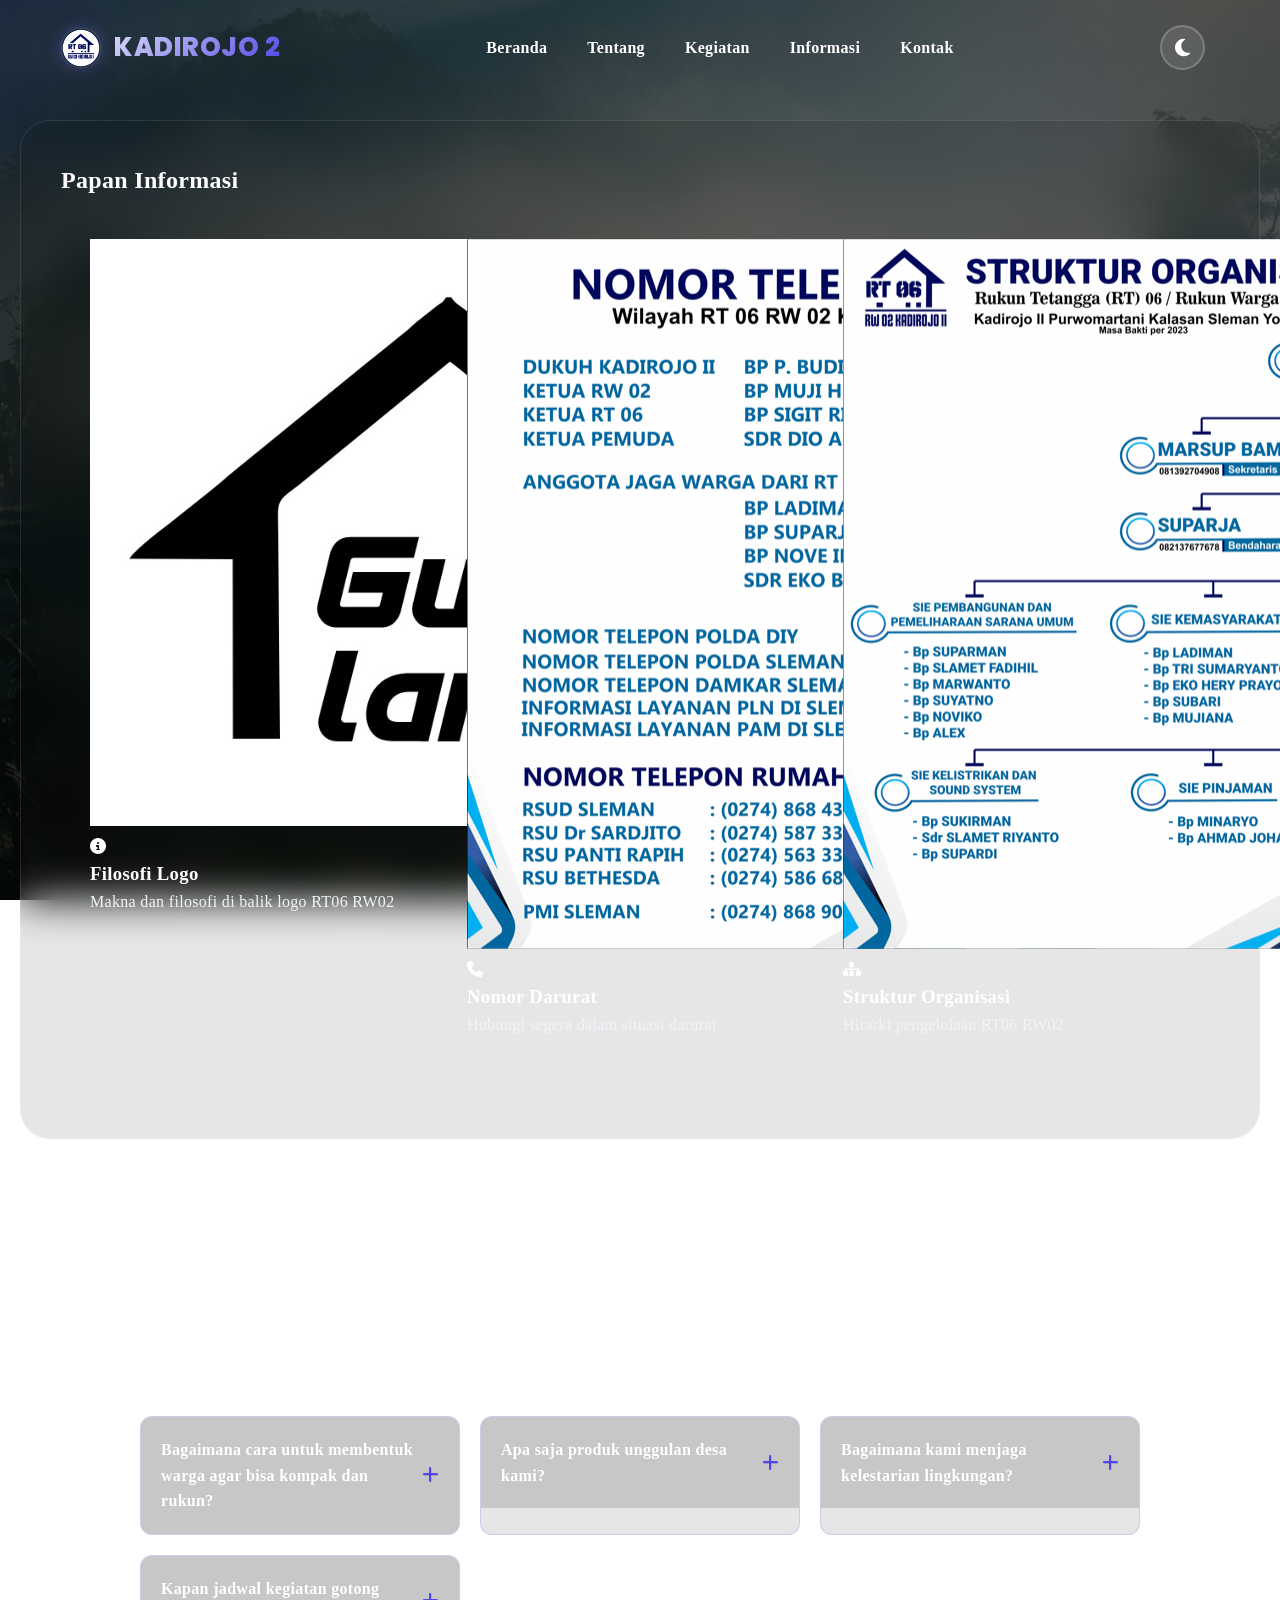
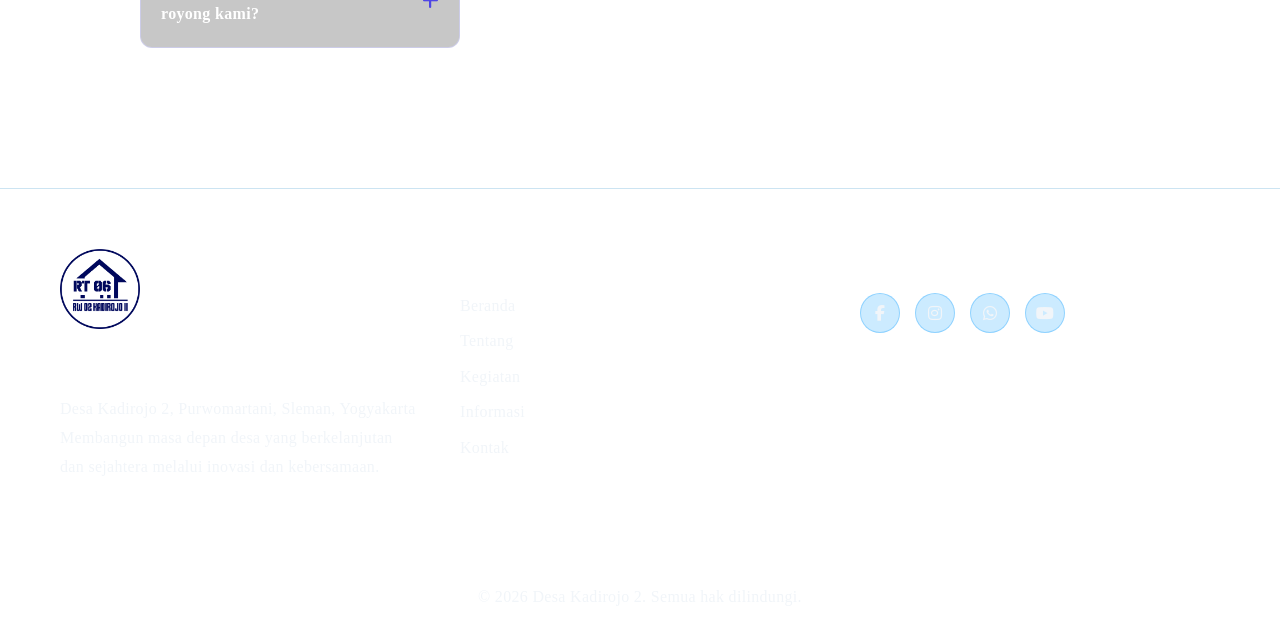
==== commit 944325f9: "Lupaa" ====
--- a/informasi/index.html
+++ b/informasi/index.html
@@ -34,7 +34,6 @@
             <div class="cloud"></div>
         </div>
         <div class="ambient-rays"></div>
-        <div class="ambient-leaves" id="ambient-leaves"></div>
         <div class="ambient-rain" id="ambient-rain"></div>
         <div class="ambient-fireflies" id="ambient-fireflies"></div>
     </div>
--- a/css/ambient-bg.css
+++ b/css/ambient-bg.css
@@ -84,27 +84,7 @@
     animation-delay: -10s;
 }
 
-/* Falling Leaves Animation */
-.ambient-leaves {
-    position: absolute;
-    top: 0;
-    left: 0;
-    width: 100%;
-    height: 100%;
-    z-index: 3;
-    pointer-events: none;
-}
-
-.leaf {
-    position: absolute;
-    top: -50px;
-    width: 15px;
-    height: 15px;
-    background: #4ade80;
-    border-radius: 2px 15px 2px 15px;
-    opacity: 0.3;
-    animation: fall linear infinite;
-}
+/* Moving Clouds Animation */
 
 @keyframes kenBurns {
     0% {
--- a/css/components.css
+++ b/css/components.css
@@ -338,38 +338,69 @@
     width: 100%;
 }
 
-/* ============ MEETING NOTES (PENCATATAN RAPAT) MODAL ============ */
+/* ============ MEETING NOTES (PENCATATAN RAPAT) MODAL - MODERN & BRIGHT ============ */
 .rapat-modal-content {
-    max-width: 800px !important;
-    padding: 40px;
-    background: var(--bg-card);
+    position: relative;
+    max-width: 900px !important;
+    width: 100%;
+    max-height: 90vh;
+    padding: 0 !important; /* Reset padding for header/body split */
+    background: #ffffff !important;
     display: flex;
     flex-direction: column;
-    gap: 20px;
+    overflow-y: auto;
+    color: #1e293b !important;
+    box-shadow: 0 25px 50px -12px rgba(0, 0, 0, 0.25), 
+                0 0 40px rgba(0, 0, 0, 0.05) !important;
+    border: none !important;
+    border-radius: 24px !important;
+    animation: slideInModal 0.4s cubic-bezier(0.16, 1, 0.3, 1);
+    -webkit-overflow-scrolling: touch;
 }
 
 .rapat-modal-header {
-    text-align: center;
-    margin-bottom: 10px;
-}
-
-.rapat-modal-header h2 {
-    font-size: 28px;
-    margin-bottom: 10px;
-    color: var(--text-primary);
-    display: flex;
-    align-items: center;
-    justify-content: center;
-    gap: 10px;
-}
-
-.rapat-modal-header p {
-    color: var(--text-secondary);
+    background: #f8fafc;
+    padding: 30px;
+    text-align: left !important;
+    border-bottom: 1px solid #e2e8f0;
+    display: flex;
+    justify-content: space-between;
+    align-items: center;
+}
+
+.rapat-modal-header-text h2 {
+    font-size: 24px !important;
+    margin-bottom: 4px !important;
+    color: #0f172a !important;
+    display: flex;
+    align-items: center;
+    gap: 12px;
+    font-weight: 700 !important;
+    text-align: left !important;
+    justify-content: flex-start !important;
+}
+
+.rapat-modal-header-text h2 i {
+    color: var(--primary-color);
+}
+
+.rapat-modal-header-text p {
+    color: #64748b !important;
+    font-size: 14px;
+    margin: 0;
 }
 
 .rapat-modal-body {
+    padding: 30px;
     display: flex;
     flex-direction: column;
+    gap: 25px;
+    background: #ffffff;
+}
+
+.rapat-form-row {
+    display: grid;
+    grid-template-columns: 1fr 2fr;
     gap: 20px;
 }
 
@@ -382,108 +413,142 @@
 
 .form-group-rapat label {
     font-weight: 600;
-    color: var(--text-primary);
-    font-size: 14px;
+    color: #334155;
+    font-size: 13px;
+    text-transform: uppercase;
+    letter-spacing: 0.5px;
 }
 
 .rapat-input {
-    padding: 12px 15px;
-    border-radius: 8px;
-    border: 1px solid var(--border-color);
-    background: rgba(255, 255, 255, 0.05);
-    color: var(--text-primary);
+    padding: 14px 16px;
+    border-radius: 12px;
+    border: 1px solid #cbd5e1;
+    background: #ffffff !important;
+    color: #000000 !important;
     font-family: inherit;
     font-size: 15px;
-    transition: all 0.3s ease;
+    transition: all 0.2s ease;
+    box-shadow: inset 0 1px 2px rgba(0, 0, 0, 0.05);
 }
 
 .rapat-input:focus {
     outline: none;
     border-color: var(--primary-color);
-    box-shadow: 0 0 0 3px rgba(99, 102, 241, 0.2);
-}
-
-/* Override Quill defaults for Dark/Glass Theme */
+    box-shadow: 0 0 0 4px rgba(99, 102, 241, 0.15), 
+                inset 0 1px 2px rgba(0, 0, 0, 0.05);
+}
+
+/* Modern Quill Editor Styling for Light Mode */
 #rapat-editor-wrapper {
-    background: rgba(255, 255, 255, 0.05);
-    border-radius: 8px;
-    border: 1px solid var(--border-color);
+    background: #ffffff;
+    border-radius: 16px;
+    border: 1px solid #cbd5e1;
     overflow: hidden;
+    box-shadow: 0 1px 3px rgba(0, 0, 0, 0.1);
 }
 
 .ql-toolbar.ql-snow {
     border: none !important;
-    border-bottom: 1px solid var(--border-color) !important;
-    background: rgba(255, 255, 255, 0.1);
-}
-
-.ql-toolbar.ql-snow .ql-stroke {
-    stroke: var(--text-primary) !important;
-}
-
-.ql-toolbar.ql-snow .ql-fill {
-    fill: var(--text-primary) !important;
-}
-
-.ql-toolbar.ql-snow .ql-picker {
-    color: var(--text-primary) !important;
-}
-
-#rapat-export-container,
-#rapat-export-container * {
-    color: #000 !important;
-}
-
-/* Editor content area */
+    border-bottom: 1px solid #e2e8f0 !important;
+    background: #f1f5f9 !important;
+    padding: 12px !important;
+}
+
+.ql-snow .ql-stroke {
+    stroke: #475569 !important;
+}
+
+.ql-snow .ql-fill {
+    fill: #475569 !important;
+}
+
+.ql-snow .ql-picker {
+    color: #475569 !important;
+}
+
 .ql-container.ql-snow {
     border: none !important;
-    font-family: 'Inter', 'Poppins', sans-serif !important;
-    font-size: 15px !important;
-    color: var(--text-primary) !important;
-    background: transparent !important;
-}
-
-.ql-editor {
-    user-select: text !important;
-    -webkit-user-select: text !important;
-    pointer-events: auto !important;
+    font-family: 'Inter', sans-serif !important;
+    font-size: 16px !important;
+    color: #000000 !important;
+    background: #ffffff !important;
+}
+
+/* Aggressive black text force for NOTULENSI editor */
+.ql-editor, 
+.ql-editor *,
+#rapat-editor .ql-editor,
+#rapat-editor .ql-editor p,
+#rapat-editor .ql-editor span,
+#rapat-editor .ql-editor ul,
+#rapat-editor .ql-editor ol,
+#rapat-editor .ql-editor li,
+#rapat-editor .ql-editor h1,
+#rapat-editor .ql-editor h2,
+#rapat-editor .ql-editor h3,
+#rapat-editor .ql-editor strong,
+#rapat-editor .ql-editor em {
+    color: #000000 !important;
+    -webkit-text-fill-color: #000000 !important;
+    opacity: 1 !important;
 }
 
 #rapat-editor {
-    min-height: 250px;
-    max-height: 400px;
-    overflow-y: auto;
+    min-height: 300px;
+    max-height: 500px;
+    padding: 20px;
+    background: #ffffff !important;
 }
 
 .rapat-actions {
     display: flex;
     gap: 15px;
     justify-content: flex-end;
-    margin-top: 20px;
-    flex-wrap: wrap;
-}
-
-.btn-whatsapp-direct {
-    background: linear-gradient(135deg, #25D366 0%, #20BA5A 100%) !important;
-    color: #fff !important;
-    border: none;
-    box-shadow: 0 4px 15px rgba(37, 211, 102, 0.4);
-}
-
-.btn-whatsapp-direct:hover {
-    transform: translateY(-3px) scale(1.02);
-    box-shadow: 0 8px 25px rgba(37, 211, 102, 0.6);
+    padding-top: 20px;
+    border-top: 1px solid #f1f5f9;
+}
+
+.btn-clear-rapat {
+    background: #fee2e2 !important;
+    color: #dc2626 !important;
+    border: 1px solid #fecaca !important;
+}
+
+.btn-clear-rapat:hover {
+    background: #fecaca !important;
+    transform: translateY(-2px);
+}
+
+.btn-export-word {
+    background: #eff6ff !important;
+    color: #2563eb !important;
+    border: 1px solid #dbeafe !important;
+}
+
+.btn-export-word:hover {
+    background: #dbeafe !important;
+    transform: translateY(-2px);
 }
 
 @media (max-width: 768px) {
+    .rapat-form-row {
+        grid-template-columns: 1fr;
+    }
+    
     .rapat-actions {
         flex-direction: column;
     }
+    
     .rapat-actions .btn {
         width: 100%;
         justify-content: center;
     }
-    .rapat-modal-content {
-        padding: 25px 20px;
+    
+    .rapat-modal-header {
+        padding: 20px;
+    }
+    
+    .rapat-modal-body {
+        padding: 20px;
     }
 }
